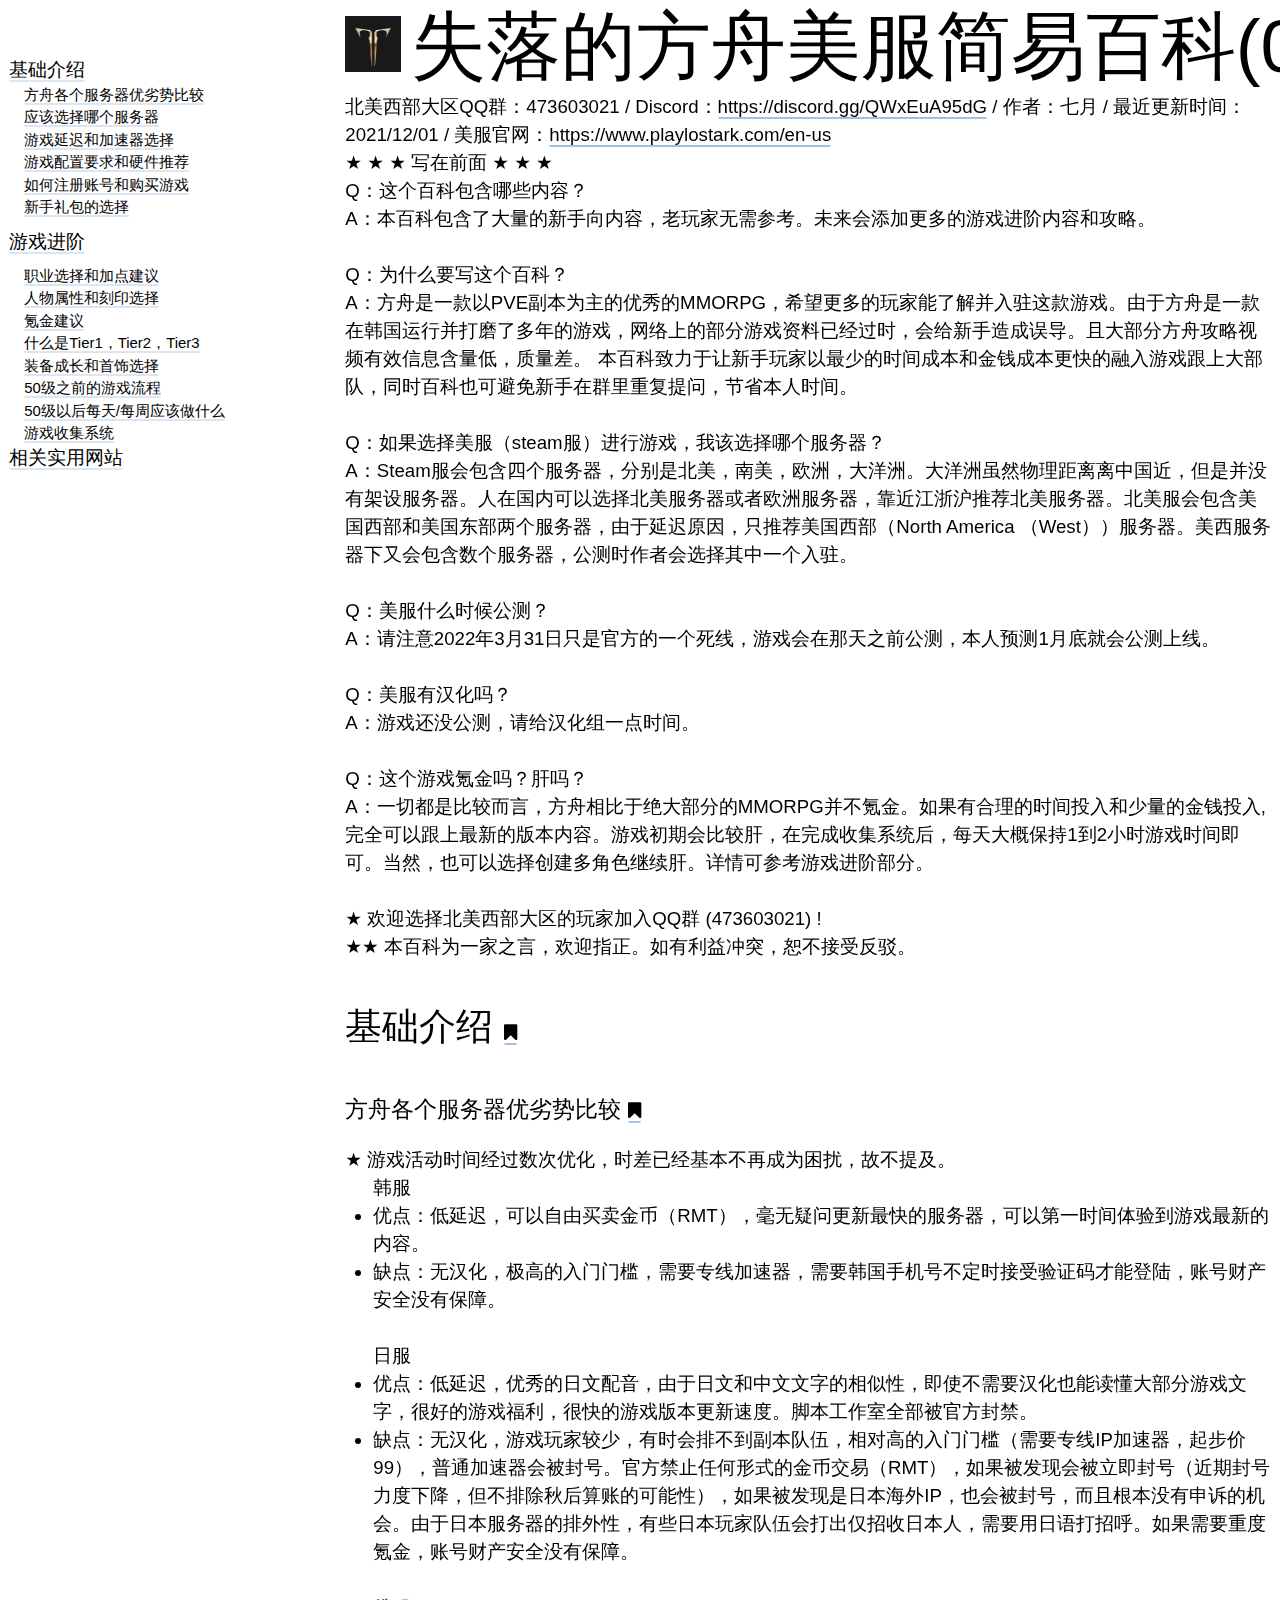
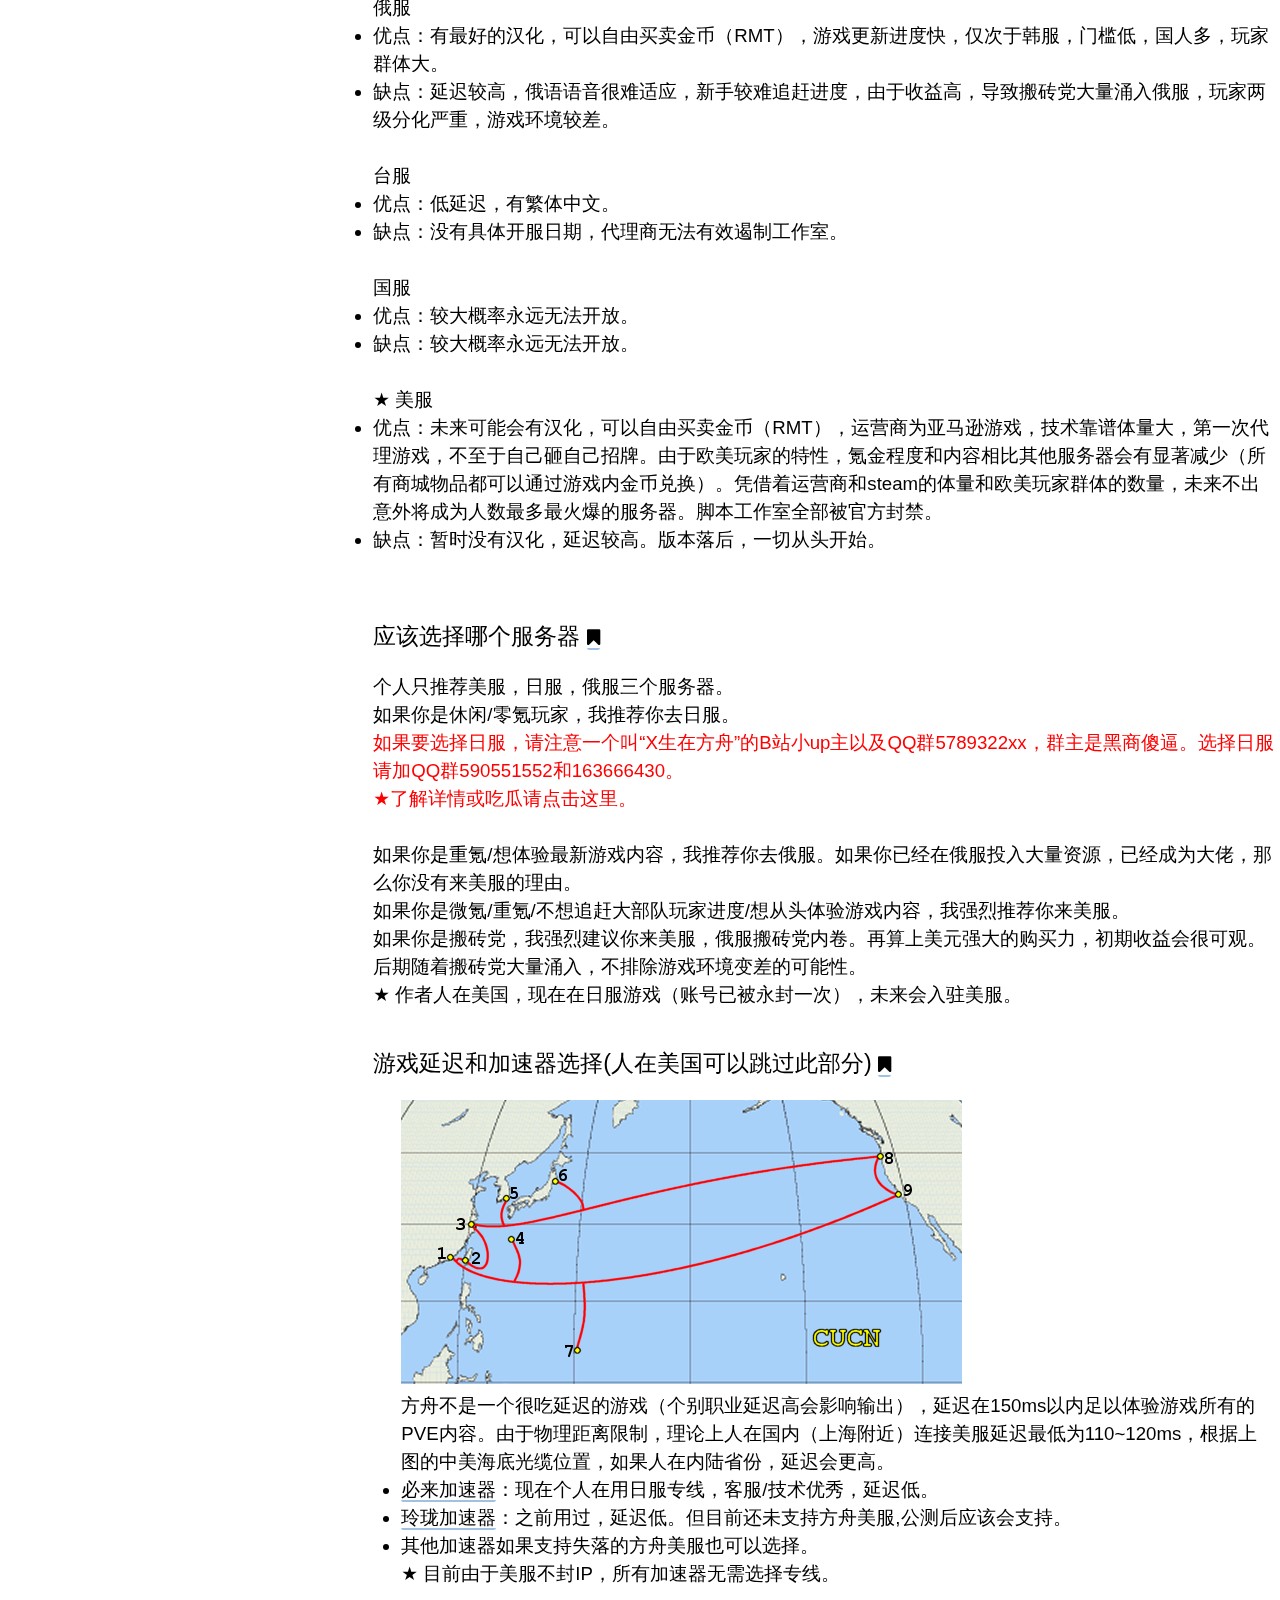
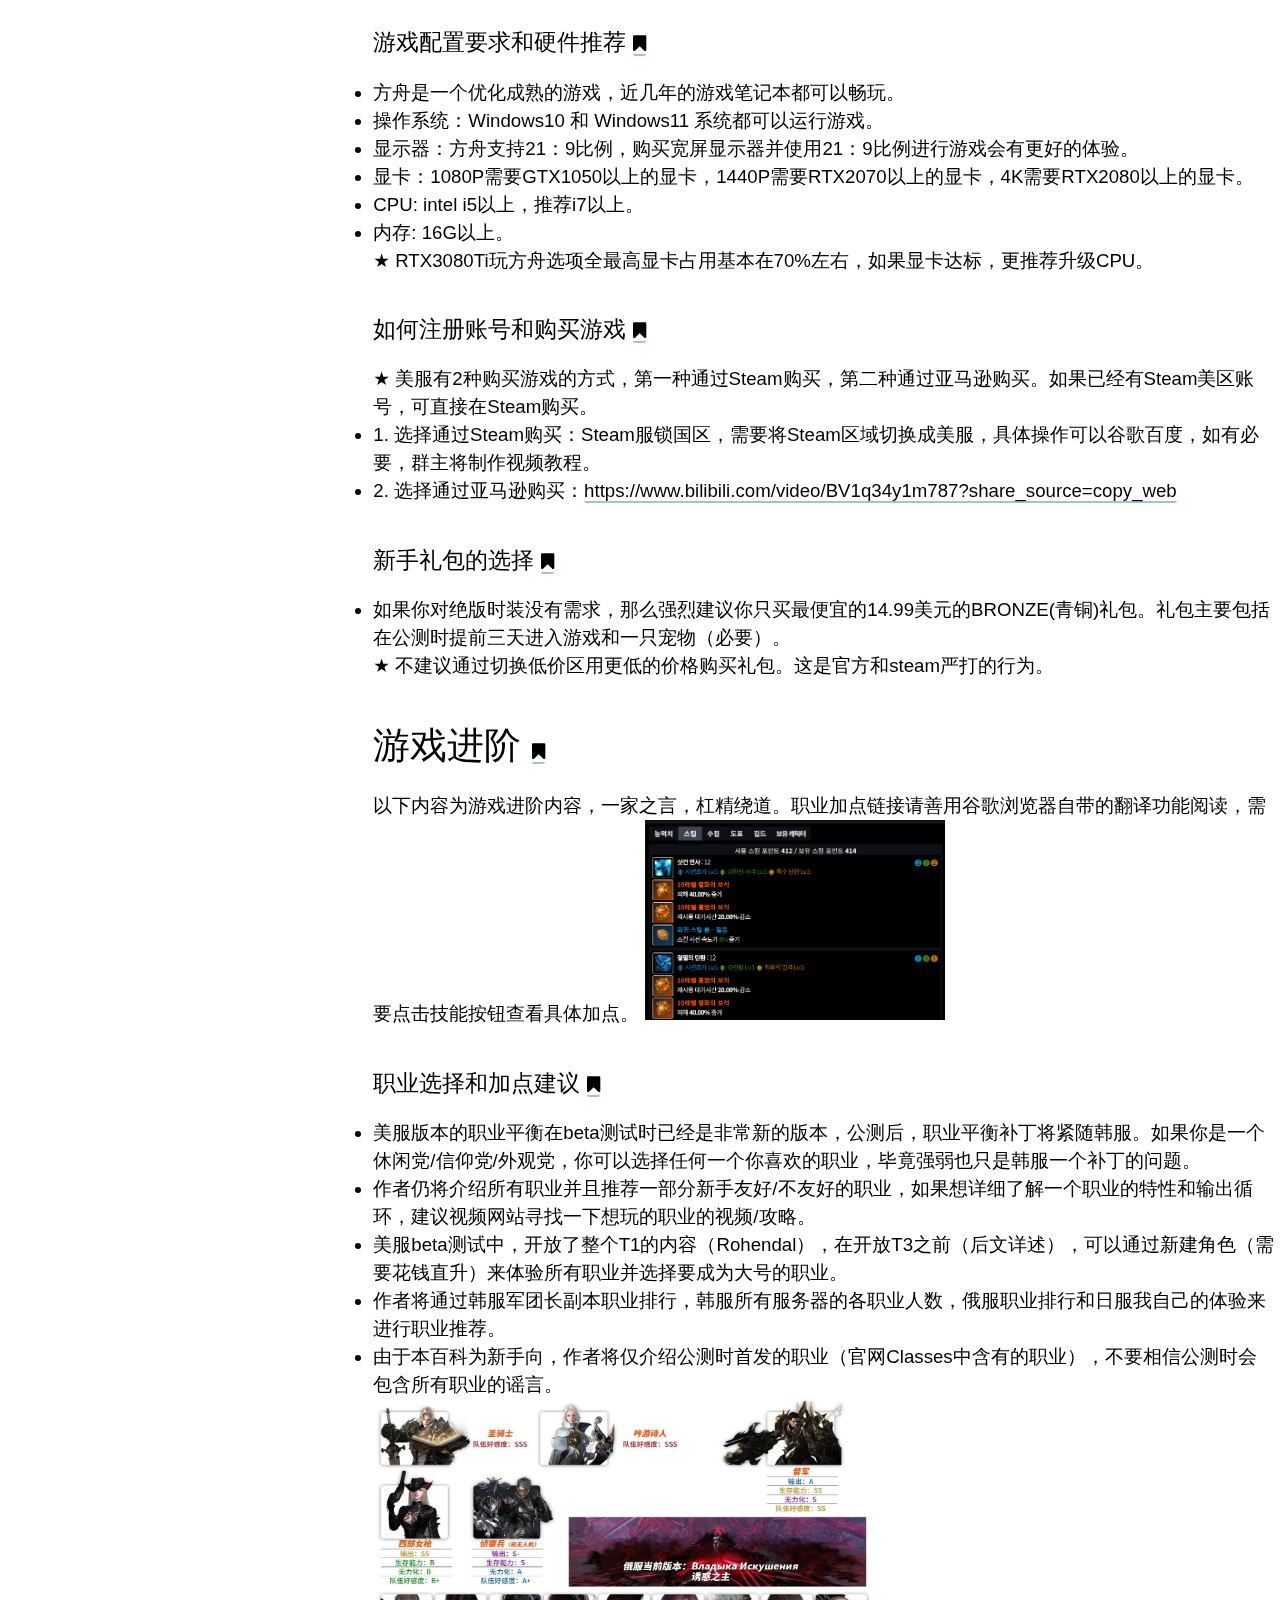
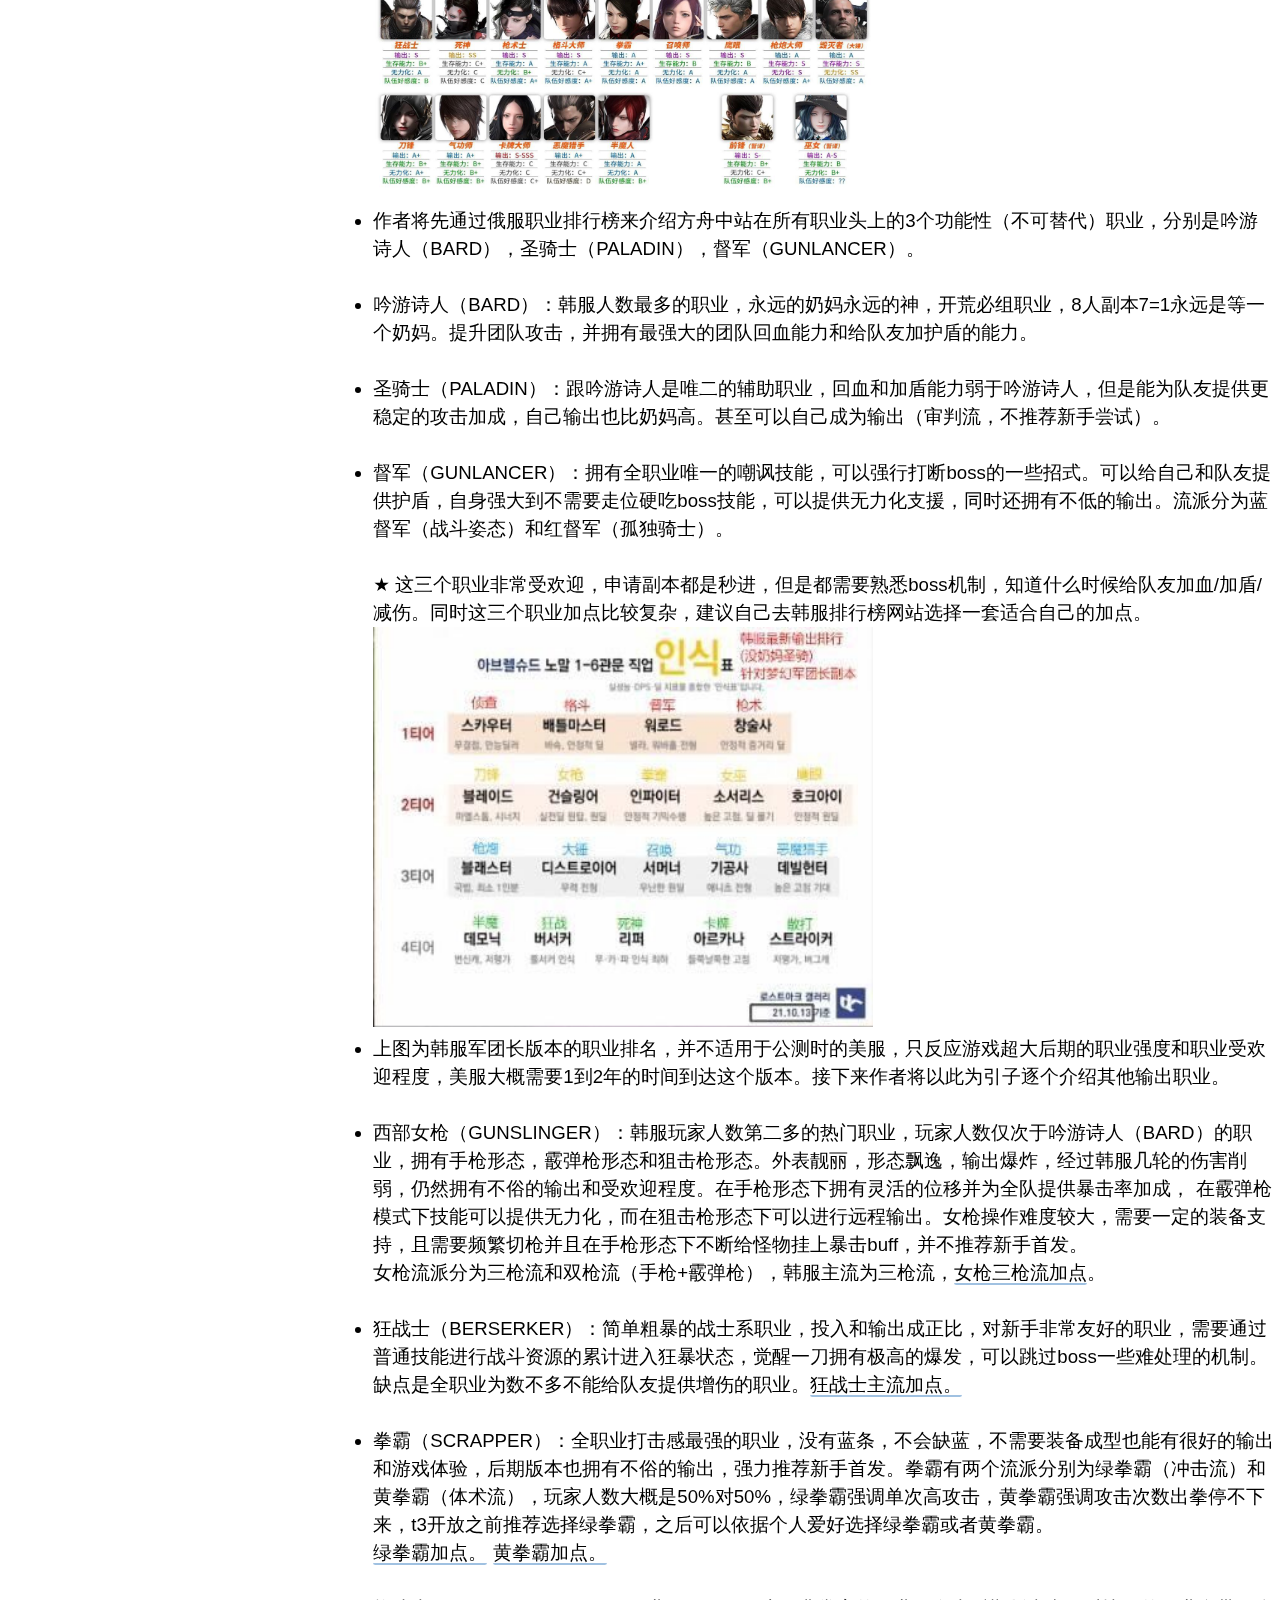
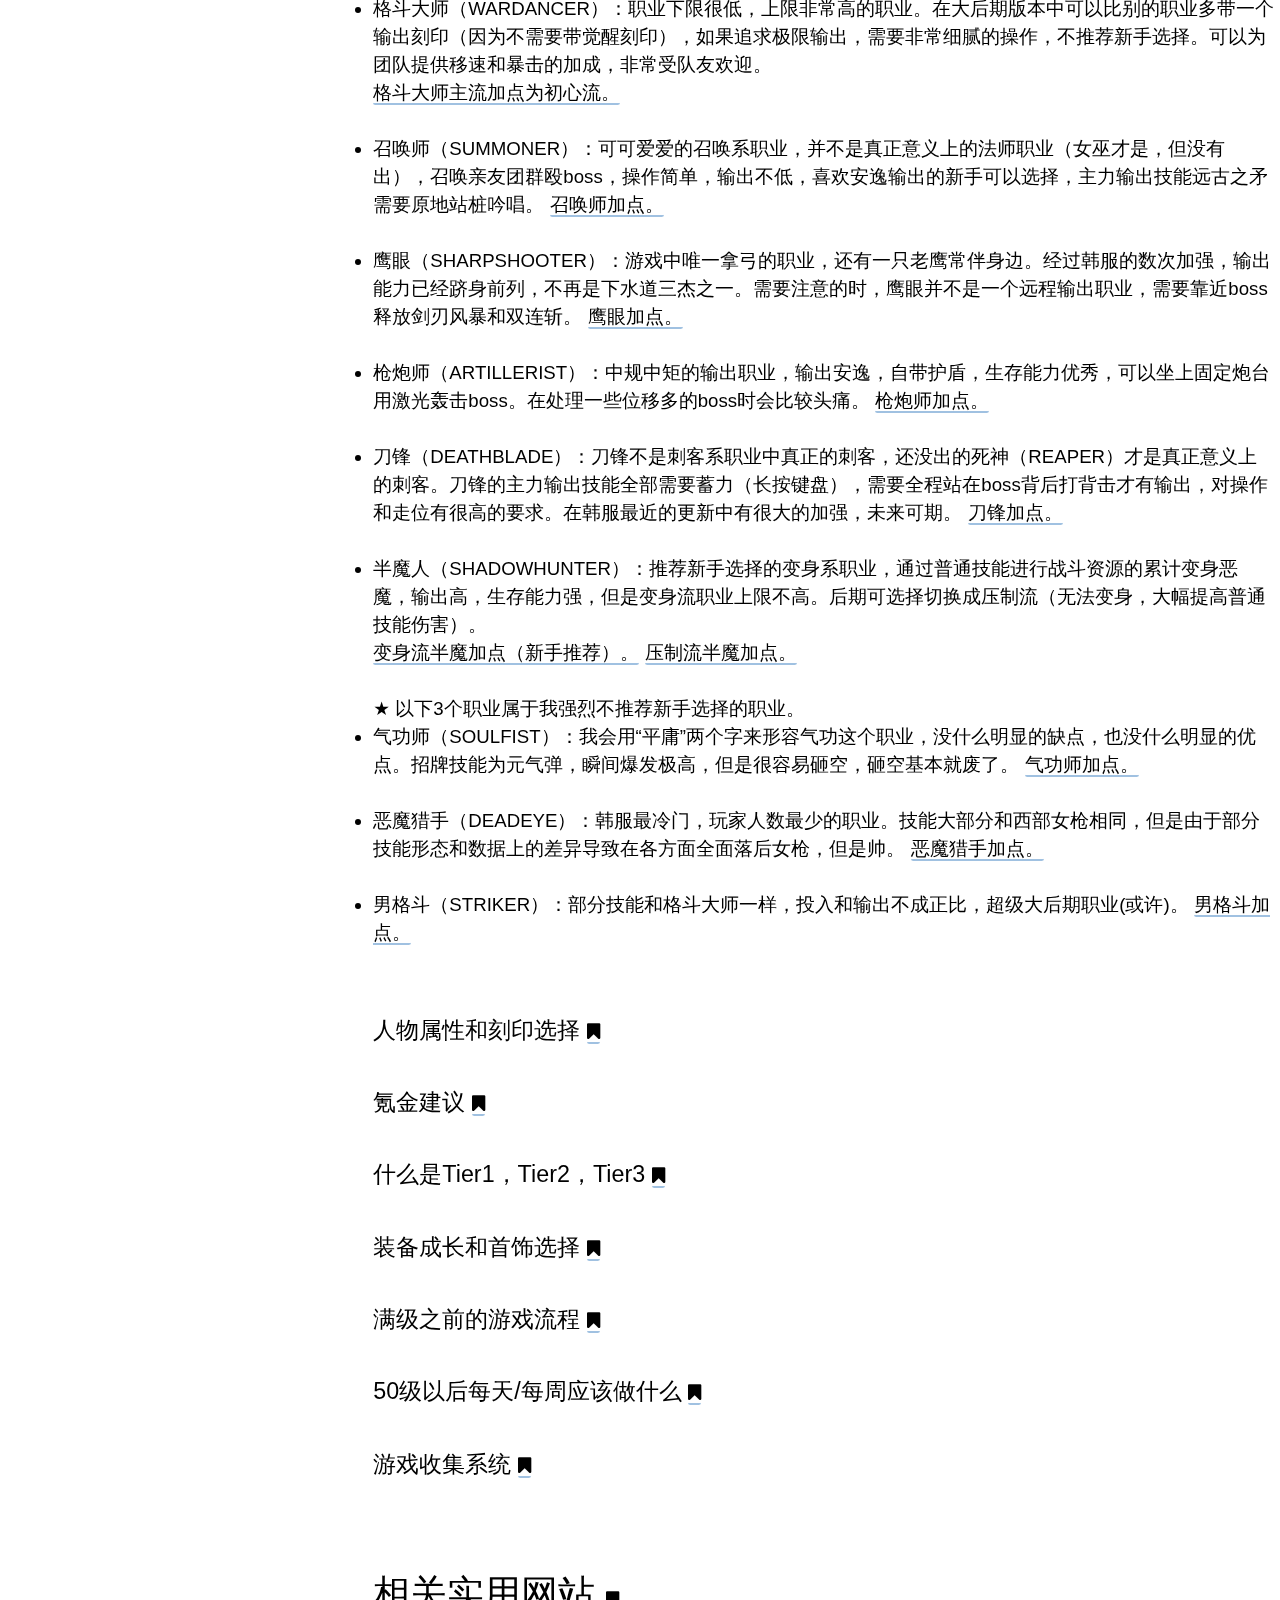
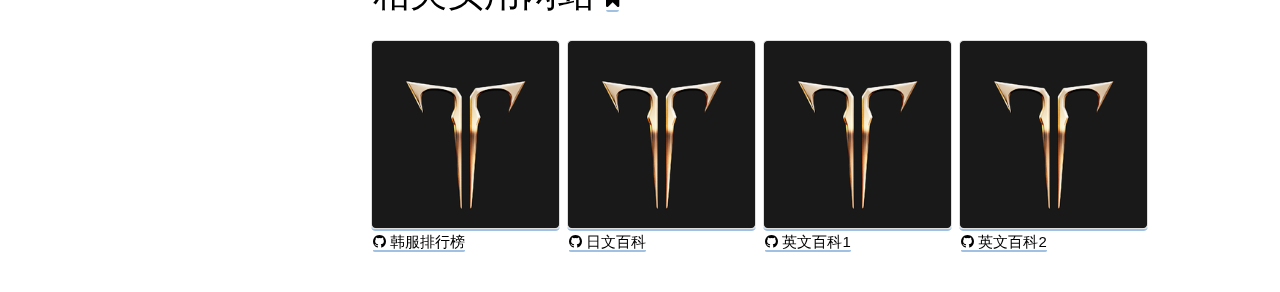
==== docs/index.html @ de7cddb9 "update" ====
<!DOCTYPE html>
<html>
	<head>
		<meta charset="UTF-8">
		<meta http-equiv="content-type" content="text/html;charset=UTF-8">
		<meta name="author" content="July">
		<meta name="robots" content="all" />
		<meta name="viewport" content="user-scalable=no, initial-scale=1, maximum-scale=1, minimal-ui">

		<link rel="shortcut icon" href="img/lost-ark-logo.png" />
		<link rel="shortcut icon" href="img/lost-ark-logo.png" type="image/png" />

		<title>失落的方舟美服简易百科</title>

		<link rel="stylesheet" href="css/reset.css">
		<link rel="stylesheet" href="css/font-awesome.css">
		<link rel="stylesheet" href="css/highlight/github.css">
		<link rel="stylesheet" href="css/style.css">

	</head>

	<body>

		<div id="content">

			<a id="open-navigation" class="activatable plain-link"><span class="fa fa-bars"></span></a>
			<div id="open-navigation-bg"></div>

			<h1 id="top" class="title"><span class="title-logo"></span>失落的方舟美服简易百科(0.0.3)</h1>

			<div class="subtitle">
				北美西部大区QQ群：473603021 / Discord：<a href="https://discord.gg/QWxEuA95dG">https://discord.gg/QWxEuA95dG</a> / 作者：七月 / 最近更新时间：2021/12/01 / 美服官网：<a href="https://www.playlostark.com/en-us">https://www.playlostark.com/en-us</a>
			</div>

			&#9733;	&#9733;	&#9733;	写在前面	&#9733;	&#9733;	&#9733;
			<li>Q：这个百科包含哪些内容？</li>
			<li>A：本百科包含了大量的新手向内容，老玩家无需参考。未来会添加更多的游戏进阶内容和攻略。</li>
			<br>
			<li>Q：为什么要写这个百科？</li>
			<li>A：方舟是一款以PVE副本为主的优秀的MMORPG，希望更多的玩家能了解并入驻这款游戏。由于方舟是一款在韩国运行并打磨了多年的游戏，网络上的部分游戏资料已经过时，会给新手造成误导。且大部分方舟攻略视频有效信息含量低，质量差。
			本百科致力于让新手玩家以最少的时间成本和金钱成本更快的融入游戏跟上大部队，同时百科也可避免新手在群里重复提问，节省本人时间。</li>
			<br>
			<li>Q：如果选择美服（steam服）进行游戏，我该选择哪个服务器？</li>
			<li>A：Steam服会包含四个服务器，分别是北美，南美，欧洲，大洋洲。大洋洲虽然物理距离离中国近，但是并没有架设服务器。人在国内可以选择北美服务器或者欧洲服务器，靠近江浙沪推荐北美服务器。北美服会包含美国西部和美国东部两个服务器，由于延迟原因，只推荐美国西部（North America （West））服务器。美西服务器下又会包含数个服务器，公测时作者会选择其中一个入驻。</li>
			<br>
			<li>Q：美服什么时候公测？</li>
			<li>A：请注意2022年3月31日只是官方的一个死线，游戏会在那天之前公测，本人预测1月底就会公测上线。</li>
			<br>
			<li>Q：美服有汉化吗？</li>
			<li>A：游戏还没公测，请给汉化组一点时间。</li>
			<br>
			<li>Q：这个游戏氪金吗？肝吗？</li>
			<li>A：一切都是比较而言，方舟相比于绝大部分的MMORPG并不氪金。如果有合理的时间投入和少量的金钱投入,完全可以跟上最新的版本内容。游戏初期会比较肝，在完成收集系统后，每天大概保持1到2小时游戏时间即可。当然，也可以选择创建多角色继续肝。详情可参考游戏进阶部分。</li><br>
			&#9733; 欢迎选择北美西部大区的玩家加入QQ群 (473603021) !<br>
			&#9733;&#9733; 本百科为一家之言，欢迎指正。如有利益冲突，恕不接受反驳。

				<h1 id="introduction">基础介绍 <a href="#introduction"><span class="fa fa-bookmark"></span></a></h1>

					<h2 id="introduction/factsheet">方舟各个服务器优劣势比较 <a href="#introduction/factsheet"><span class="fa fa-bookmark"></span></a></h2>
					&#9733; 游戏活动时间经过数次优化，时差已经基本不再成为困扰，故不提及。<br>
<ul>
		韩服
<li>优点：低延迟，可以自由买卖金币（RMT），毫无疑问更新最快的服务器，可以第一时间体验到游戏最新的内容。</li>
<li>缺点：无汉化，极高的入门门槛，需要专线加速器，需要韩国手机号不定时接受验证码才能登陆，账号财产安全没有保障。</li>
<br>
		日服
<li>优点：低延迟，优秀的日文配音，由于日文和中文文字的相似性，即使不需要汉化也能读懂大部分游戏文字，很好的游戏福利，很快的游戏版本更新速度。脚本工作室全部被官方封禁。</li>
<li>缺点：无汉化，游戏玩家较少，有时会排不到副本队伍，相对高的入门门槛（需要专线IP加速器，起步价99），普通加速器会被封号。官方禁止任何形式的金币交易（RMT），如果被发现会被立即封号（近期封号力度下降，但不排除秋后算账的可能性），如果被发现是日本海外IP，也会被封号，而且根本没有申诉的机会。由于日本服务器的排外性，有些日本玩家队伍会打出仅招收日本人，需要用日语打招呼。如果需要重度氪金，账号财产安全没有保障。</li>
<br>
    俄服
<li>优点：有最好的汉化，可以自由买卖金币（RMT），游戏更新进度快，仅次于韩服，门槛低，国人多，玩家群体大。</li>
<li>缺点：延迟较高，俄语语音很难适应，新手较难追赶进度，由于收益高，导致搬砖党大量涌入俄服，玩家两级分化严重，游戏环境较差。</li>
<br>
		台服
<li>优点：低延迟，有繁体中文。</li>
<li>缺点：没有具体开服日期，代理商无法有效遏制工作室。</li>
<br>
		国服
<li>优点：较大概率永远无法开放。</li>
<li>缺点：较大概率永远无法开放。</li>
<br>
			&#9733; 美服
<li>优点：未来可能会有汉化，可以自由买卖金币（RMT），运营商为亚马逊游戏，技术靠谱体量大，第一次代理游戏，不至于自己砸自己招牌。由于欧美玩家的特性，氪金程度和内容相比其他服务器会有显著减少（所有商城物品都可以通过游戏内金币兑换）。凭借着运营商和steam的体量和欧美玩家群体的数量，未来不出意外将成为人数最多最火爆的服务器。脚本工作室全部被官方封禁。</li>
<li>缺点：暂时没有汉化，延迟较高。版本落后，一切从头开始。</li>
<br>
<h2 id="introduction/server">应该选择哪个服务器 <a href="#introduction/server"><span class="fa fa-bookmark"></span></a></h2>
个人只推荐美服，日服，俄服三个服务器。
<br>
如果你是休闲/零氪玩家，我推荐你去日服。<p style="color:red">如果要选择日服，请注意一个叫“X生在方舟”的B站小up主以及QQ群5789322xx，群主是黑商傻逼。选择日服请加QQ群590551552和163666430。</p>
<p style="color:red">	&#9733;了解详情或吃瓜请点击这里。</p>
<br>
如果你是重氪/想体验最新游戏内容，我推荐你去俄服。如果你已经在俄服投入大量资源，已经成为大佬，那么你没有来美服的理由。
<br>
如果你是微氪/重氪/不想追赶大部队玩家进度/想从头体验游戏内容，我强烈推荐你来美服。
<br>
如果你是搬砖党，我强烈建议你来美服，俄服搬砖党内卷。再算上美元强大的购买力，初期收益会很可观。后期随着搬砖党大量涌入，不排除游戏环境变差的可能性。
<br>
&#9733; 作者人在美国，现在在日服游戏（账号已被永封一次），未来会入驻美服。
<h2 id="introduction/packages">游戏延迟和加速器选择(人在美国可以跳过此部分) <a href="#introduction/packages"><span class="fa fa-bookmark"></span></a></h2>
<ul>
	<img src="img/route.png" alt="route"><br>

	方舟不是一个很吃延迟的游戏（个别职业延迟高会影响输出），延迟在150ms以内足以体验游戏所有的PVE内容。由于物理距离限制，理论上人在国内（上海附近）连接美服延迟最低为110~120ms，根据上图的中美海底光缆位置，如果人在内陆省份，延迟会更高。
<li><a href="http://www.bilai.me/">必来加速器</a>：现在个人在用日服专线，客服/技术优秀，延迟低。</li>
<li><a href="https://www.lonlife.pro/">玲珑加速器</a>：之前用过，延迟低。但目前还未支持方舟美服,公测后应该会支持。</li>
<li>其他加速器如果支持失落的方舟美服也可以选择。</li>
	&#9733; 目前由于美服不封IP，所有加速器无需选择专线。

</ul>
<h2 id="introduction/releases">游戏配置要求和硬件推荐 <a href="#introduction/releases"><span class="fa fa-bookmark"></span></a></h2>
<li>方舟是一个优化成熟的游戏，近几年的游戏笔记本都可以畅玩。</li>
<li>操作系统：Windows10 和 Windows11 系统都可以运行游戏。 </li>
<li>显示器：方舟支持21：9比例，购买宽屏显示器并使用21：9比例进行游戏会有更好的体验。 </li>
<li>显卡：1080P需要GTX1050以上的显卡，1440P需要RTX2070以上的显卡，4K需要RTX2080以上的显卡。 </li>
<li>CPU: intel i5以上，推荐i7以上。 </li>
<li>内存: 16G以上。 </li>
&#9733; RTX3080Ti玩方舟选项全最高显卡占用基本在70%左右，如果显卡达标，更推荐升级CPU。



<h2 id="introduction/citation">如何注册账号和购买游戏 <a href="#introduction/citation"><span class="fa fa-bookmark"></span></a></h2>
&#9733; 美服有2种购买游戏的方式，第一种通过Steam购买，第二种通过亚马逊购买。如果已经有Steam美区账号，可直接在Steam购买。

<li>1. 选择通过Steam购买：Steam服锁国区，需要将Steam区域切换成美服，具体操作可以谷歌百度，如有必要，群主将制作视频教程。 </li>
<li>2. 选择通过亚马逊购买：<a href="https://www.bilibili.com/video/BV1q34y1m787?share_source=copy_web">https://www.bilibili.com/video/BV1q34y1m787?share_source=copy_web</a> </li>

<h2 id="introduction/funding">新手礼包的选择 <a href="#introduction/funding"><span class="fa fa-bookmark"></span></a></h2>
<li>如果你对绝版时装没有需求，那么强烈建议你只买最便宜的14.99美元的BRONZE(青铜)礼包。礼包主要包括在公测时提前三天进入游戏和一只宠物（必要）。 </li>
&#9733; 不建议通过切换低价区用更低的价格购买礼包。这是官方和steam严打的行为。



				<h1 id="step">游戏进阶 <a href="#step"><span class="fa fa-bookmark"></span></a></h1>
					以下内容为游戏进阶内容，一家之言，杠精绕道。职业加点链接请善用谷歌浏览器自带的翻译功能阅读，需要点击技能按钮查看具体加点。
					<img src="img/skill.png" alt="skill" style="width:300px;height:200px;"><br>
					<h2 id="introduction/job">职业选择和加点建议 <a href="#introduction/job"><span class="fa fa-bookmark"></span></a></h2>
					<li>美服版本的职业平衡在beta测试时已经是非常新的版本，公测后，职业平衡补丁将紧随韩服。如果你是一个休闲党/信仰党/外观党，你可以选择任何一个你喜欢的职业，毕竟强弱也只是韩服一个补丁的问题。 </li>
					<li>作者仍将介绍所有职业并且推荐一部分新手友好/不友好的职业，如果想详细了解一个职业的特性和输出循环，建议视频网站寻找一下想玩的职业的视频/攻略。</li>
					<li>美服beta测试中，开放了整个T1的内容（Rohendal），在开放T3之前（后文详述），可以通过新建角色（需要花钱直升）来体验所有职业并选择要成为大号的职业。</li>
					<li>作者将通过韩服军团长副本职业排行，韩服所有服务器的各职业人数，俄服职业排行和日服我自己的体验来进行职业推荐。</li>
					<li>由于本百科为新手向，作者将仅介绍公测时首发的职业（官网Classes中含有的职业），不要相信公测时会包含所有职业的谣言。</li>
					<img src="img/ru.png" alt="ru" style="width:500px;height:400px;"><br>
					<li>作者将先通过俄服职业排行榜来介绍方舟中站在所有职业头上的3个功能性（不可替代）职业，分别是吟游诗人（BARD），圣骑士（PALADIN），督军（GUNLANCER）。</li><br>
					<li> 吟游诗人（BARD）：韩服人数最多的职业，永远的奶妈永远的神，开荒必组职业，8人副本7=1永远是等一个奶妈。提升团队攻击，并拥有最强大的团队回血能力和给队友加护盾的能力。</li>
					<br>
					<li> 圣骑士（PALADIN）：跟吟游诗人是唯二的辅助职业，回血和加盾能力弱于吟游诗人，但是能为队友提供更稳定的攻击加成，自己输出也比奶妈高。甚至可以自己成为输出（审判流，不推荐新手尝试）。</li>
					<br>
					<li> 督军（GUNLANCER）：拥有全职业唯一的嘲讽技能，可以强行打断boss的一些招式。可以给自己和队友提供护盾，自身强大到不需要走位硬吃boss技能，可以提供无力化支援，同时还拥有不低的输出。流派分为蓝督军（战斗姿态）和红督军（孤独骑士）。</li><br>
					&#9733; 这三个职业非常受欢迎，申请副本都是秒进，但是都需要熟悉boss机制，知道什么时候给队友加血/加盾/减伤。同时这三个职业加点比较复杂，建议自己去韩服排行榜网站选择一套适合自己的加点。<br>

					<img src="img/kr.jpg" alt="ru" style="width:500px;height:400px;"><br>
					<li> 上图为韩服军团长版本的职业排名，并不适用于公测时的美服，只反应游戏超大后期的职业强度和职业受欢迎程度，美服大概需要1到2年的时间到达这个版本。接下来作者将以此为引子逐个介绍其他输出职业。</li>
					<br>
					<li>西部女枪（GUNSLINGER）：韩服玩家人数第二多的热门职业，玩家人数仅次于吟游诗人（BARD）的职业，拥有手枪形态，霰弹枪形态和狙击枪形态。外表靓丽，形态飘逸，输出爆炸，经过韩服几轮的伤害削弱，仍然拥有不俗的输出和受欢迎程度。在手枪形态下拥有灵活的位移并为全队提供暴击率加成，
					在霰弹枪模式下技能可以提供无力化，而在狙击枪形态下可以进行远程输出。女枪操作难度较大，需要一定的装备支持，且需要频繁切枪并且在手枪形态下不断给怪物挂上暴击buff，并不推荐新手首发。<br> 女枪流派分为三枪流和双枪流（手枪+霰弹枪），韩服主流为三枪流，<a href="https://loawa.com/char/%EC%9A%B0%EB%A0%88">女枪三枪流加点</a>。</li>
					<br>
					<li> 狂战士（BERSERKER）：简单粗暴的战士系职业，投入和输出成正比，对新手非常友好的职业，需要通过普通技能进行战斗资源的累计进入狂暴状态，觉醒一刀拥有极高的爆发，可以跳过boss一些难处理的机制。缺点是全职业为数不多不能给队友提供增伤的职业。<a href="https://loawa.com/char/%ED%96%90%EC%96%8F%ED%8A%B8">狂战士主流加点。</a></li>
					<br>
					<li> 拳霸（SCRAPPER）：全职业打击感最强的职业，没有蓝条，不会缺蓝，不需要装备成型也能有很好的输出和游戏体验，后期版本也拥有不俗的输出，强力推荐新手首发。拳霸有两个流派分别为绿拳霸（冲击流）和黄拳霸（体术流），玩家人数大概是50%对50%，绿拳霸强调单次高攻击，黄拳霸强调攻击次数出拳停不下来，t3开放之前推荐选择绿拳霸，之后可以依据个人爱好选择绿拳霸或者黄拳霸。<br>
						<a href="https://loawa.com/char/%EB%9D%BC%EB%9D%BC%EB%A7%9B%EB%85%B9%EC%B0%A8">绿拳霸加点。</a> <a href="https://loawa.com/char/%EC%8F%AD%EB%AF%B8">黄拳霸加点。</a></li>
					<br>
					<li> 格斗大师（WARDANCER）：职业下限很低，上限非常高的职业。在大后期版本中可以比别的职业多带一个输出刻印（因为不需要带觉醒刻印），如果追求极限输出，需要非常细腻的操作，不推荐新手选择。可以为团队提供移速和暴击的加成，非常受队友欢迎。<br>
						<a href="https://loawa.com/char/%EC%97%85%ED%98%80">格斗大师主流加点为初心流。</a></li>
					<br>
					<li> 召唤师（SUMMONER）：可可爱爱的召唤系职业，并不是真正意义上的法师职业（女巫才是，但没有出），召唤亲友团群殴boss，操作简单，输出不低，喜欢安逸输出的新手可以选择，主力输出技能远古之矛需要原地站桩吟唱。
						<a href="https://loawa.com/char/%ED%95%91%ED%81%AC%ED%85%8C%EB%A6%AC%EC%96%B4%EB%8C%80%EC%9E%A5">召唤师加点。</a></li>
						<br>
						<li> 鹰眼（SHARPSHOOTER）：游戏中唯一拿弓的职业，还有一只老鹰常伴身边。经过韩服的数次加强，输出能力已经跻身前列，不再是下水道三杰之一。需要注意的时，鹰眼并不是一个远程输出职业，需要靠近boss释放剑刃风暴和双连斩。
							<a href="https://loawa.com/char/%EC%98%81%ED%98%BC">鹰眼加点。</a></li>
						<br>
						<li> 枪炮师（ARTILLERIST）：中规中矩的输出职业，输出安逸，自带护盾，生存能力优秀，可以坐上固定炮台用激光轰击boss。在处理一些位移多的boss时会比较头痛。
							<a href="https://loawa.com/char/%EC%A7%91%EC%A4%91%ED%99%94%EA%B8%B0">枪炮师加点。</a></li>
							<br>
							<li> 刀锋（DEATHBLADE）：刀锋不是刺客系职业中真正的刺客，还没出的死神（REAPER）才是真正意义上的刺客。刀锋的主力输出技能全部需要蓄力（长按键盘），需要全程站在boss背后打背击才有输出，对操作和走位有很高的要求。在韩服最近的更新中有很大的加强，未来可期。
								<a href="https://loawa.com/char/%EA%B7%B8%EB%A6%B0%EB%8C%80%ED%91%9C">刀锋加点。</a></li>
								<br>
								<li> 半魔人（SHADOWHUNTER）：推荐新手选择的变身系职业，通过普通技能进行战斗资源的累计变身恶魔，输出高，生存能力强，但是变身流职业上限不高。后期可选择切换成压制流（无法变身，大幅提高普通技能伤害）。<br>
									<a href="https://loawa.com/char/%ED%84%94%EA%B2%BD">变身流半魔加点（新手推荐）。</a>  <a href="https://loawa.com/char/osteriaTMU">压制流半魔加点。</a></li><br>
									&#9733; 以下3个职业属于我强烈不推荐新手选择的职业。
									<li> 气功师（SOULFIST）：我会用“平庸”两个字来形容气功这个职业，没什么明显的缺点，也没什么明显的优点。招牌技能为元气弹，瞬间爆发极高，但是很容易砸空，砸空基本就废了。
										<a href="https://loawa.com/char/%EC%B2%B4%EB%82%98">气功师加点。</a></li><br>
										<li> 恶魔猎手（DEADEYE）：韩服最冷门，玩家人数最少的职业。技能大部分和西部女枪相同，但是由于部分技能形态和数据上的差异导致在各方面全面落后女枪，但是帅。
											<a href="https://loawa.com/char/%EC%82%AC%EC%86%8C">恶魔猎手加点。</a></li><br>
											<li> 男格斗（STRIKER）：部分技能和格斗大师一样，投入和输出不成正比，超级大后期职业(或许)。
												<a href="https://loawa.com/char/%EC%B8%84%EB%A7%8C">男格斗加点。</a></li><br>
					<h2 id="introduction/char"> 人物属性和刻印选择 <a href="#introduction/char"><span class="fa fa-bookmark"></span></a></h2>
					<h2 id="introduction/money"> 氪金建议 <a href="#introduction/money"><span class="fa fa-bookmark"></span></a></h2>
					<h2 id="introduction/tier"> 什么是Tier1，Tier2，Tier3 <a href="#introduction/tier"><span class="fa fa-bookmark"></span></a></h2>
					<h2 id="introduction/gear"> 装备成长和首饰选择 <a href="#introduction/gear"><span class="fa fa-bookmark"></span></a></h2>
					<h2 id="introduction/level"> 满级之前的游戏流程 <a href="#introduction/level"><span class="fa fa-bookmark"></span></a></h2>
					<h2 id="introduction/end"> 50级以后每天/每周应该做什么 <a href="#introduction/end"><span class="fa fa-bookmark"></span></a></h2>
					<h2 id="introduction/collection"> 游戏收集系统 <a href="#introduction/collection"><span class="fa fa-bookmark"></span></a></h2>


			<p><span class="fa fa-sign-blank"></span></p>

			<div id="documentation">
				<h1 id="demos">相关实用网站 <a href="#demos"><span class="fa fa-bookmark"></span></a></h1>
					<div class="gallery-demos">
						<div class="gallery-demo">

							<a class="gallery-link" href="https://loawa.com/main">
								<span class="gallery-preview" style="background-image: url('img/lost-ark-logo.png');"></span>
							</a>

							<div class="gallery-title">
								<a href="https://loawa.com/main">
									<span class="gallery-name"><span class="fa fa-github"></span> 韩服排行榜</span>
								</a>
							</div>
						</div>
						<div class="gallery-demo">

							<a class="gallery-link" href="https://wikiwiki.jp/lostark/">
								<span class="gallery-preview" style="background-image: url('img/lost-ark-logo.png');"></span>
							</a>

							<div class="gallery-title">
								<a href="https://wikiwiki.jp/lostark/">
									<span class="gallery-name"><span class="fa fa-github"></span> 日文百科 </span>
								</a>
							</div>
						</div>
						<div class="gallery-demo">

							<a class="gallery-link" href="https://infolao.tistory.com/">
								<span class="gallery-preview" style="background-image: url('img/lost-ark-logo.png');"></span>
							</a>

							<div class="gallery-title">
								<a href="https://infolao.tistory.com/">
									<span class="gallery-name"><span class="fa fa-github"></span> 英文百科1</span>
								</a>
							</div>
						</div>
						<div class="gallery-demo">

							<a class="gallery-link" href="https://papunika.com/">
								<span class="gallery-preview" style="background-image: url('img/lost-ark-logo.png');"></span>
							</a>

							<div class="gallery-title">
								<a href="https://papunika.com/">
									<span class="gallery-name"><span class="fa fa-github"></span> 英文百科2</span>
								</a>
							</div>
						</div>
					</div>



		<div id="navigation">
			<div id="toc-sections" class="toc-sections">

					<div class="section lvl1">

						<a class="toclink" href="#"></a>
					</div>



					<div class="section lvl1">
						<span class="expander">
							<span class="fa fa-caret-down expanded-icon"></span>
							<span class="fa fa-caret-right collapsed-icon"></span>
						</span>
						<a class="toclink" href="#introduction">基础介绍</a>
					</div>

						<div class="section lvl2">

							<a class="toclink" href="#introduction/factsheet">方舟各个服务器优劣势比较</a>
						</div>

						<div class="section lvl2">

							<a class="toclink" href="#introduction/server">应该选择哪个服务器</a>
						</div>


						<div class="section lvl2">
							<a class="toclink" href="#introduction/packages">游戏延迟和加速器选择</a>
						</div>

						<div class="section lvl2">

							<a class="toclink" href="#introduction/releases">游戏配置要求和硬件推荐</a>
						</div>

						<div class="section lvl2">

							<a class="toclink" href="#introduction/citation">如何注册账号和购买游戏</a>
						</div>

						<div class="section lvl2">

							<a class="toclink" href="#introduction/funding">新手礼包的选择</a>

						</div>

							<div class="section lvl1">
								<span class="expander">
									<span class="fa fa-caret-down expanded-icon"></span>
									<span class="fa fa-caret-right collapsed-icon"></span>
								</span>
								<a class="toclink" href="#step">游戏进阶</a>
							</div>
							<div class="section lvl1">
								<div class="section lvl2">
									<a class="toclink" href="#introduction/job">职业选择和加点建议</a>
								</div>
								<div class="section lvl2">
									<a class="toclink" href="#introduction/char">人物属性和刻印选择</a>
								</div>
								<div class="section lvl2">
									<a class="toclink" href="#introduction/money">氪金建议</a>
								</div>
								<div class="section lvl2">
									<a class="toclink" href="#introduction/tier">什么是Tier1，Tier2，Tier3</a>
								</div>
								<div class="section lvl2">
									<a class="toclink" href="#introduction/gear">装备成长和首饰选择</a>
								</div>
								<div class="section lvl2">
									<a class="toclink" href="#introduction/level">50级之前的游戏流程</a>
								</div>
								<div class="section lvl2">
									<a class="toclink" href="#introduction/end">50级以后每天/每周应该做什么</a>
								</div>
								<div class="section lvl2">
									<a class="toclink" href="#introduction/collection">游戏收集系统</a>
								</div>
								<a class="toclink" href="#demos">相关实用网站</a>
							</div>



		<!-- polyfills so the docs work on old browsers, like IE -->

		<!-- the docs js -->
		<script src="js/script.js"></script>

		<script type="text/javascript">

		var _gaq = _gaq || [];
		_gaq.push(['_setAccount', 'UA-155159-11']);
		_gaq.push(['_trackPageview']);

		(function() {
		var ga = document.createElement('script'); ga.type = 'text/javascript'; ga.async = true;
		ga.src = ('https:' == document.location.protocol ? 'https://ssl' : 'http://www') + '.google-analytics.com/ga.js';
		var s = document.getElementsByTagName('script')[0]; s.parentNode.insertBefore(ga, s);
		})();

		</script>

	</body>
</html>
---- docs/css/highlight/github.css ----
/*

github.com style (c) Vasily Polovnyov <vast@whiteants.net>

*/

.hljs {
  display: block; padding: 0.5em;
  color: #333;
  background: #f8f8f8
}

.hljs-comment,
.hljs-template_comment,
.diff .hljs-header,
.hljs-javadoc {
  color: #998;
  font-style: italic
}

.hljs-keyword,
.css .rule .hljs-keyword,
.hljs-winutils,
.javascript .hljs-title,
.nginx .hljs-title,
.hljs-subst,
.hljs-request,
.hljs-status {
  color: #333;
  font-weight: bold
}

.hljs-number,
.hljs-hexcolor,
.ruby .hljs-constant {
  color: #099;
}

.hljs-string,
.hljs-tag .hljs-value,
.hljs-phpdoc,
.tex .hljs-formula {
  color: #d14
}

.hljs-title,
.hljs-id,
.coffeescript .hljs-params,
.scss .hljs-preprocessor {
  color: #900;
  font-weight: bold
}

.javascript .hljs-title,
.lisp .hljs-title,
.clojure .hljs-title,
.hljs-subst {
  font-weight: normal
}

.hljs-class .hljs-title,
.haskell .hljs-type,
.vhdl .hljs-literal,
.tex .hljs-command {
  color: #458;
  font-weight: bold
}

.hljs-tag,
.hljs-tag .hljs-title,
.hljs-rules .hljs-property,
.django .hljs-tag .hljs-keyword {
  color: #000080;
  font-weight: normal
}

.hljs-attribute,
.hljs-variable,
.lisp .hljs-body {
  color: #008080
}

.hljs-regexp {
  color: #009926
}

.hljs-symbol,
.ruby .hljs-symbol .hljs-string,
.lisp .hljs-keyword,
.tex .hljs-special,
.hljs-prompt {
  color: #990073
}

.hljs-built_in,
.lisp .hljs-title,
.clojure .hljs-built_in {
  color: #0086b3
}

.hljs-preprocessor,
.hljs-pragma,
.hljs-pi,
.hljs-doctype,
.hljs-shebang,
.hljs-cdata {
  color: #999;
  font-weight: bold
}

.hljs-deletion {
  background: #fdd
}

.hljs-addition {
  background: #dfd
}

.diff .hljs-change {
  background: #0086b3
}

.hljs-chunk {
  color: #aaa
}
---- docs/css/style.css ----
* {
	outline: 0;
}

body {
	font: 14pt Helvetica Neue, Adobe Helvetica, Helvetica, DejaVu Sans, Arial, sans-serif;
	line-height: 1.5;
	-webkit-text-size-adjust: 100%;
	background: #fff;
	font-weight: 400;
}

body, html {
	width: 100%;
}

body {
	-webkit-tap-highlight-color: transparent !important;
	outline: 0;
}

img {
	max-width: 80%;
}

form {
	display: inline-block;
}

.footnote {
	font-size: 0.65em;
	margin: 0.77em 0;
}

.links a {
	border: 0;
}

#orphaned-cy-container {
	position: absolute;
	left: -99999px;
	top: -99999px;
}

#cy-etc {
	position: relative;
	margin: 1em;
	z-index: 999;
	height: 15em;
	width: 15em;
	margin-top: 2.5em;
	border: 1px solid rgba(127, 127, 127, 0.5);
	background: rgba(255, 255, 255, 0.66);
}

#png-eg,
#jpg-eg {
	width: 15em;
	height: 15em;
	border: 1px solid #ddd;
}

#cy {
	position: absolute;
	z-index: 999;
	left: 0;
	top: 0;
	height: 100%;
	width: 100%;
}

#cy-title {
	position: absolute;
	left: 0;
	bottom: 100%;
	width: 15em;
	text-align: left;
	background: rgba(255, 255, 255, 0.5);
	overflow: hidden;
	color: rgba(0, 0, 0, 0.5);
	text-align: left;
	font-family: Andale Mono, monospace;
	display: none;
}

#cy-title pre {
	font-size: 0.8em;
}

#cy-arrow {
	position: absolute;
	left: 0;
	width: 100%;
	text-align: center;
	top: -1.33em;
	font-size: 3em;
	z-index: 9999;
	opacity: 0.333;
	color: #888;
	pointer-events: none;
}

#cy-label {
	position: absolute;
	top: 0;
	left: 0;
	margin-top: -1em;
	width: 15em;
	text-align: center;
	z-index: 1000;
}

#cy-label code {
	font-size: 0.8em;
	background: #fff;
	border-color: #ccc;
}

#cy-title .content {
	width: 9999px;
}

#cy-title pre {
	border: 0;
	background: transparent;
}

.hidden {
	visibility: hidden;
	pointer-events: none;
}

#cy-refresh,
#cy-show,
#cy-hide {
	position: absolute;
	bottom: 13.75em;
	right: 13.75em;
	line-height: 1;
	padding: 4px 6px;
	color: #333;
	cursor: pointer;
	z-index: 1001;
}

#cy-hide {
	right: 0;
	display: none !important;
}

#cy-show {
	right: 0.75em;
	bottom: 0.75em;
	background: rgba(255, 255, 255, 0.66);
	border-radius: 0;
	border: 1px solid #ccc;
	display: none;
}

button {
	font: inherit;
	border: 0;
	background: #4183C4;
	border-radius: 0.25em;
	color: #fff;
	cursor: pointer;
}

button.outline {
	border: 1px solid #4183C4;
	color: #4183C4;
	background: transparent;
}

.run {
	margin: 0 2em;
	margin-top: -2.25em;
	position: absolute;
	right: 0;
	opacity: 0.666;
	font-size: 0.8em;

	border: 1px solid #4183C4;
	color: #4183C4;
	background: transparent;
}

/*.run + * {
	margin-top: 0.25em;
}*/

.important-indicator {
	font-family: FontAwesome;
	font-weight: normal;
	font-style: normal;
	text-decoration: inherit;
	-webkit-font-smoothing: antialiased;
	*margin-right: .3em;
}

.important-indicator:before {
	text-decoration: inherit;
	display: inline-block;
	speak: none;
	content: "\f069";
	color: #BD1A1D;
}

.important {
	color: #BD1A1D;
}

*::-webkit-input-placeholder {
  color: #888;
	opacity: 1;
}
*:-moz-placeholder {
    /* FF 4-18 */
  color: #888;
	opacity: 1;
}
*::-moz-placeholder {
    /* FF 19+ */
  color: #888;
	opacity: 1;
}
*:-ms-input-placeholder {
    /* IE 10+ */
  color: #888;
	opacity: 1;
}

#navigation {
	position: fixed;
	left: 0;
	top: 2.5em;
	bottom: 0;
	width: 17em;
	/*border-right: 1px solid #eee;*/
	z-index: 1;
	padding: 0 0.5em;
	overflow-y: auto;
	/*overflow-x: hidden;*/
	-webkit-overflow-scrolling: touch;
	white-space: nowrap;
	background: #fff;
	z-index: 999999;
	opacity: 1;
}

.toc-search {
	font-weight: 400;
	margin: 0;
	position: fixed;
	top: 0;
	left: 0;
	width: 18em;
	z-index: 9999;
	padding-top: 0.5em;
	background: #fff;
	height: 2em;
}

#toc-top {
	position: absolute;
	right: 0.333em;
	color: #888;
}

#toc-clear {
	position: absolute;
	right: 2.25em;
	color: #888;
}

#toc-input {
	display: inline-block;
	width: 14em;
	position: absolute;
	left: 0.25em;
	right: 0;
	font: inherit;
	margin: 0;
	padding: 0 0.5em;
	height: 1.5em;
	padding-right: 1.4em;
	border-radius: 1em;
	background: #f5f5f5;
	border: 1px solid #e0e0e0;
}

.toc-sections {
	transition-property: opacity;
	transition-duration: 125ms;
	transition-timing-function: cubic-bezier(0.77, 0, 0.175, 1);
	opacity: 1;
}

.toc-sections-searching {
	opacity: 0.5;
}

#navigation .lvl1 {
	margin-top: 0.5em;
}

#navigation .lvl2 {
	margin-left: 1em;
	font-size: 0.8em;
}

#navigation .lvl3 {
	margin-left: 2em;
	font-size: 0.7em;
	font-family: Consolas, "Liberation Mono", Courier, monospace;
	word-break: break-all;
	white-space: normal;
}

#navigation .expander {
	cursor: pointer;
	display: none;
	width: 1em;
	text-align: center;
}

#navigation .bookmark-icon {
	opacity: 0.333;
}

#navigation .expander .collapsed-icon {
	display: none;
}

#navigation .expander.collapsed .collapsed-icon {
	display: inline;
}

#navigation .expander .expanded-icon {
	display: inline;
}

#navigation .expander.collapsed .expanded-icon {
	display: none;
}

#navigation .section.collapsed {
	display: none;
}

.gallery-demos:after {
	display: block;
	content: ' ';
	height: 0;
	clear: both;
}

.gallery-demo {
	position: relative;
	float: left;
	margin: 0 0.5em 0.5em 0;
	width: 10em;
	height: 13em;
	line-height: 1.15;
}

.gallery-full-demo{
	display: inline-block;
	position: relative;
	width: 100%;
	max-width: 600px;
	border: 1px solid #ddd;
	border-radius: 0.25em;
}

.gallery-full-title {
	font-size: 0.8em;
}

.gallery-full-padder {
	margin-top: 100%;
}

.gallery-title {
	font-size: 0.8em;
}

.gallery-download,
.gallery-github {
	margin: 0 0.125em;
}

.gallery-name {
	line-height: 1.5;
}

.gallery-link {
	border-radius: 0.25em;
}

.gallery-embed,
.gallery-link-overlay,
.gallery-preview {
	display: block;
	width: 10em;
	height: 10em;
	border: 1px solid #ddd;
	border-radius: 0.25em;
	background-size: contain;
	background-repeat: no-repeat;
}

.gallery-full-embed,
.gallery-full-link-overlay,
.gallery-full-preview {
	display: block;
	position: absolute;
	left: 0;
	top: 0;
	right: 0;
	bottom: 0;
	border: 1px solid #ddd;
	border-radius: 0.25em;
	background-size: contain;
	background-repeat: no-repeat;
	background-position: 50% 0;
	border-color: transparent;
}

.gallery-link-overlay,
.gallery-full-link-overlay {
	position: absolute;
	z-index: 1;
}

.gallery-embed {
	pointer-events: none;
	background: #fafafa;
}

.gallery-embed + .gallery-loader {
	display: block;
	position: absolute;
	left: 0;
	width: 100%;
	text-align: center;
	top: 50%;
	font-size: 3em;
	margin-top: -0.5em;
	color: #888;
}

.gallery-footer {
	font-size: 0.8em;
	display: none;
}

.gallery-embed.loaded + .gallery-loader {
	display: none;
}

.gallery-link {
	float: right;
}

.gallery-footer {
	margin-top: -0.5em;
}

#content {
	margin: 0 0.25em;
	margin-left: 18.5em;
}

.title-logo {
	display: inline-block;
	width: 0.75em;
	height: 0.75em;
	background-image: url('../img/lost-ark-logo.png');
	background-size: 100% 100%;
	background-position: top left;
	background-repeat: no-repeat;
	margin-right: 0.125em;
}

#demo, #demo-source {
	border: 1px solid #ddd;
	margin: 1em 0;
	border-radius: 0.25em;
	overflow: hidden !important;
}

#demo-source {
	height: auto;
	width: 100%;
	position: relative;
	display: block;
}

#demo-source pre {
	margin: 0;
	border: 0;
	line-height: 1;
}

#demo-source .expander,
#demo-source .collapser {
	width: 100%;
	height: 100%;
	position: absolute;
	top: 0;
	left: 0;
	cursor: pointer;
}

#demo-source .expander .text,
#demo-source .collapser .text {
	position: absolute;
	bottom: 0;
	left: 0;
	padding: 0.25em;
	background: #fff;
	width: 100%;
}

#demo-source.collapsed {
	height: 16em;
}

#demo-source .collapser {
	display: none;
}

#demo-source.collapsed .collapser {
	display: none;
}

#demo-source .expander {
	display: none;
}

#demo-source.collapsed .expander {
	display: block;
}

#demo-source + * {
	clear: both;
	padding-top: 1em;
}

#demo-code {
	width: 100%;
	height: 100%;
	background: #f5f5f5;
}


#demo-code-area.hidden #hide-demo {
	display: none;
}

#show-demo {
	display: none;
}

#demo-code-area.hidden #show-demo {
	display: block;
}

#demo-code-area.hidden #demo-code {
	display: none;
}

.title {
	font-size: 4em;
	line-height: 1.25;
	white-space: nowrap;
	margin: 0;
	font-weight: 200 !important;
}

.title .description {
	display: none;
}

.title .version {
	font-size: 0.5em;
	color: #888;
}

.subtitle {
	font-weight: 400;
}

h1 {
	font-size: 2em;
	margin: 1em 0 0.5em 0;
	font-weight: 400;
}

h1 a {
	font-size: 0.5em;
}

h2 {
	font-size: 1.25em;
	margin: 1.6em 0 0.8em 0;
	font-weight: 400;
}

h2 a,
.function > .name > a {
	font-size: 0.8em;
}

h3 {
	font-weight: 500;
	margin: 1em 0;
}

p {
	margin: 1em 0;
}

hr {
	height: 1px;
	background: #ddd;
	border: 0;
}

th {
	font-weight: bold;
	text-align: left;
}

th, td {
	padding: 0.25em 0.5em;
	border: 1px solid #ddd;
}

a,
.link {
	background: transparent;
	padding: 0;
	margin: 0;
	color: inherit;
	border-bottom: 2px solid rgba(65, 131, 196, 0.5);
	text-decoration: none;
	border-radius: 0.125em;
	cursor: pointer;
}

a.light,
a.toclink {
	border-bottom: 2px solid rgba(65, 131, 196, 0.2);
}

.button {
	font: inherit;
	border: 0;
	background: #4183C4;
	border-radius: 0.25em;
	color: #fff;
	cursor: pointer;
	padding: 0.25em 0.5em;
	margin: 0.125em 0;
	white-space: nowrap;
	display: inline-block;
}

.button.small {
	padding: 0.0625em 0.125em;
}

.button.outline {
	border: 1px solid #4183C4;
	background: transparent;
	color: #4183C4;
}

.button.green {
	background: #41C483;
}

.button.green-outline {
	border: 1px solid #41C483;
	color: #41C483;
	background-color: transparent;
}

.plain-link {
	color: #000;
	border-bottom: 0;
}

em {
	font-style: oblique;
}

strong {
	font-weight: 500;
}

ul,
ol {
	margin-left: 1.5em;
}

ul {
	list-style-type: disc;
}

ol {
	list-style-type: decimal;
}

ul p,
ol p {
	margin: 0;
}

code,
pre {
	font-family: Consolas, "Liberation Mono", Courier, monospace;
	border: 1px solid rgba(221, 221, 221, 0.666);
	border-radius: 0.25em;
	font-size: 1em;
	background: rgba(250, 250, 250, 0.2);
}

pre {
	margin: 0.25em 0;
	overflow-x: auto;
	/* -webkit-overflow-scrolling: touch; */
}

pre code {
	background: transparent;
	border: 0;
	font-size: 0.8em;
	overflow: auto;
}

.function pre {

}

.function {
	margin: 1em 0;
	padding: 0.25em 0.5em;
	border: 1px solid #e0e0e0;
	border-radius: 0.25em;
}

.function + .function {

}

.function .name {
	font-family: Consolas, "Liberation Mono", Courier, monospace;
}

.function > .name {
	font-size: 1.25em;
	word-break: break-all;
	white-space: normal;
}

.function .ext-function-note {
	font-size: 0.8em;
}

.function .pure-aliases {
	font-size: 0.8em;
}

.function .pure-alias-name {
	font-family: Consolas, "Liberation Mono", Courier, monospace;
}

.function .pure-alias:last-child .pure-alias-comma {
	display: none;
}

.function > .formats,
.function > .details {
	margin: 0.25em 0;
}

.function .formats {
	margin-top: 1em;
	border: 1px solid #ddd;
	background: #fafafa;
	border-radius: 0.25em;
}

.function .formats p {
	display: inline;
}

.function .formats .args .name {
	font-weight: bold;
}

.function .comma:first-child {
	display: none;
}

.function ul.args {
	margin-left: 2em;
	font-size: 0.8em;
}

.function .format + .format {
	margin-top: 0.5em;
}

.function .format > .descr {
	font-size: 0.8em;
}

.args-summary {
	font-size: 0.8em;
}

.args .name {
	margin-right: 0.25em;
}

.args .fields {
	margin-left: 2em;
}

.args .optional {

}

.args .fields .name {

}

.build-list {
	margin: 0.25em;
}

#open-navigation {
	display: none;
	position: fixed;
	right: 0;
	top: 0;
	margin: 1em 0.75em;
	padding: 0 0.25em;
	cursor: pointer;
	background: rgba(255, 255, 255, 0.9);
	border-radius: 0.25em;
}


@media only screen
and (max-width : 800px) {

	body {
		width: 100%;
		font-size: 11pt;
	}

	.title {
		font-size: 2.5em;
	}

	.buttons-subtitle {
		font-size: 1.25em;
	}

	#navigation, .toc-search {
		opacity: 0;
		pointer-events: none;
	}

	#content {
		margin-left: 0.5em;
	}

	#open-navigation {
		display: block;
	}

}

@media only screen
and (max-width : 800px)
and (orientation:landscape) {

	#navigation, .toc-search {
		opacity: 1;
		pointer-events: auto;
	}

	#content {
		margin-left: 19em;
	}

	#open-navigation {
		display: none;
	}


}

#open-navigation-bg {
	position: fixed;
	left: 0;
	top: 0;
	right: 0;
	bottom: 0;
	background: rgba(0, 0, 0, 0.5);
	z-index: -1;
	opacity: 0;
	pointer-events: none;

	/* causes flicker on initial load on chrome */
	/*transition-property: opacity;
	transition-duration: 250ms;*/
}

.navigation-open #open-navigation-bg,
.navigation-open #navigation,
.navigation-open .toc-search {
	opacity: 1;
	pointer-events: auto;
	z-index: 9999;
}

@media only screen
and (min-width : 801px) {
	#open-navigation-bg {
		opacity: 0 !important;
	}
}
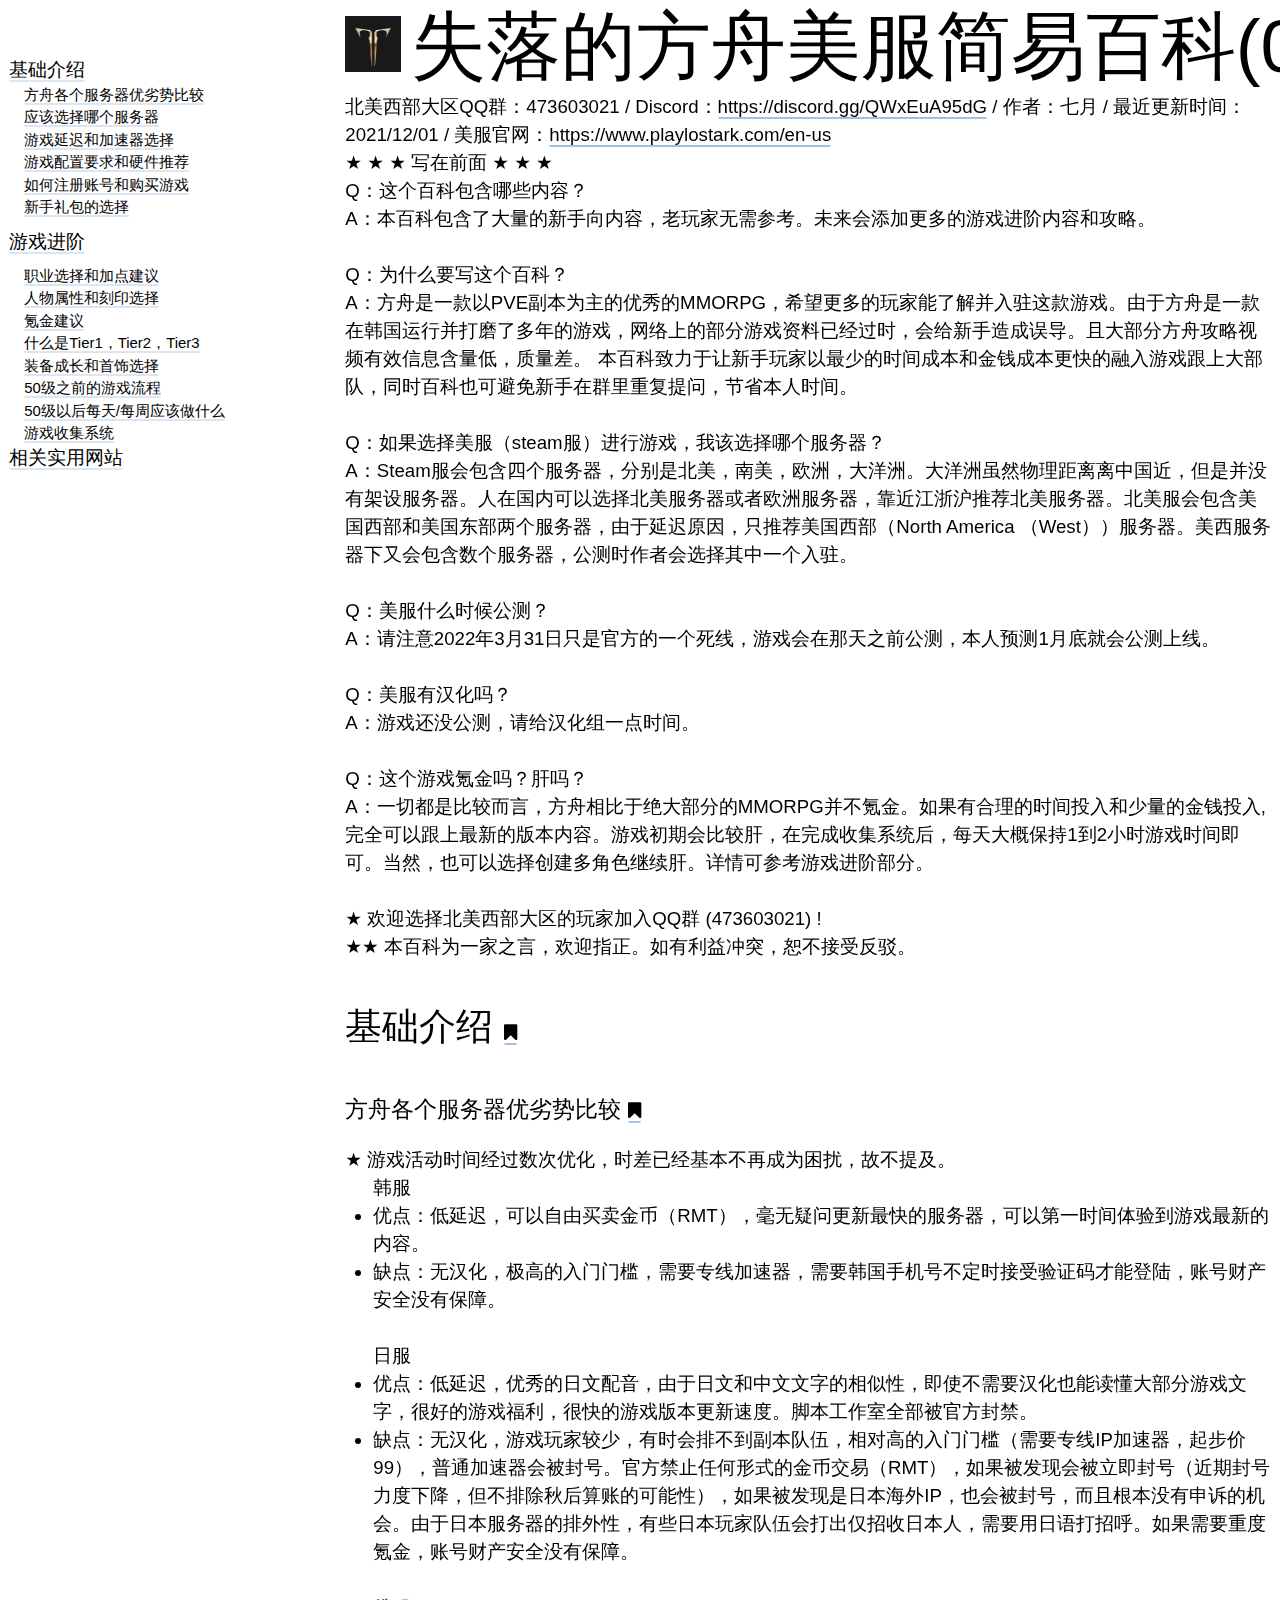
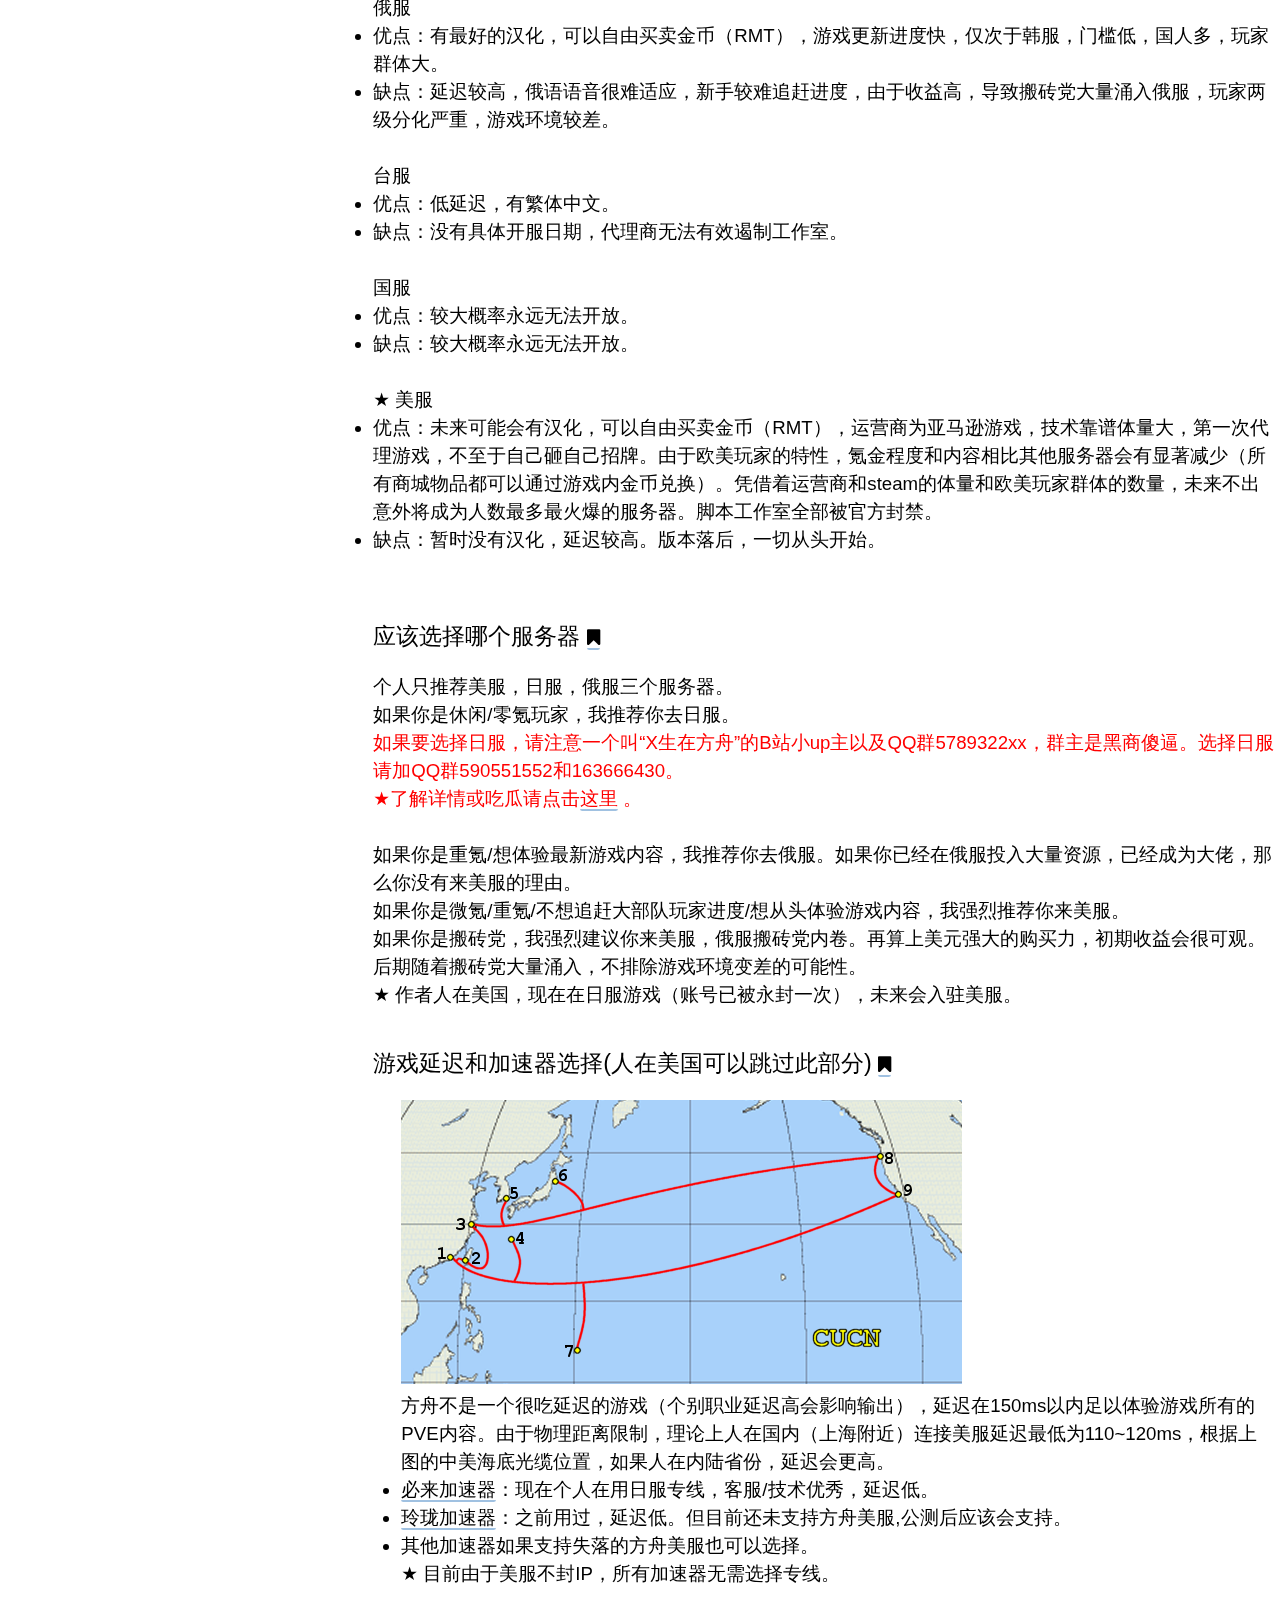
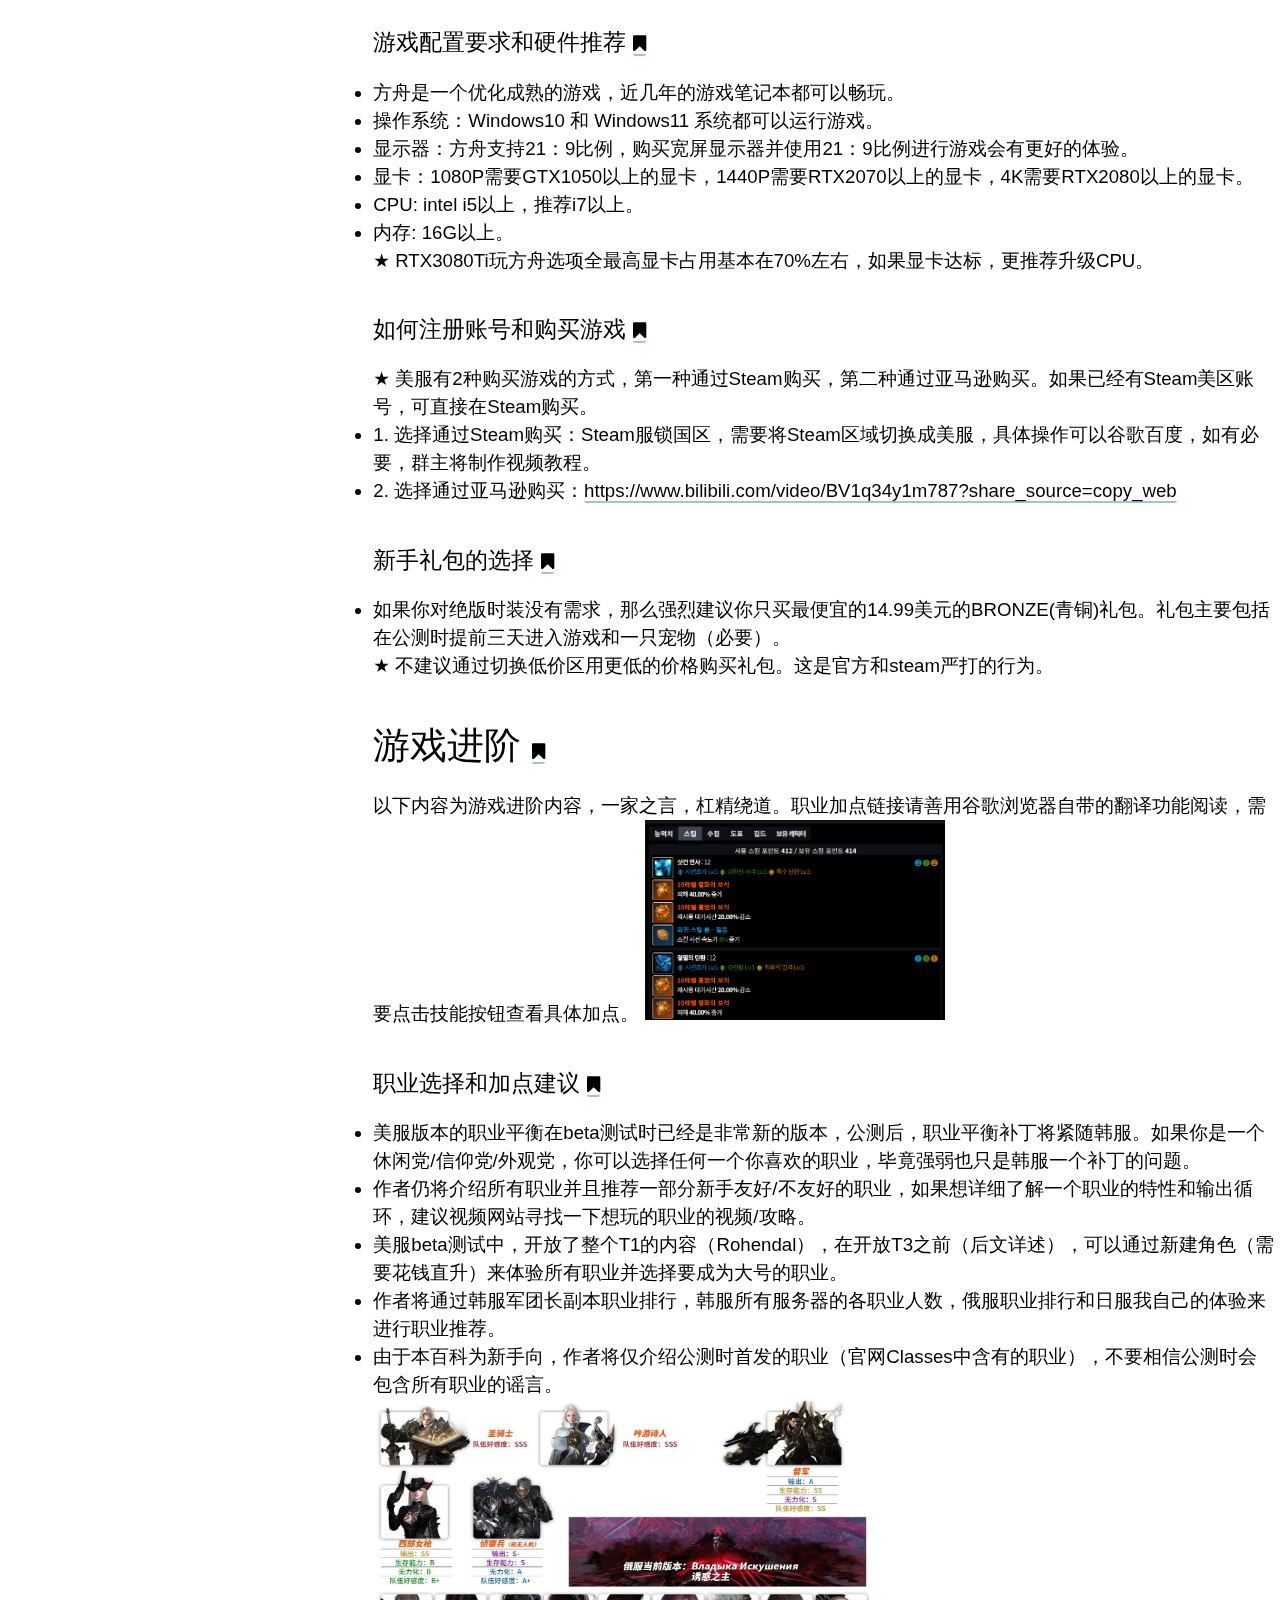
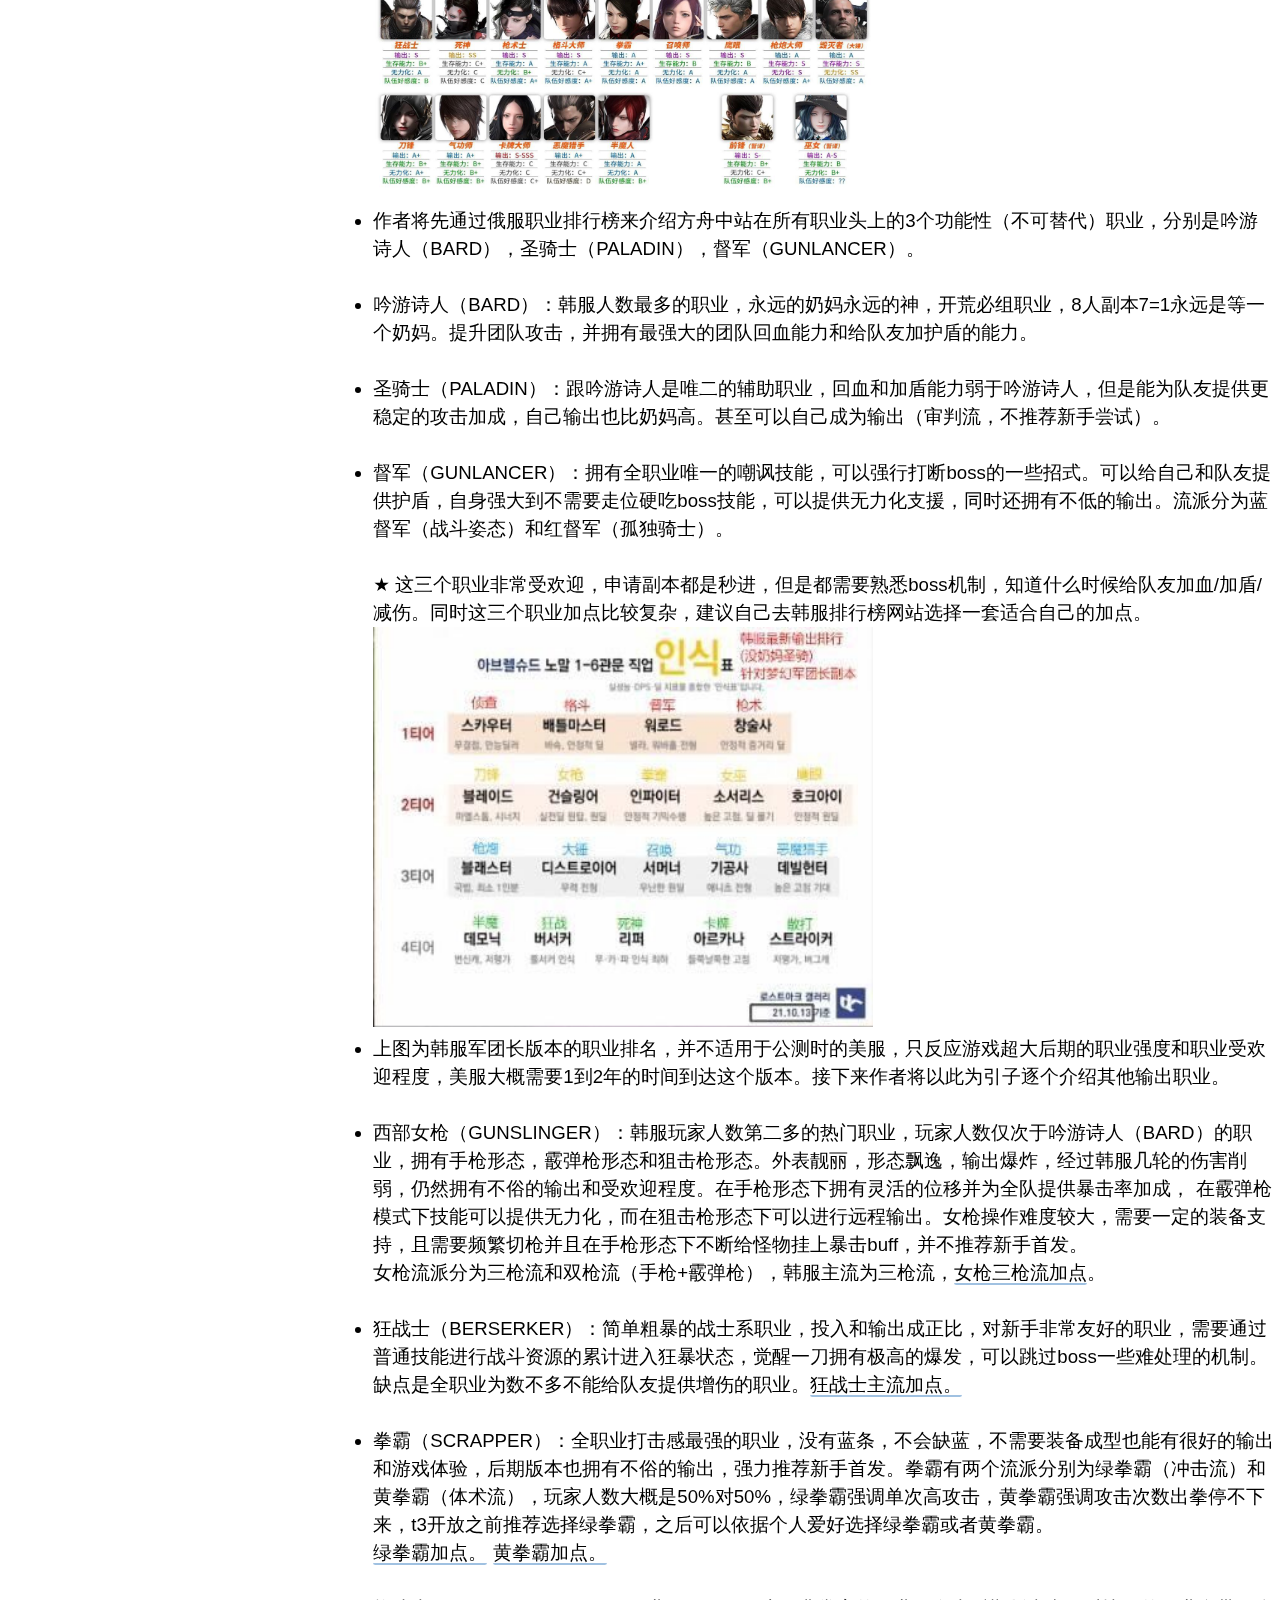
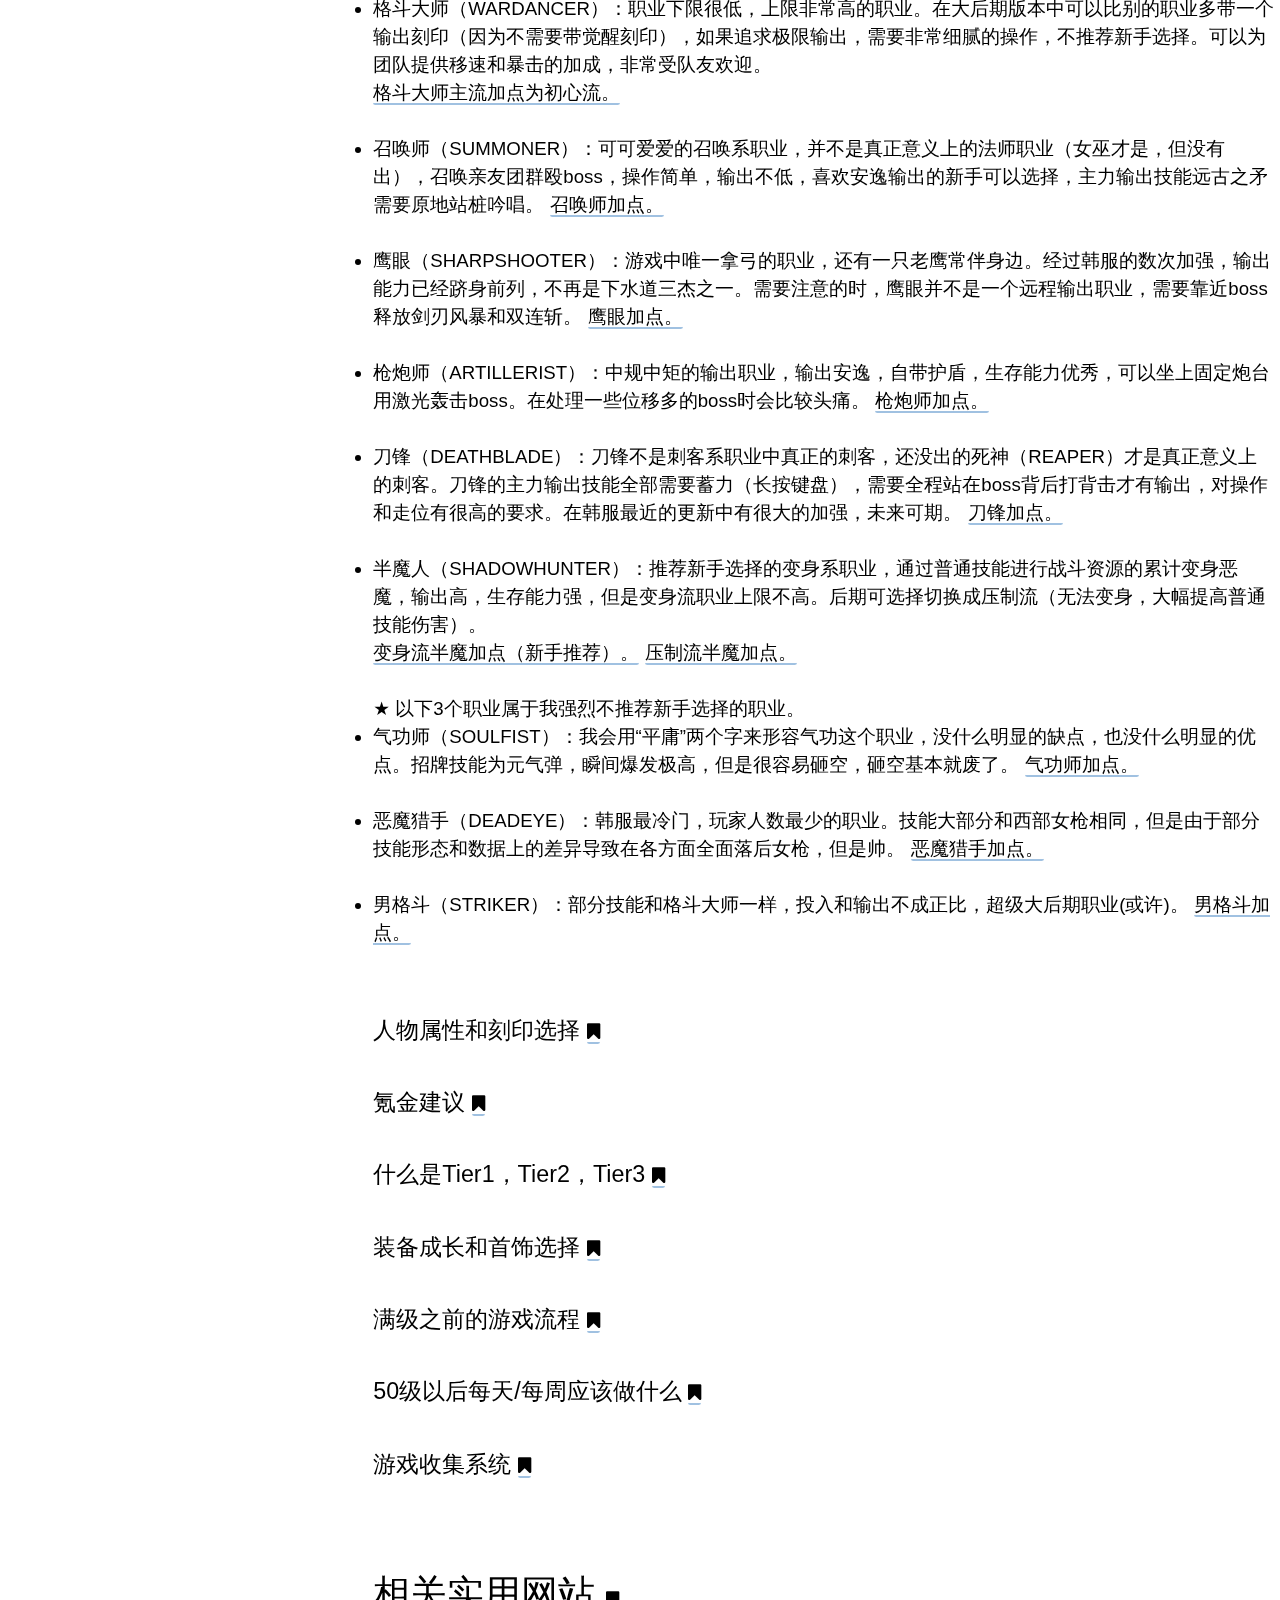
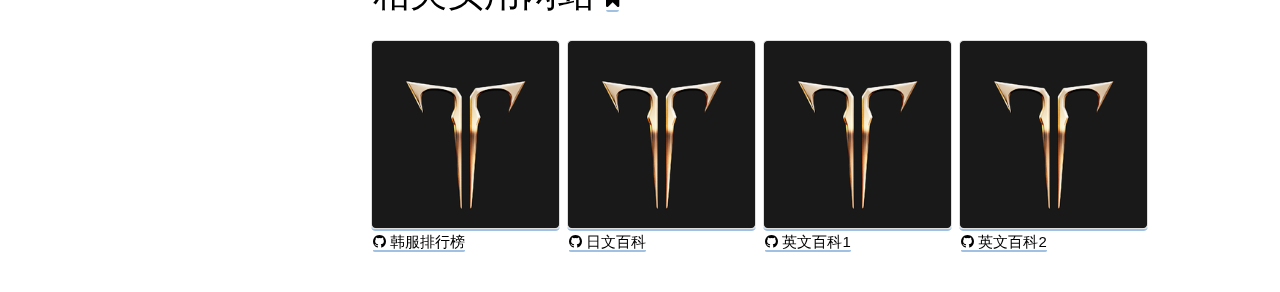
==== commit 6fa412a8: "update" ====
--- a/docs/index.html
+++ b/docs/index.html
@@ -87,7 +87,7 @@
 个人只推荐美服，日服，俄服三个服务器。
 <br>
 如果你是休闲/零氪玩家，我推荐你去日服。<p style="color:red">如果要选择日服，请注意一个叫“X生在方舟”的B站小up主以及QQ群5789322xx，群主是黑商傻逼。选择日服请加QQ群590551552和163666430。</p>
-<p style="color:red">	&#9733;了解详情或吃瓜请点击这里。</p>
+<p style="color:red">	&#9733;了解详情或吃瓜请点击<a href="https://htmlpreview.github.io/?https://github.com/lostarkcn/lostarkwiki/blob/main/docs/demos/gua/index.html">这里</a> </li>。</p>
 <br>
 如果你是重氪/想体验最新游戏内容，我推荐你去俄服。如果你已经在俄服投入大量资源，已经成为大佬，那么你没有来美服的理由。
 <br>
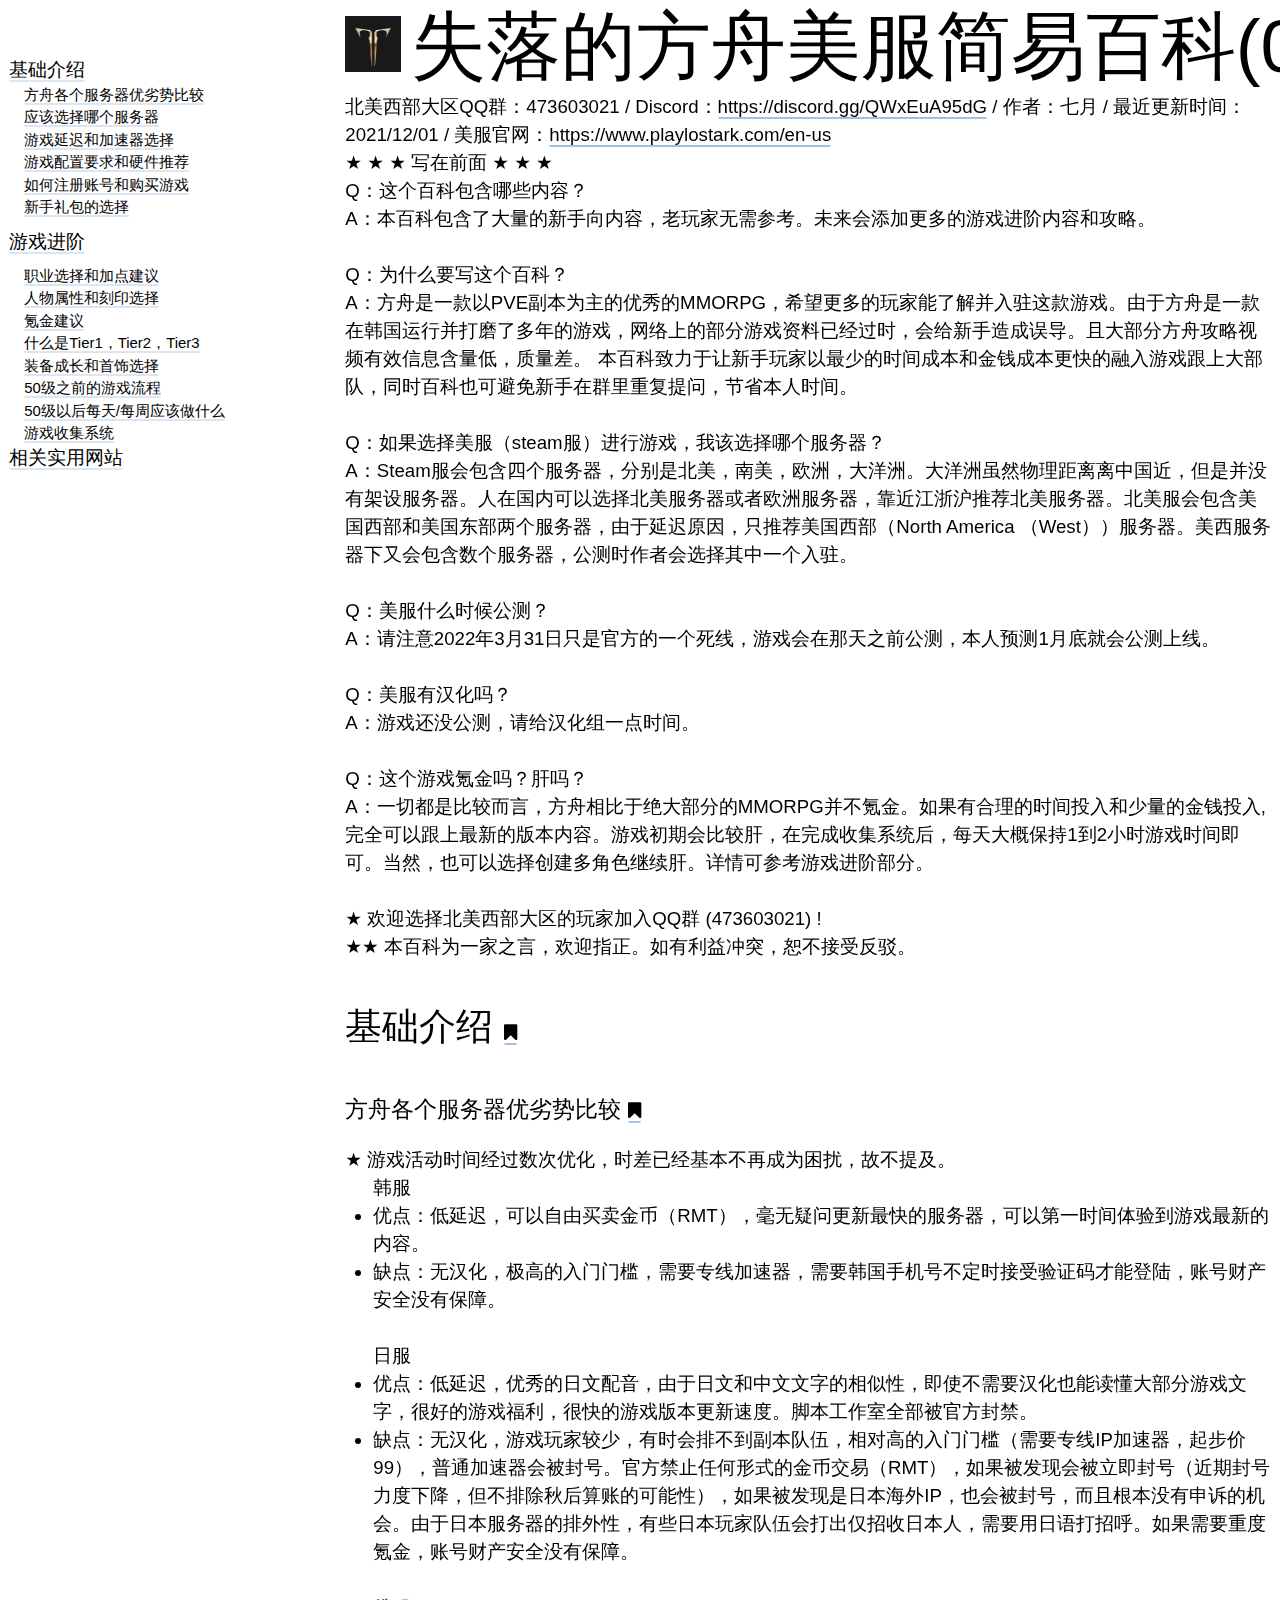
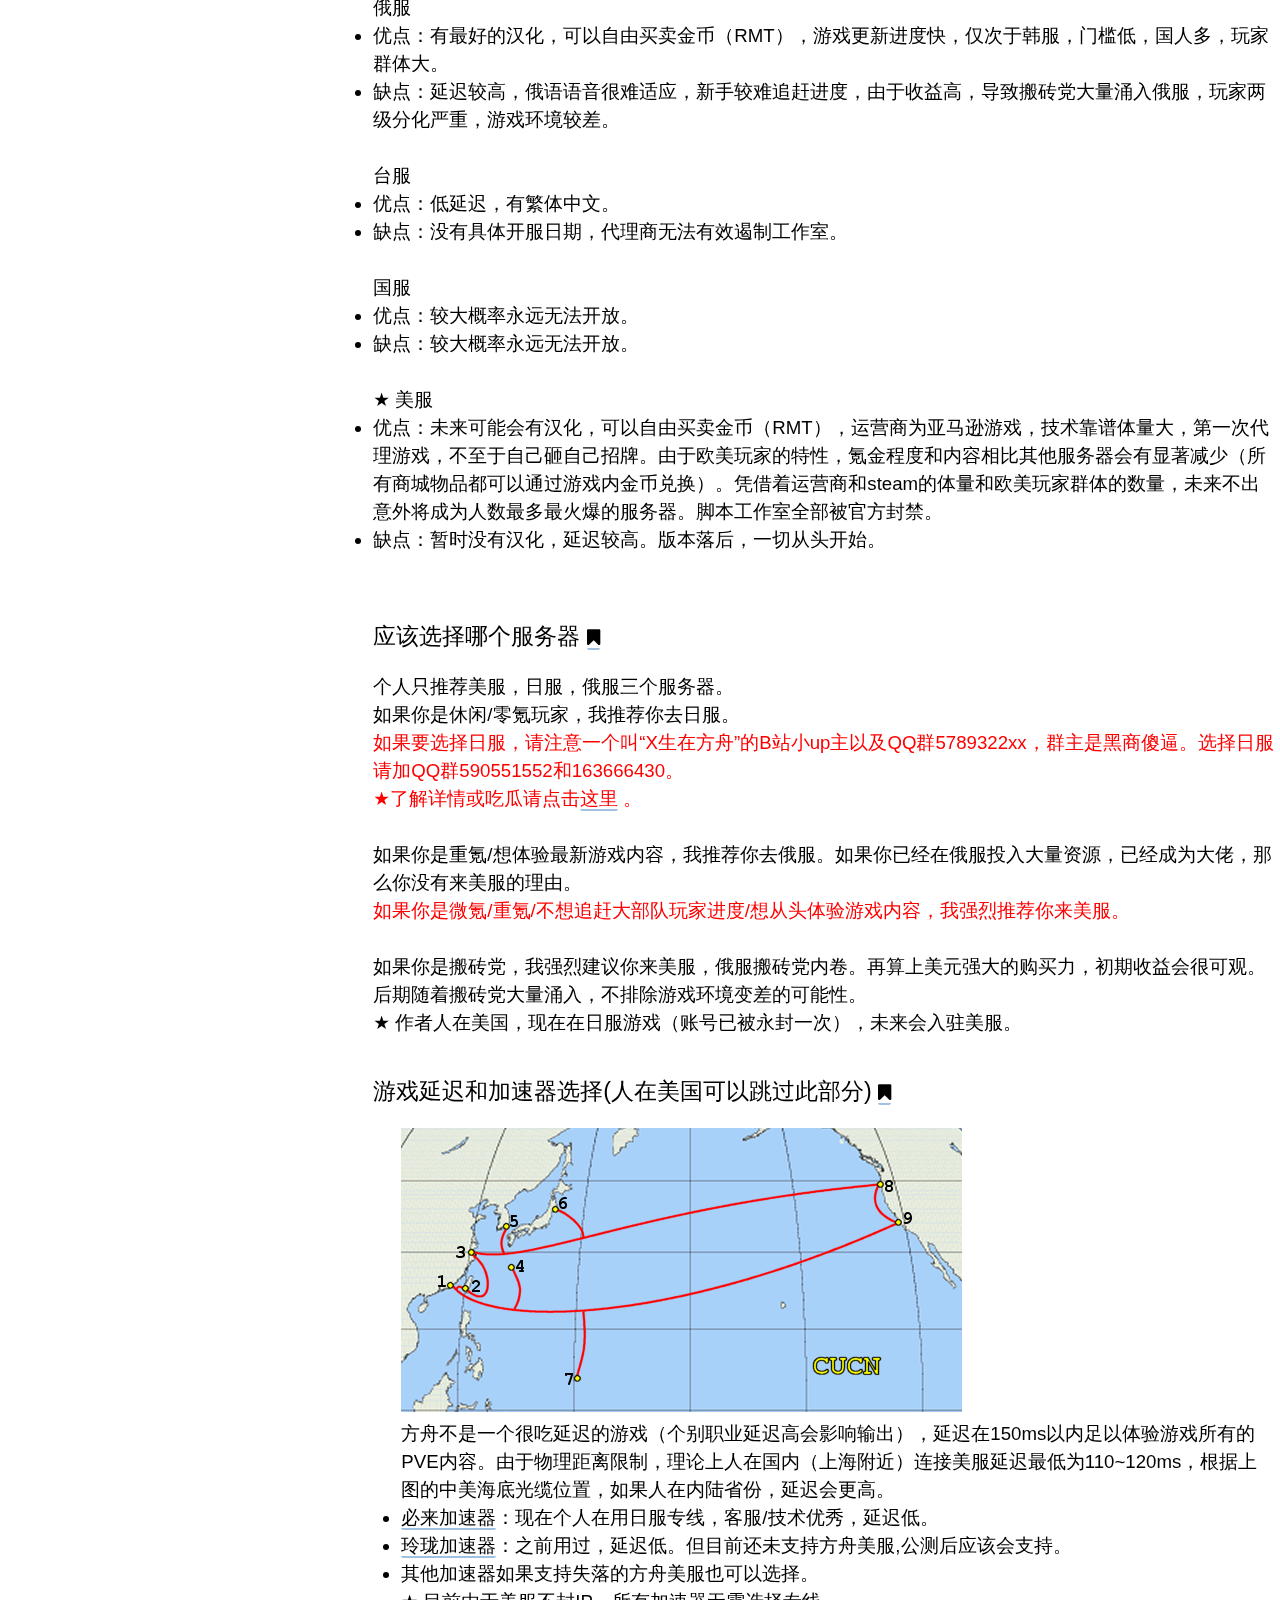
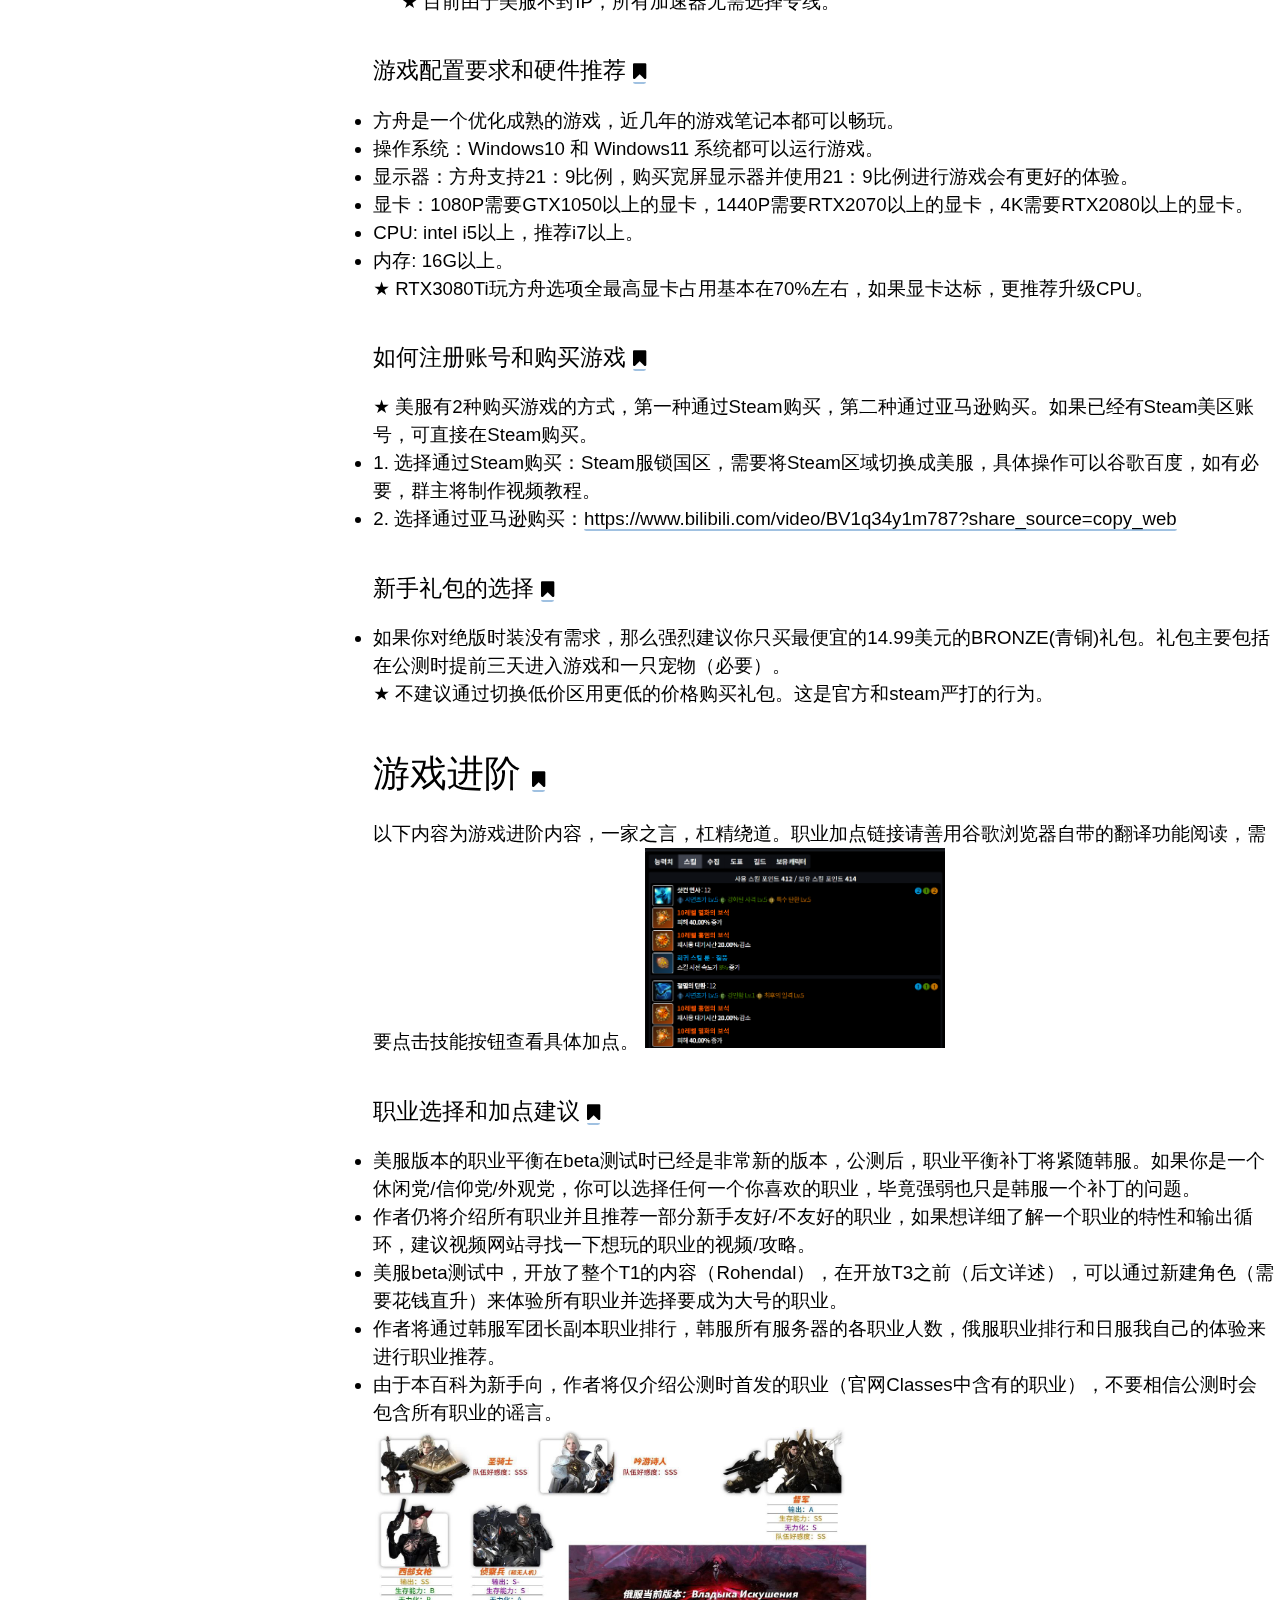
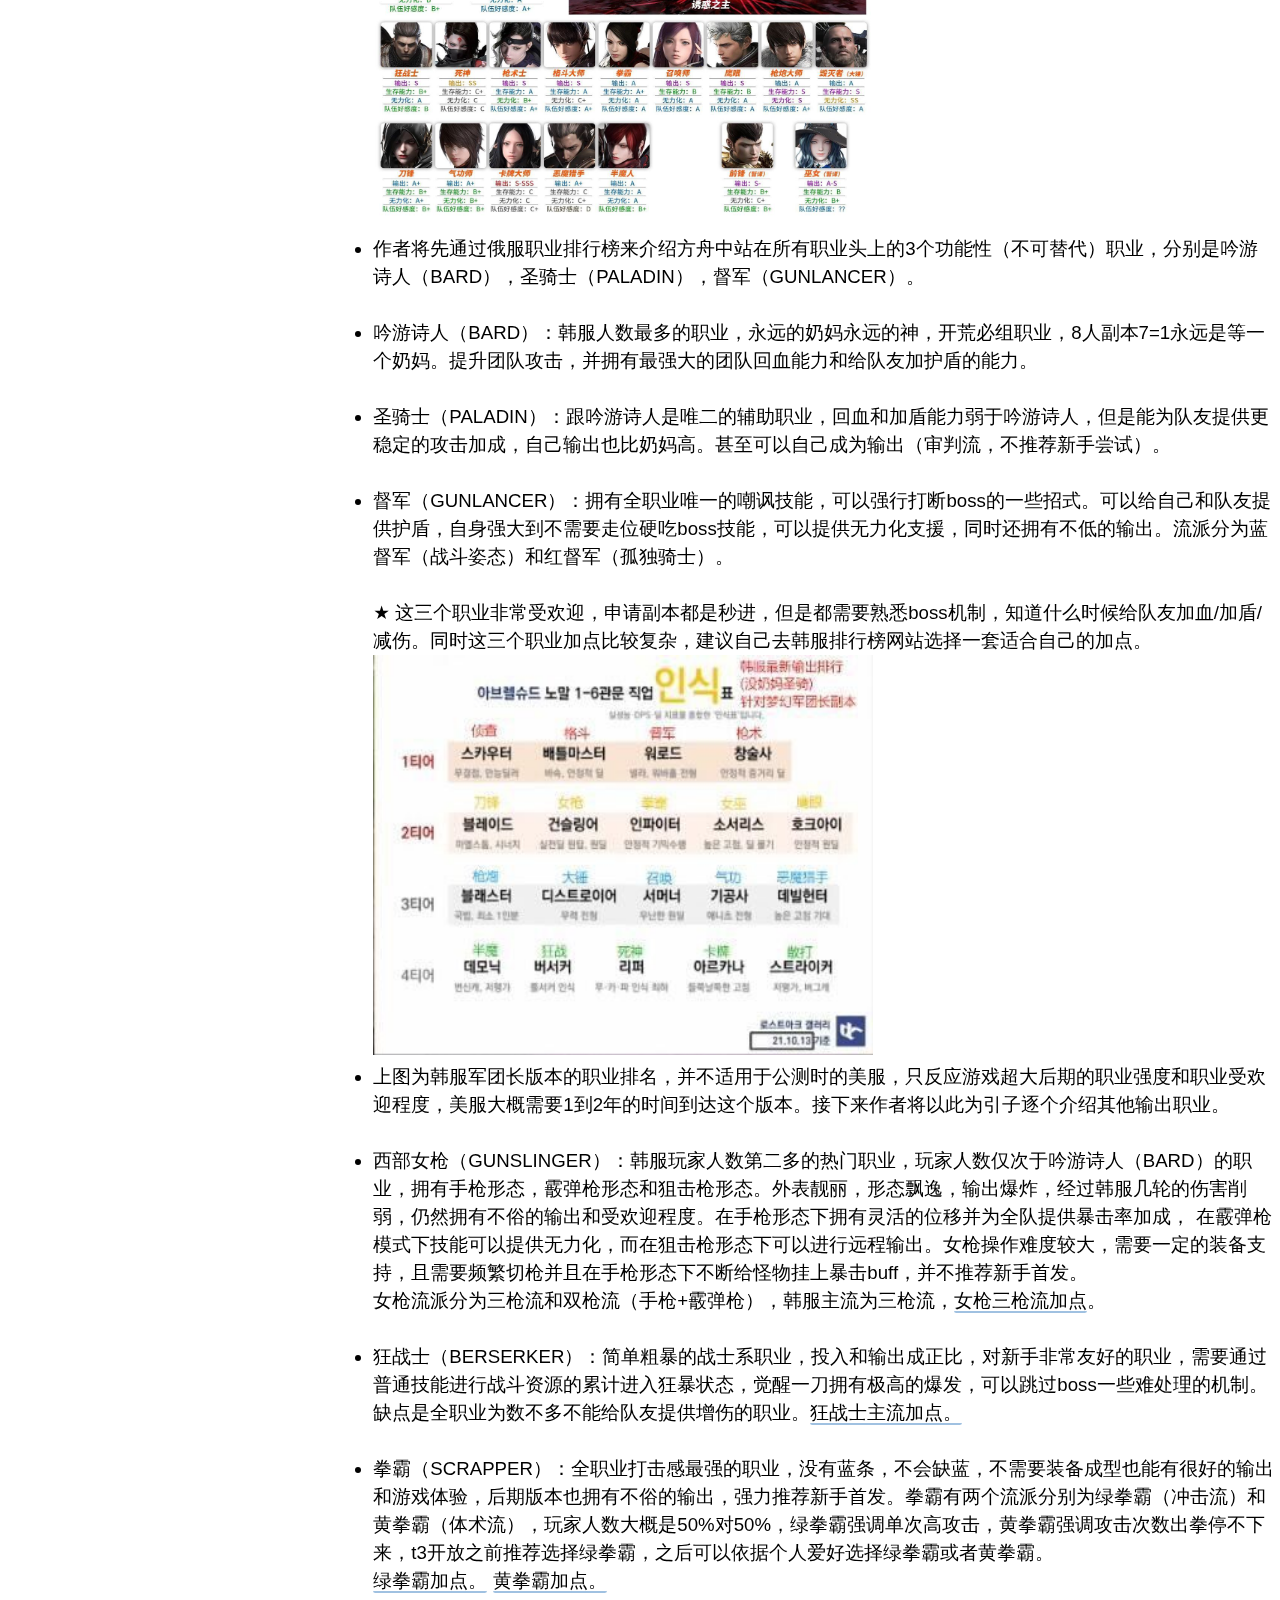
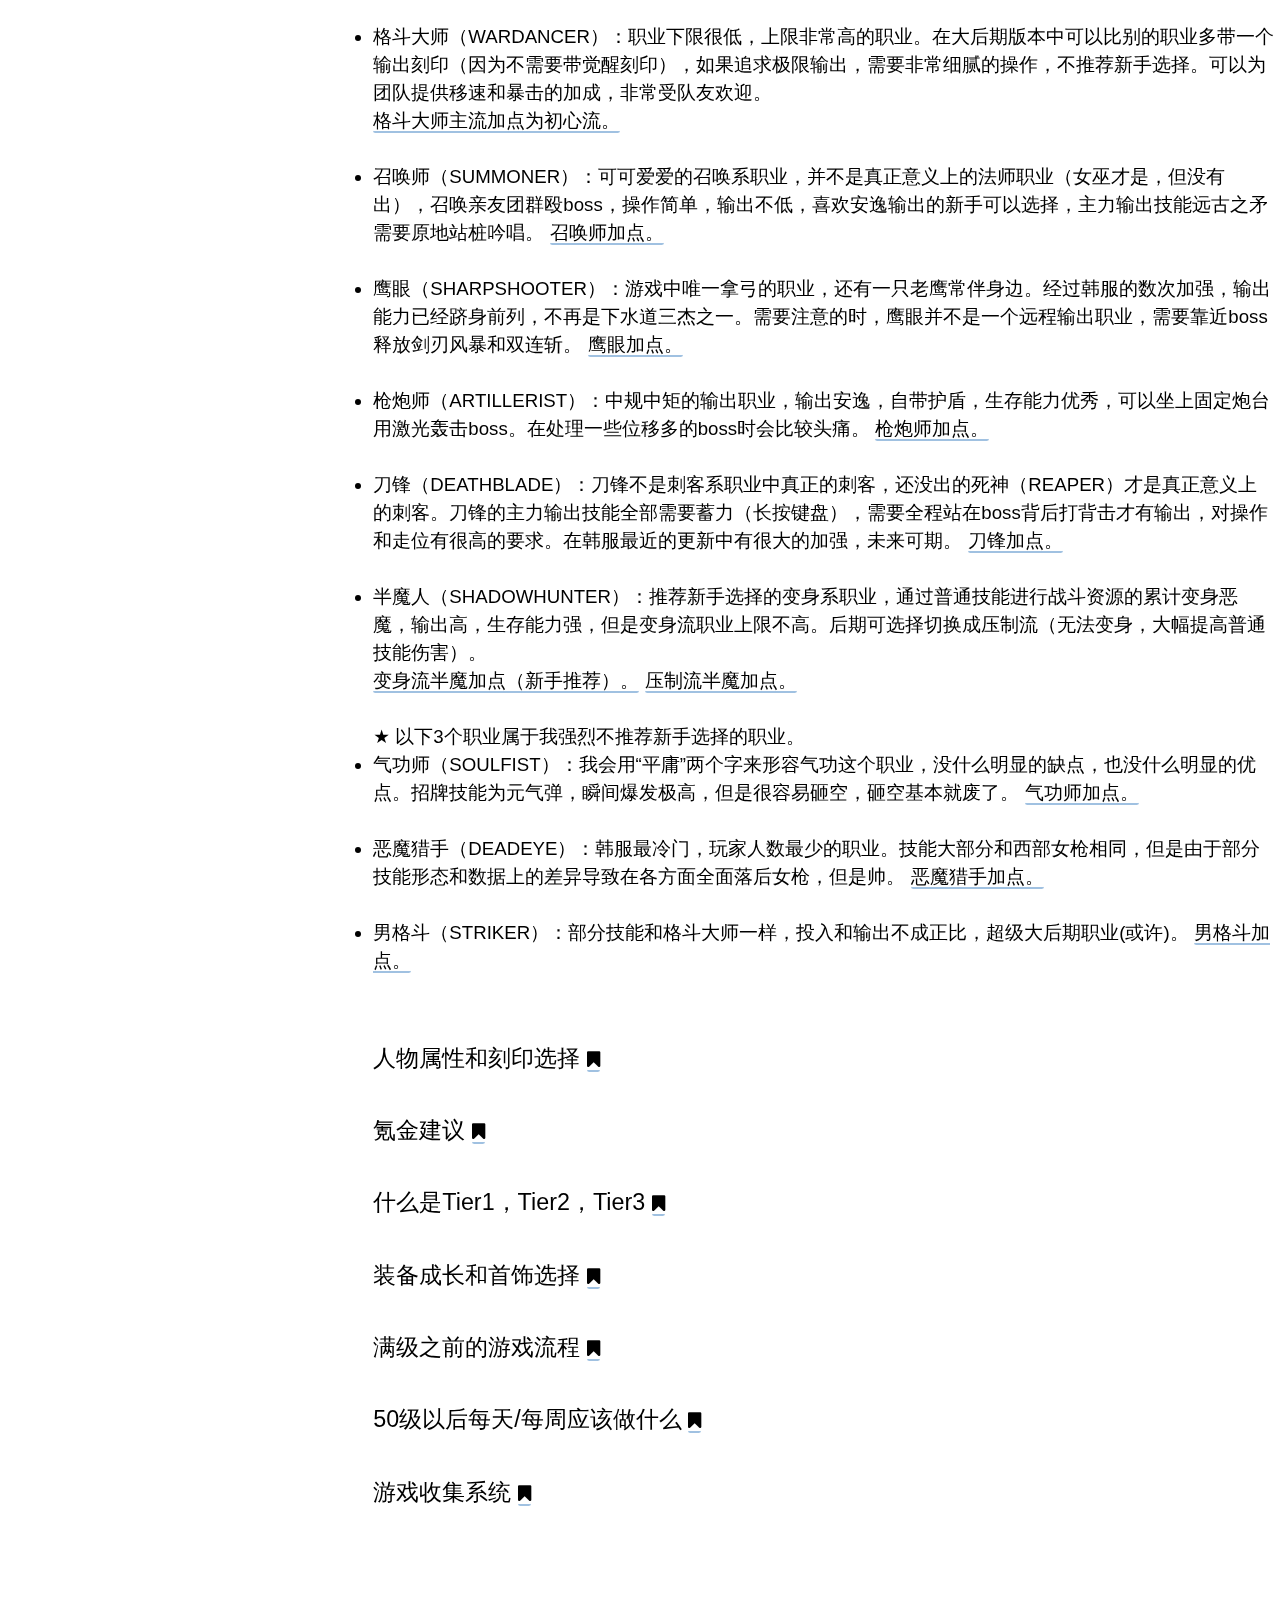
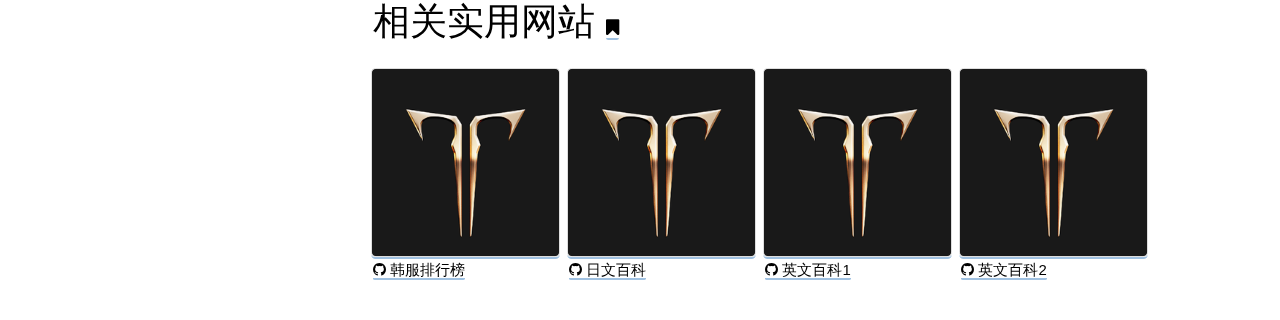
==== commit adc7bc7e: "update" ====
--- a/docs/index.html
+++ b/docs/index.html
@@ -87,11 +87,11 @@
 个人只推荐美服，日服，俄服三个服务器。
 <br>
 如果你是休闲/零氪玩家，我推荐你去日服。<p style="color:red">如果要选择日服，请注意一个叫“X生在方舟”的B站小up主以及QQ群5789322xx，群主是黑商傻逼。选择日服请加QQ群590551552和163666430。</p>
-<p style="color:red">	&#9733;了解详情或吃瓜请点击<a href="https://htmlpreview.github.io/?https://github.com/lostarkcn/lostarkwiki/blob/main/docs/demos/gua/index.html">这里</a> </li>。</p>
+<p style="color:red">	&#9733;了解详情或吃瓜请点击<a href="demos/gua/index.html">这里</a> </li>。</p>
 <br>
 如果你是重氪/想体验最新游戏内容，我推荐你去俄服。如果你已经在俄服投入大量资源，已经成为大佬，那么你没有来美服的理由。
 <br>
-如果你是微氪/重氪/不想追赶大部队玩家进度/想从头体验游戏内容，我强烈推荐你来美服。
+<b><p style="color:red">如果你是微氪/重氪/不想追赶大部队玩家进度/想从头体验游戏内容，我强烈推荐你来美服。</p></b>
 <br>
 如果你是搬砖党，我强烈建议你来美服，俄服搬砖党内卷。再算上美元强大的购买力，初期收益会很可观。后期随着搬砖党大量涌入，不排除游戏环境变差的可能性。
 <br>
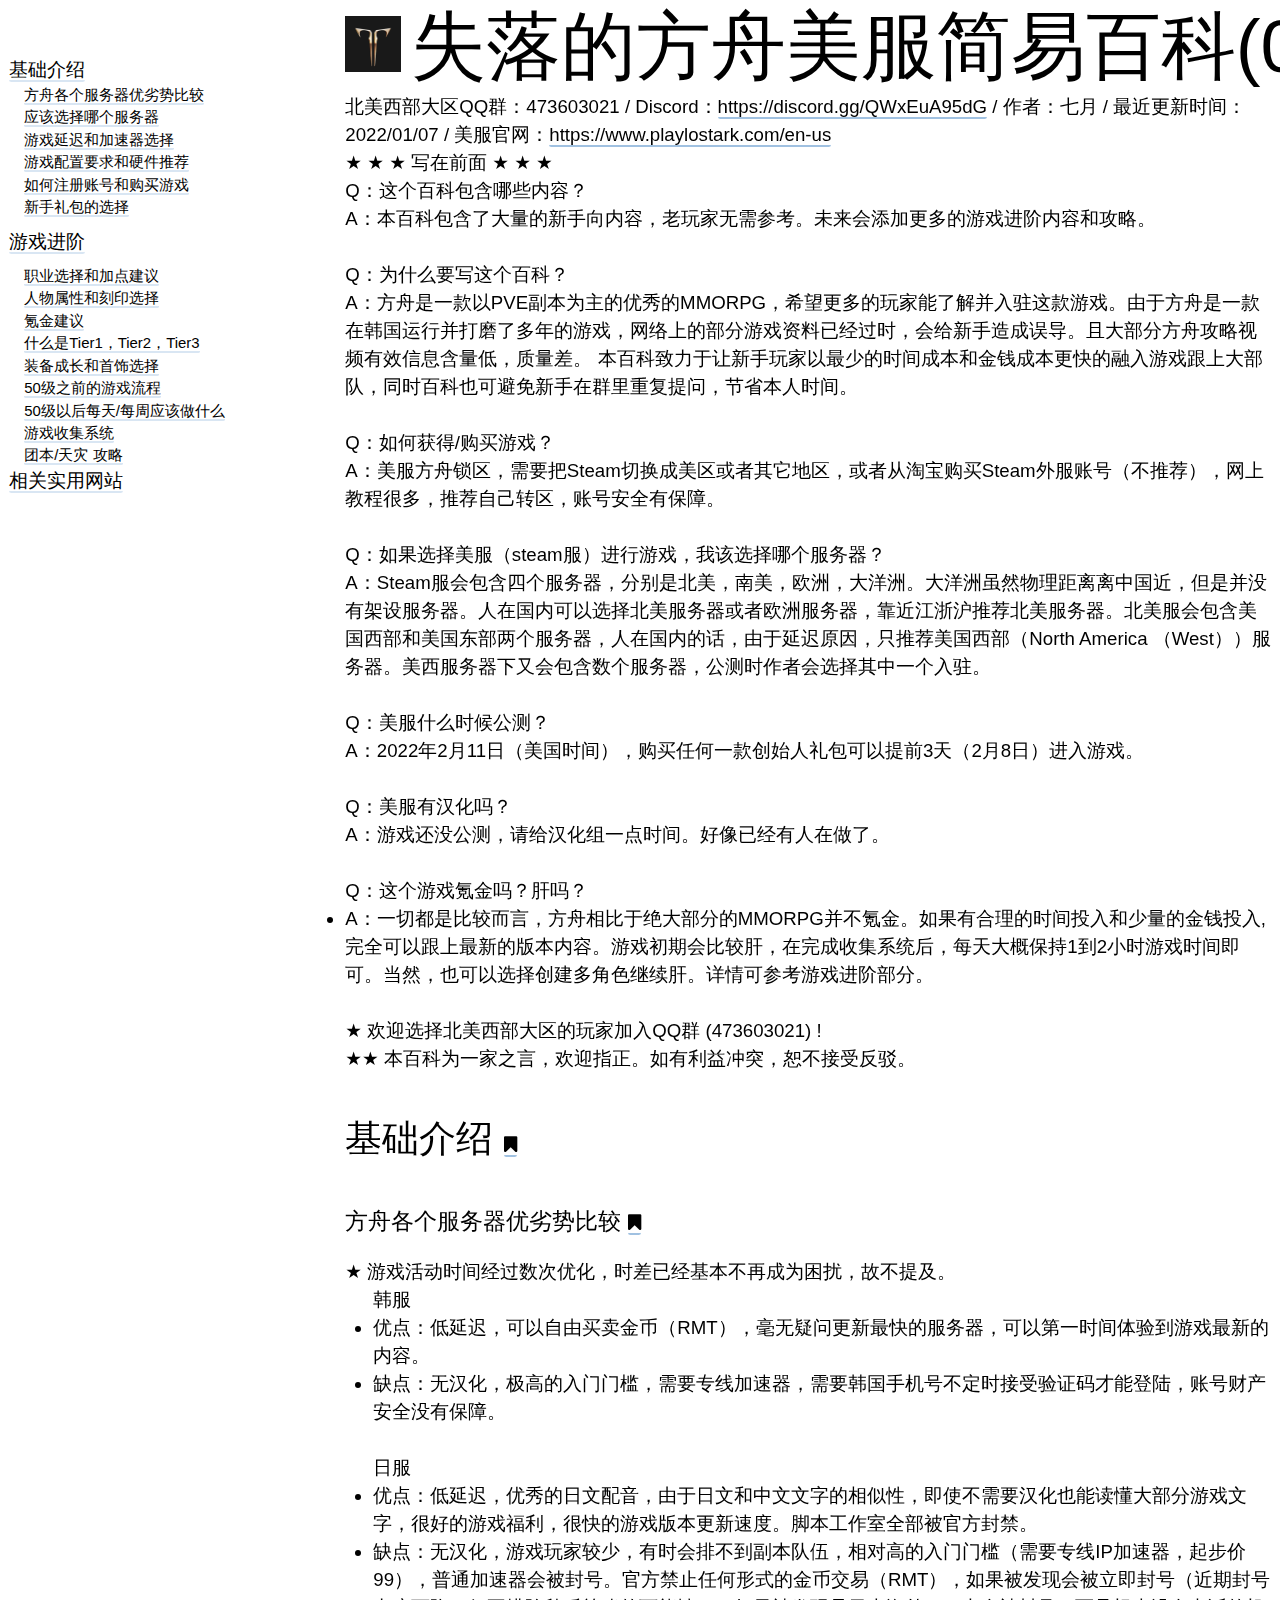
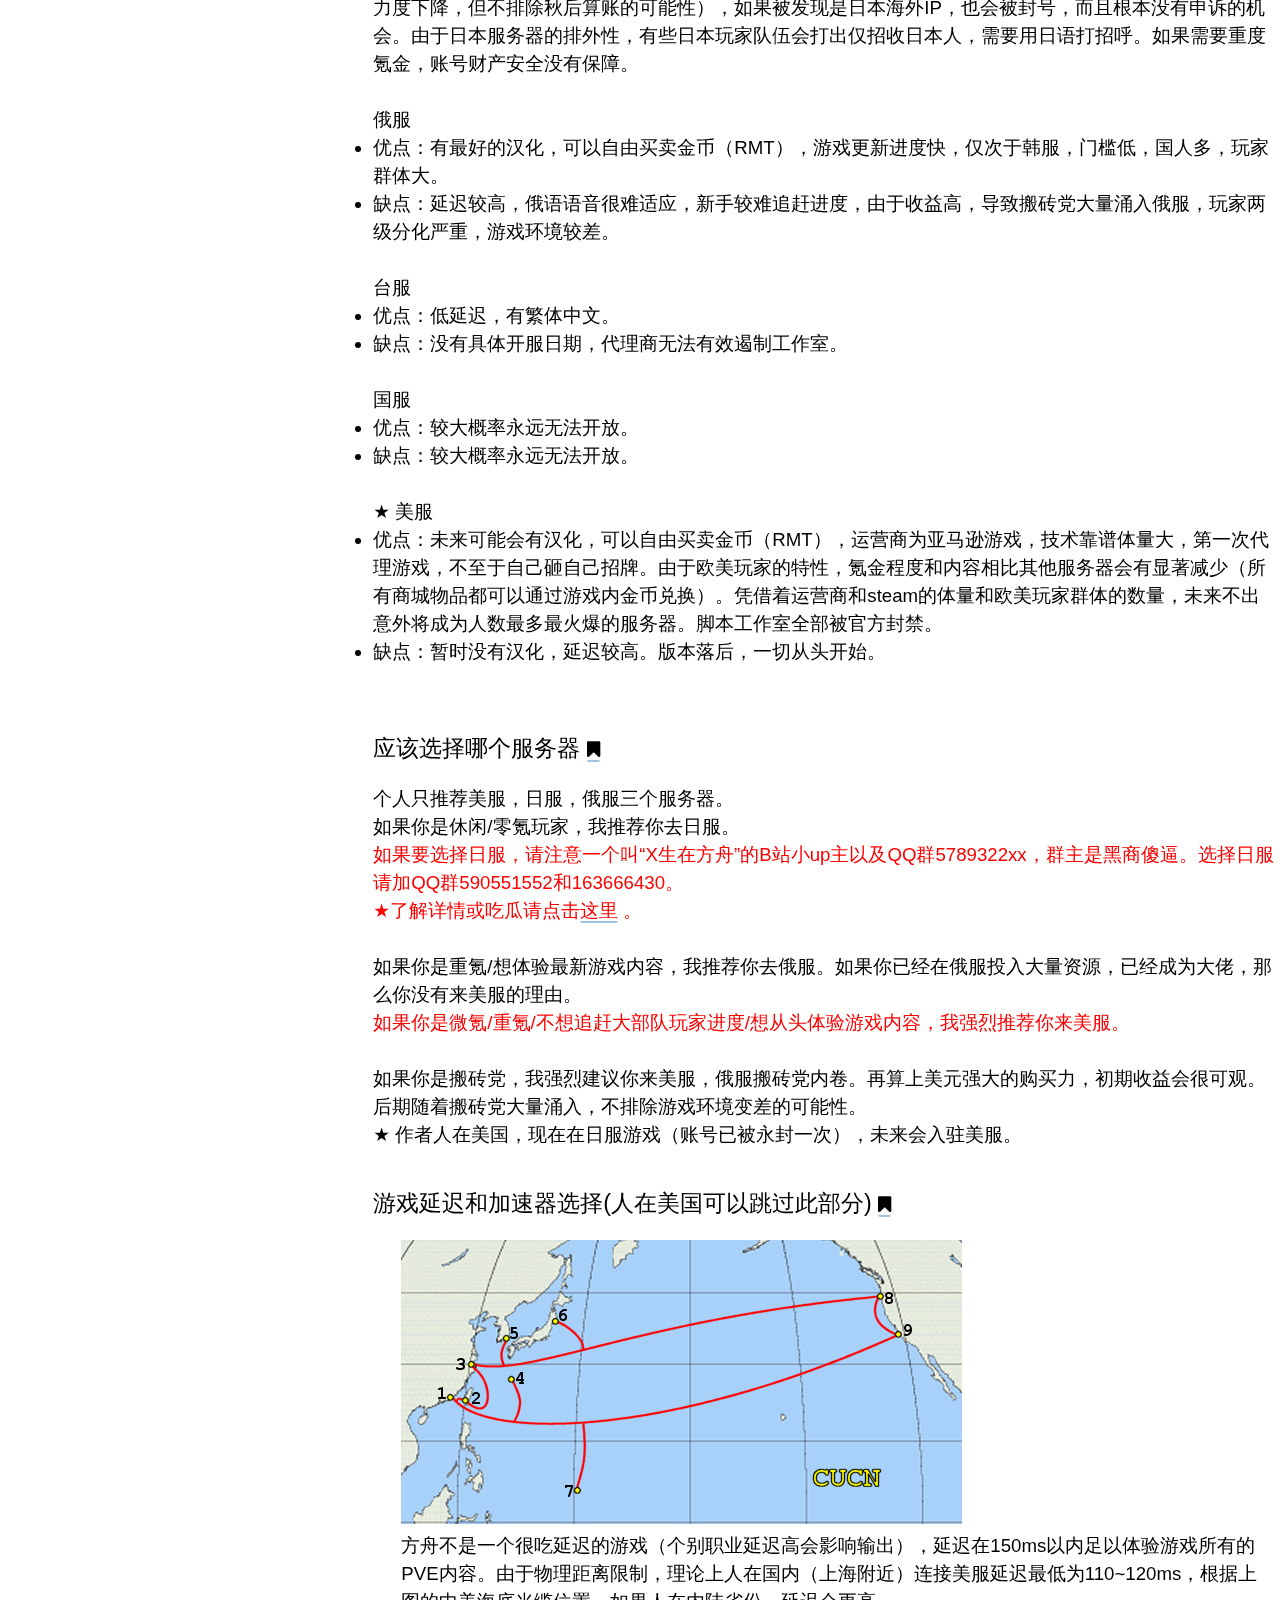
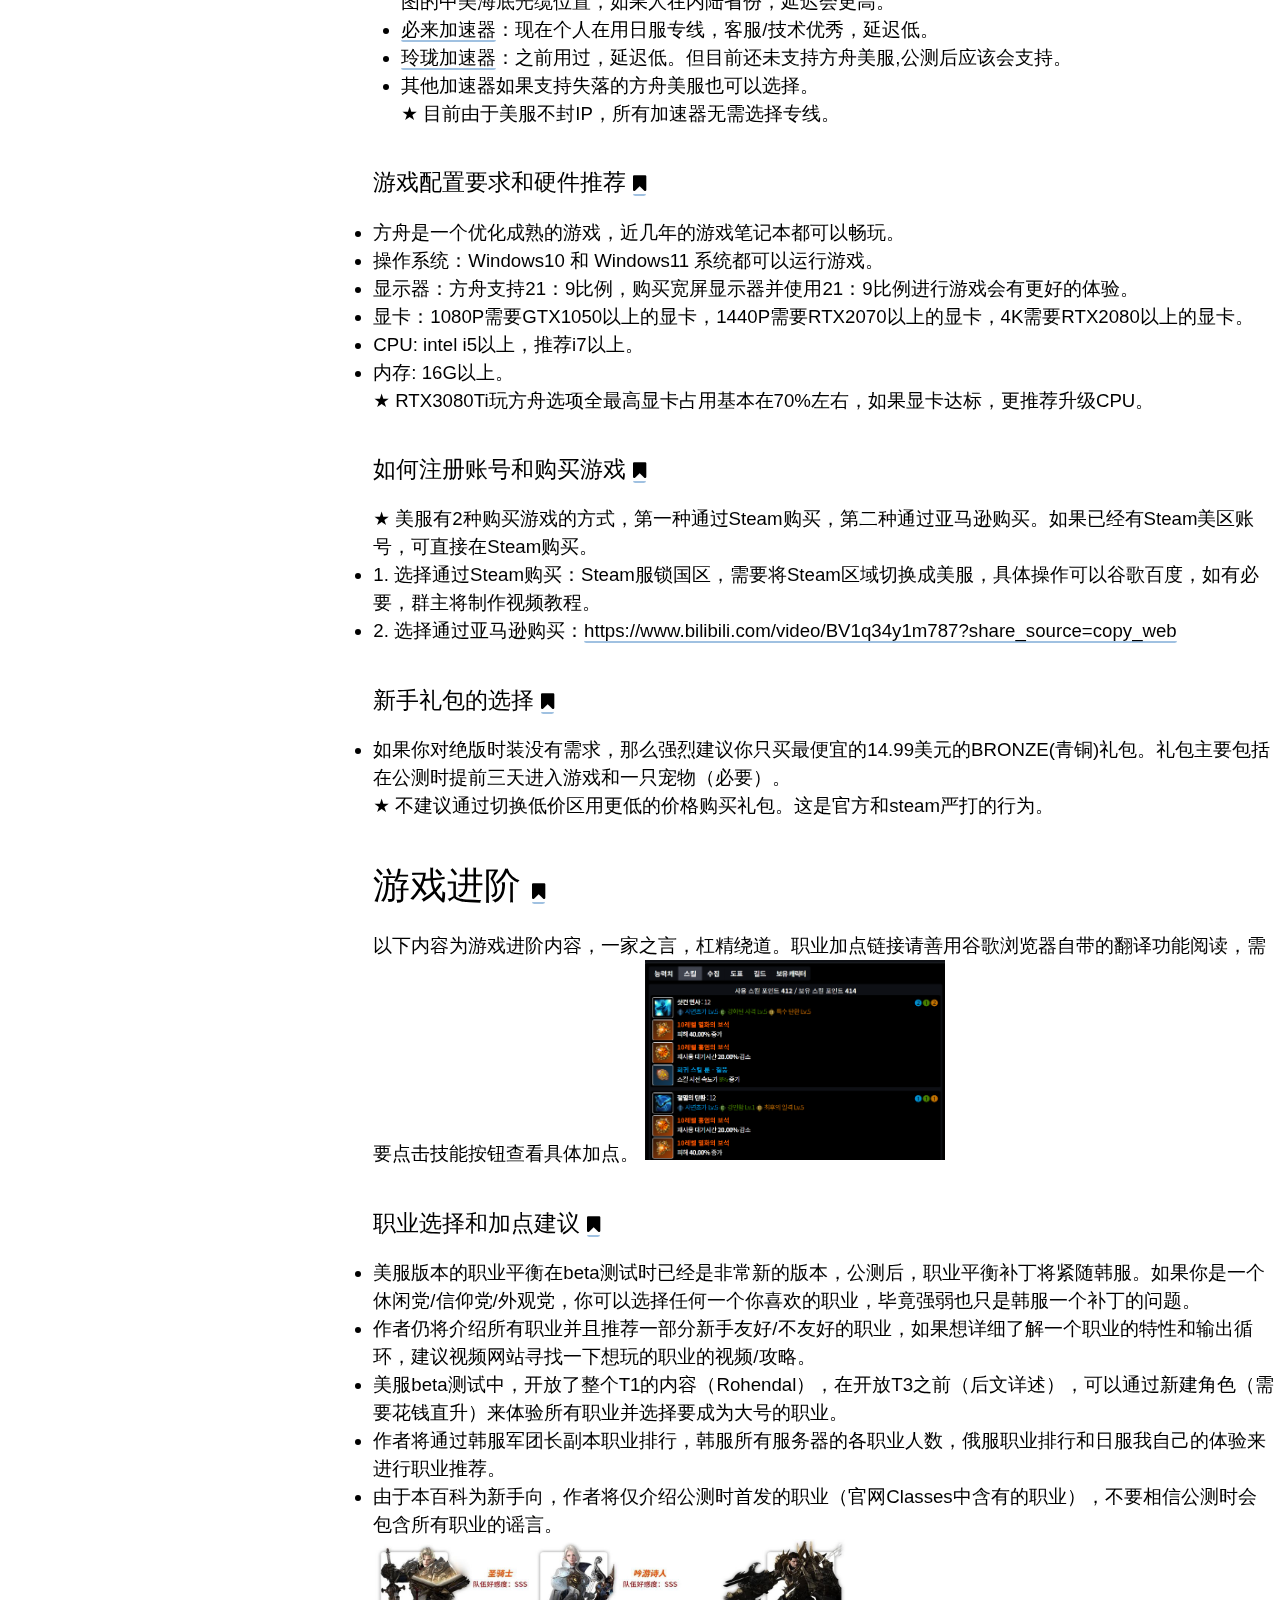
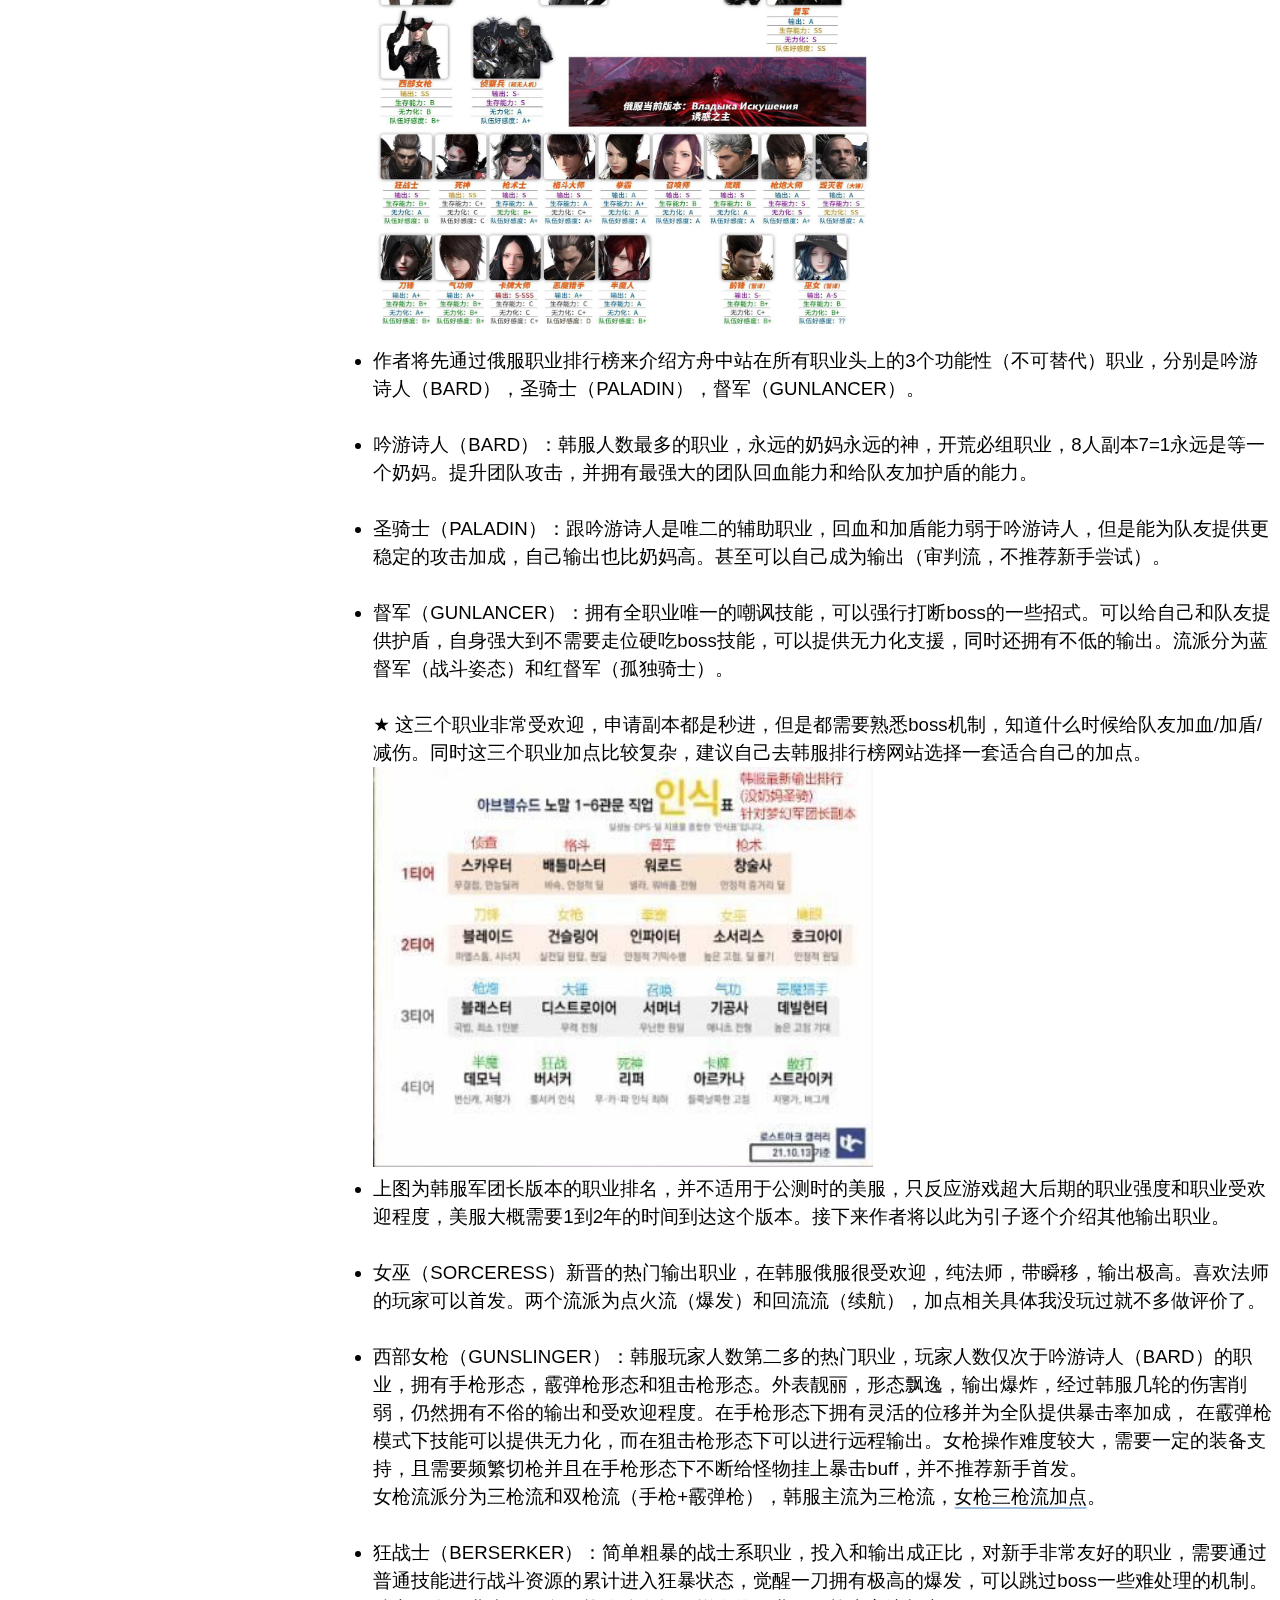
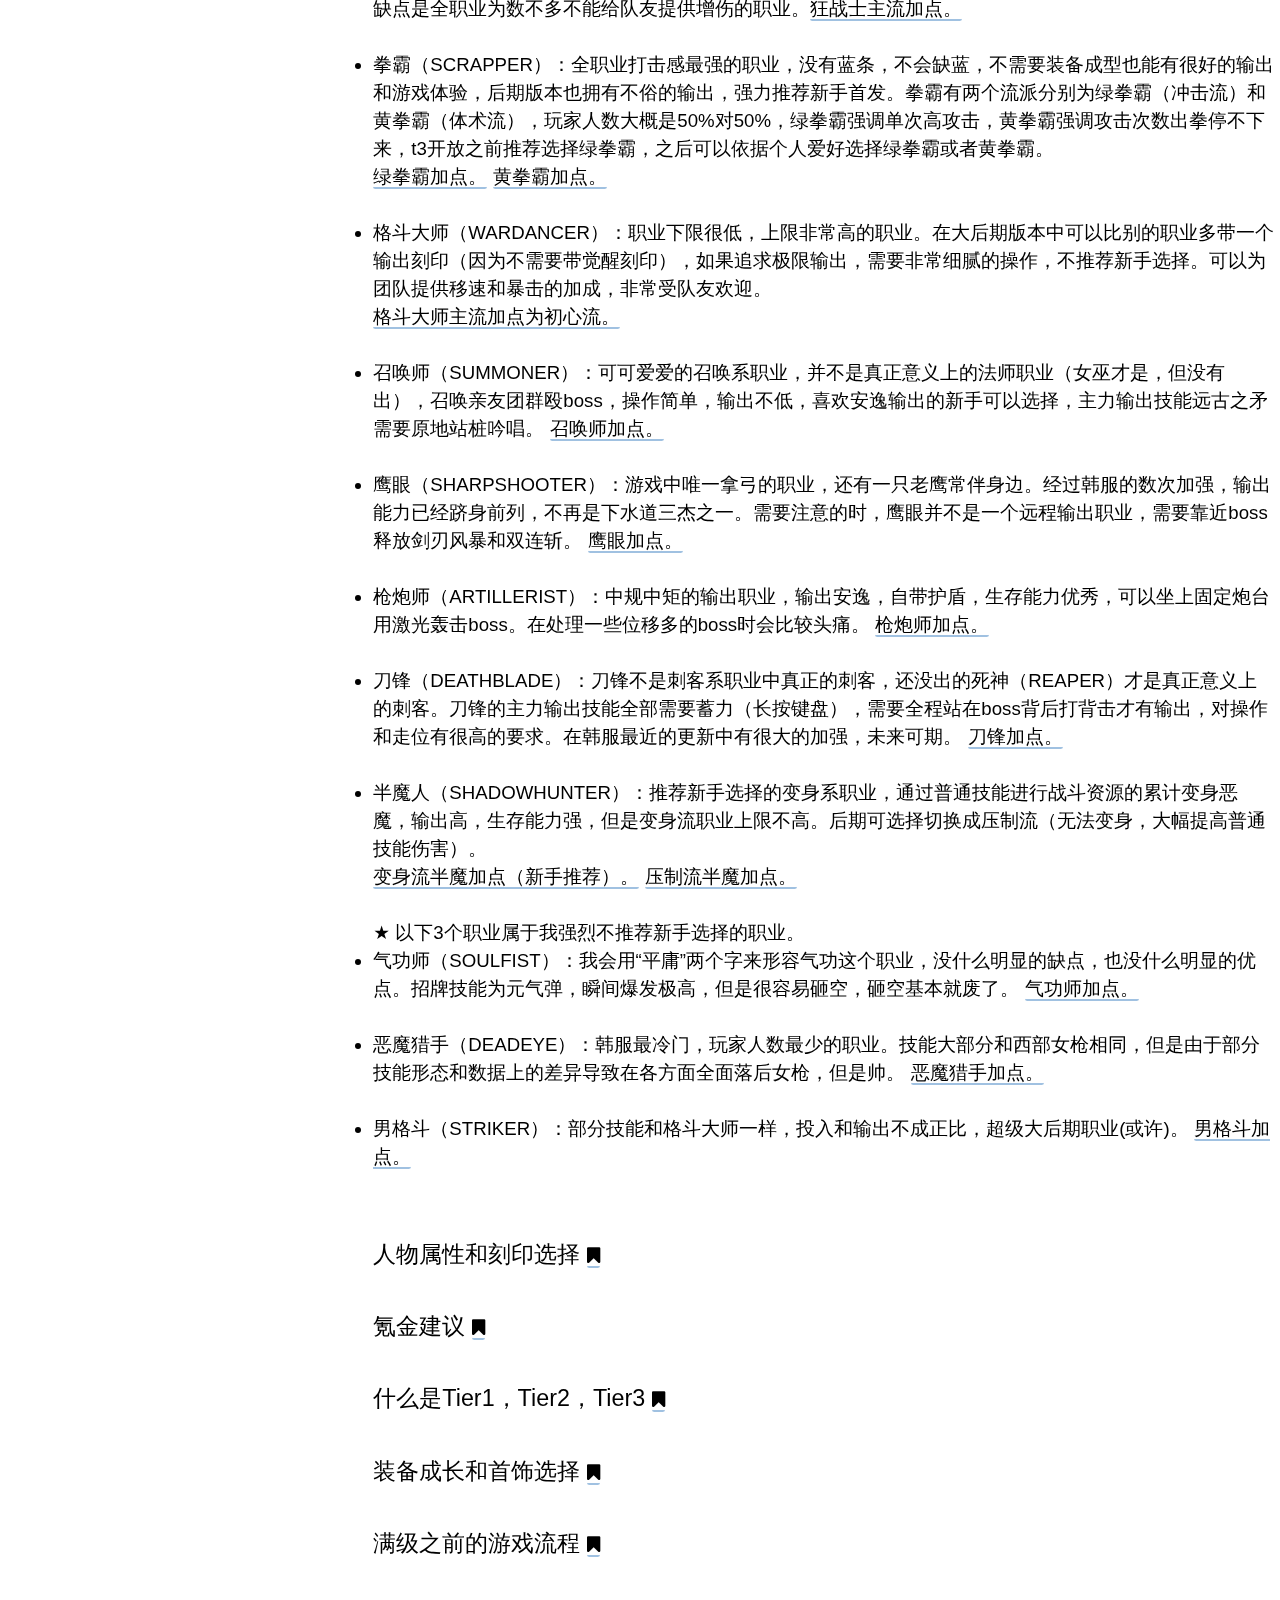
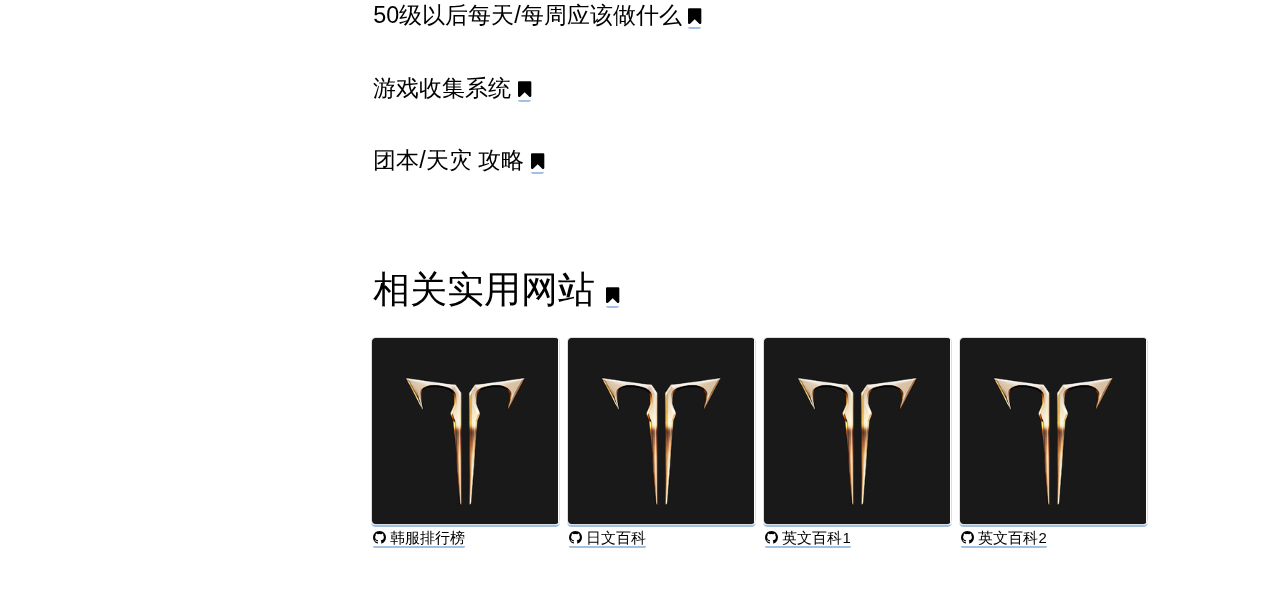
==== commit 2eb31572: "update" ====
--- a/docs/index.html
+++ b/docs/index.html
@@ -26,10 +26,10 @@
 			<a id="open-navigation" class="activatable plain-link"><span class="fa fa-bars"></span></a>
 			<div id="open-navigation-bg"></div>
 
-			<h1 id="top" class="title"><span class="title-logo"></span>失落的方舟美服简易百科(0.0.3)</h1>
+			<h1 id="top" class="title"><span class="title-logo"></span>失落的方舟美服简易百科(0.0.4)</h1>
 
 			<div class="subtitle">
-				北美西部大区QQ群：473603021 / Discord：<a href="https://discord.gg/QWxEuA95dG">https://discord.gg/QWxEuA95dG</a> / 作者：七月 / 最近更新时间：2021/12/01 / 美服官网：<a href="https://www.playlostark.com/en-us">https://www.playlostark.com/en-us</a>
+				北美西部大区QQ群：473603021 / Discord：<a href="https://discord.gg/QWxEuA95dG">https://discord.gg/QWxEuA95dG</a> / 作者：七月 / 最近更新时间：2022/01/07 / 美服官网：<a href="https://www.playlostark.com/en-us">https://www.playlostark.com/en-us</a>
 			</div>
 
 			&#9733;	&#9733;	&#9733;	写在前面	&#9733;	&#9733;	&#9733;
@@ -40,14 +40,17 @@
 			<li>A：方舟是一款以PVE副本为主的优秀的MMORPG，希望更多的玩家能了解并入驻这款游戏。由于方舟是一款在韩国运行并打磨了多年的游戏，网络上的部分游戏资料已经过时，会给新手造成误导。且大部分方舟攻略视频有效信息含量低，质量差。
 			本百科致力于让新手玩家以最少的时间成本和金钱成本更快的融入游戏跟上大部队，同时百科也可避免新手在群里重复提问，节省本人时间。</li>
 			<br>
+			<li>Q：如何获得/购买游戏？</li>
+			<li>A：美服方舟锁区，需要把Steam切换成美区或者其它地区，或者从淘宝购买Steam外服账号（不推荐），网上教程很多，推荐自己转区，账号安全有保障。</li>
+			<br>
 			<li>Q：如果选择美服（steam服）进行游戏，我该选择哪个服务器？</li>
-			<li>A：Steam服会包含四个服务器，分别是北美，南美，欧洲，大洋洲。大洋洲虽然物理距离离中国近，但是并没有架设服务器。人在国内可以选择北美服务器或者欧洲服务器，靠近江浙沪推荐北美服务器。北美服会包含美国西部和美国东部两个服务器，由于延迟原因，只推荐美国西部（North America （West））服务器。美西服务器下又会包含数个服务器，公测时作者会选择其中一个入驻。</li>
+			<li>A：Steam服会包含四个服务器，分别是北美，南美，欧洲，大洋洲。大洋洲虽然物理距离离中国近，但是并没有架设服务器。人在国内可以选择北美服务器或者欧洲服务器，靠近江浙沪推荐北美服务器。北美服会包含美国西部和美国东部两个服务器，人在国内的话，由于延迟原因，只推荐美国西部（North America （West））服务器。美西服务器下又会包含数个服务器，公测时作者会选择其中一个入驻。</li>
 			<br>
 			<li>Q：美服什么时候公测？</li>
-			<li>A：请注意2022年3月31日只是官方的一个死线，游戏会在那天之前公测，本人预测1月底就会公测上线。</li>
+			<li>A：2022年2月11日（美国时间），购买任何一款创始人礼包可以提前3天（2月8日）进入游戏。</li>
 			<br>
 			<li>Q：美服有汉化吗？</li>
-			<li>A：游戏还没公测，请给汉化组一点时间。</li>
+			<li>A：游戏还没公测，请给汉化组一点时间。好像已经有人在做了。</li>
 			<br>
 			<li>Q：这个游戏氪金吗？肝吗？</li>
 			<li>A：一切都是比较而言，方舟相比于绝大部分的MMORPG并不氪金。如果有合理的时间投入和少量的金钱投入,完全可以跟上最新的版本内容。游戏初期会比较肝，在完成收集系统后，每天大概保持1到2小时游戏时间即可。当然，也可以选择创建多角色继续肝。详情可参考游戏进阶部分。</li><br>
@@ -150,6 +153,8 @@
 
 					<img src="img/kr.jpg" alt="ru" style="width:500px;height:400px;"><br>
 					<li> 上图为韩服军团长版本的职业排名，并不适用于公测时的美服，只反应游戏超大后期的职业强度和职业受欢迎程度，美服大概需要1到2年的时间到达这个版本。接下来作者将以此为引子逐个介绍其他输出职业。</li>
+					<br>
+					<li>女巫（SORCERESS）新晋的热门输出职业，在韩服俄服很受欢迎，纯法师，带瞬移，输出极高。喜欢法师的玩家可以首发。两个流派为点火流（爆发）和回流流（续航），加点相关具体我没玩过就不多做评价了。</li>
 					<br>
 					<li>西部女枪（GUNSLINGER）：韩服玩家人数第二多的热门职业，玩家人数仅次于吟游诗人（BARD）的职业，拥有手枪形态，霰弹枪形态和狙击枪形态。外表靓丽，形态飘逸，输出爆炸，经过韩服几轮的伤害削弱，仍然拥有不俗的输出和受欢迎程度。在手枪形态下拥有灵活的位移并为全队提供暴击率加成，
 					在霰弹枪模式下技能可以提供无力化，而在狙击枪形态下可以进行远程输出。女枪操作难度较大，需要一定的装备支持，且需要频繁切枪并且在手枪形态下不断给怪物挂上暴击buff，并不推荐新手首发。<br> 女枪流派分为三枪流和双枪流（手枪+霰弹枪），韩服主流为三枪流，<a href="https://loawa.com/char/%EC%9A%B0%EB%A0%88">女枪三枪流加点</a>。</li>
@@ -190,6 +195,7 @@
 					<h2 id="introduction/level"> 满级之前的游戏流程 <a href="#introduction/level"><span class="fa fa-bookmark"></span></a></h2>
 					<h2 id="introduction/end"> 50级以后每天/每周应该做什么 <a href="#introduction/end"><span class="fa fa-bookmark"></span></a></h2>
 					<h2 id="introduction/collection"> 游戏收集系统 <a href="#introduction/collection"><span class="fa fa-bookmark"></span></a></h2>
+					<h2 id="introduction/collection"> 团本/天灾 攻略 <a href="#introduction/gonglue"><span class="fa fa-bookmark"></span></a></h2>
 
 
 			<p><span class="fa fa-sign-blank"></span></p>
@@ -330,6 +336,9 @@
 								<div class="section lvl2">
 									<a class="toclink" href="#introduction/collection">游戏收集系统</a>
 								</div>
+								<div class="section lvl2">
+									<a class="toclink" href="#introduction/gonglue">团本/天灾 攻略</a>
+								</div>
 								<a class="toclink" href="#demos">相关实用网站</a>
 							</div>
 
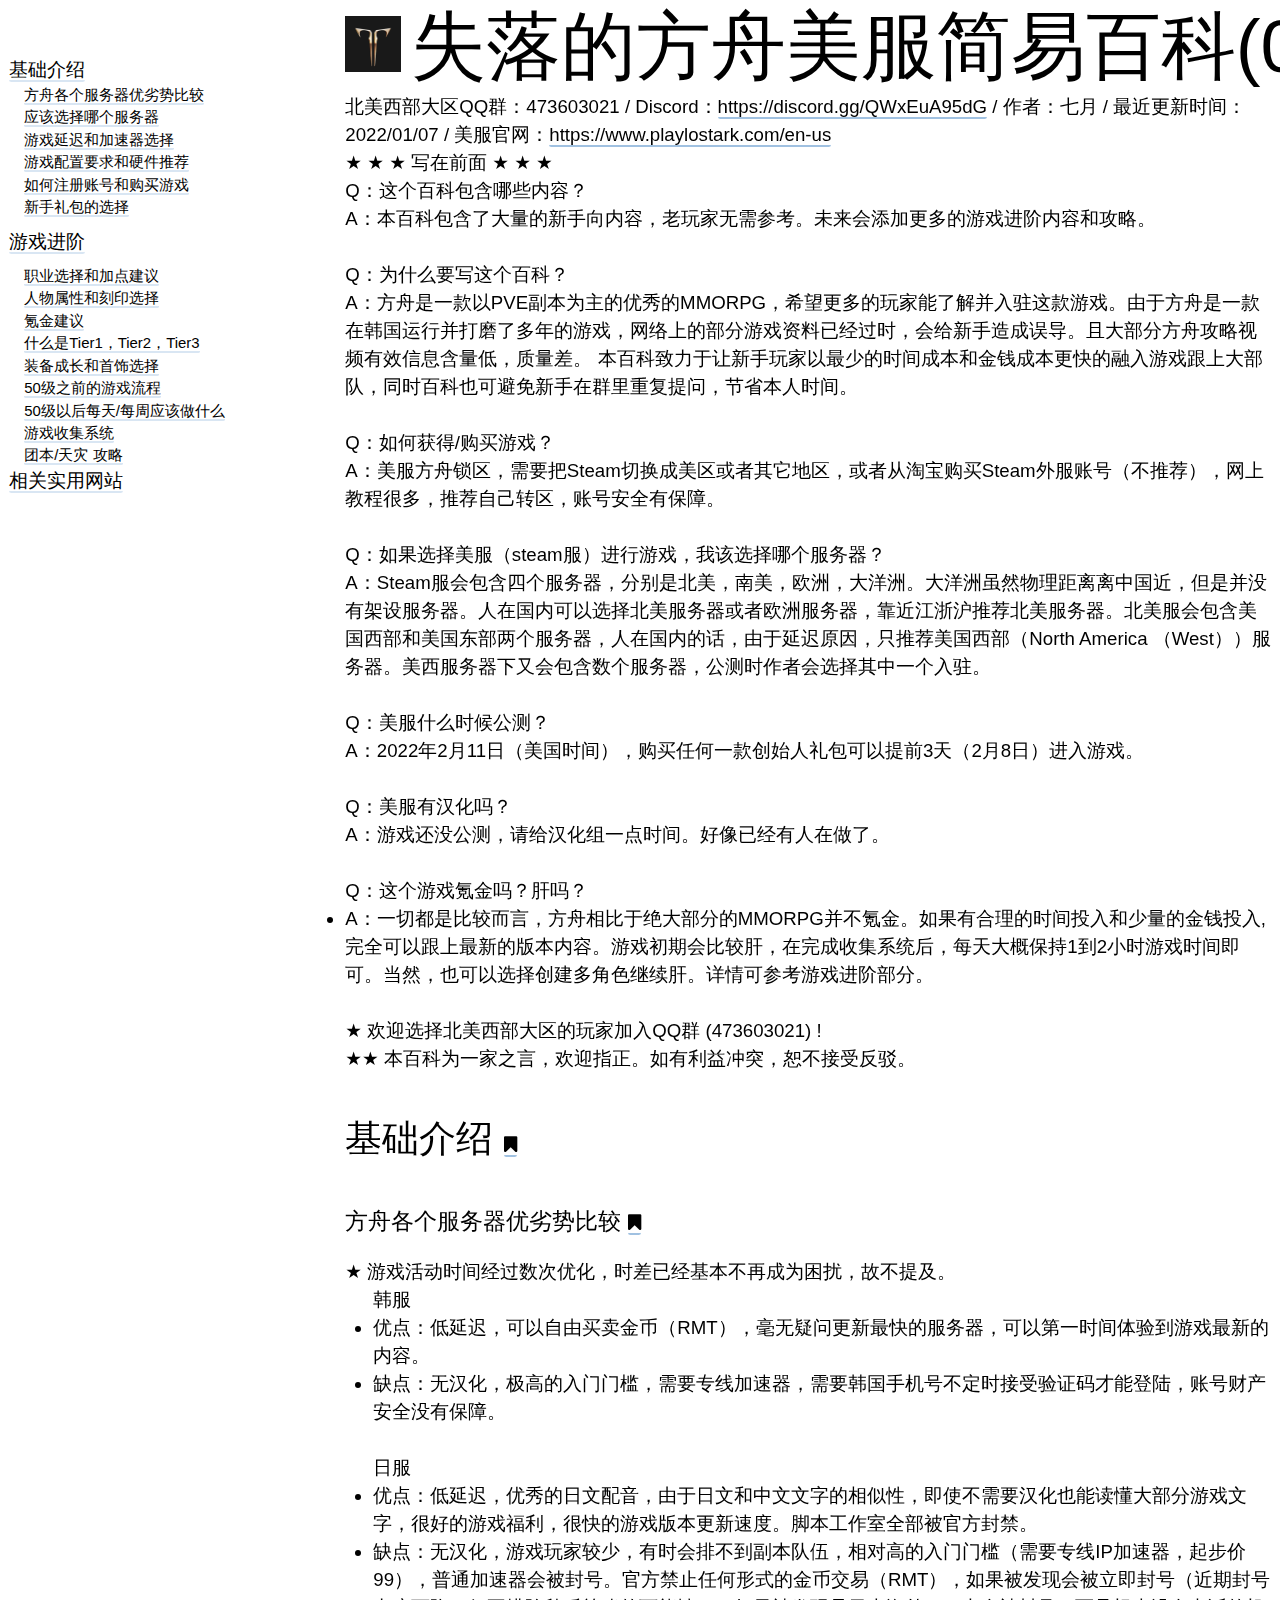
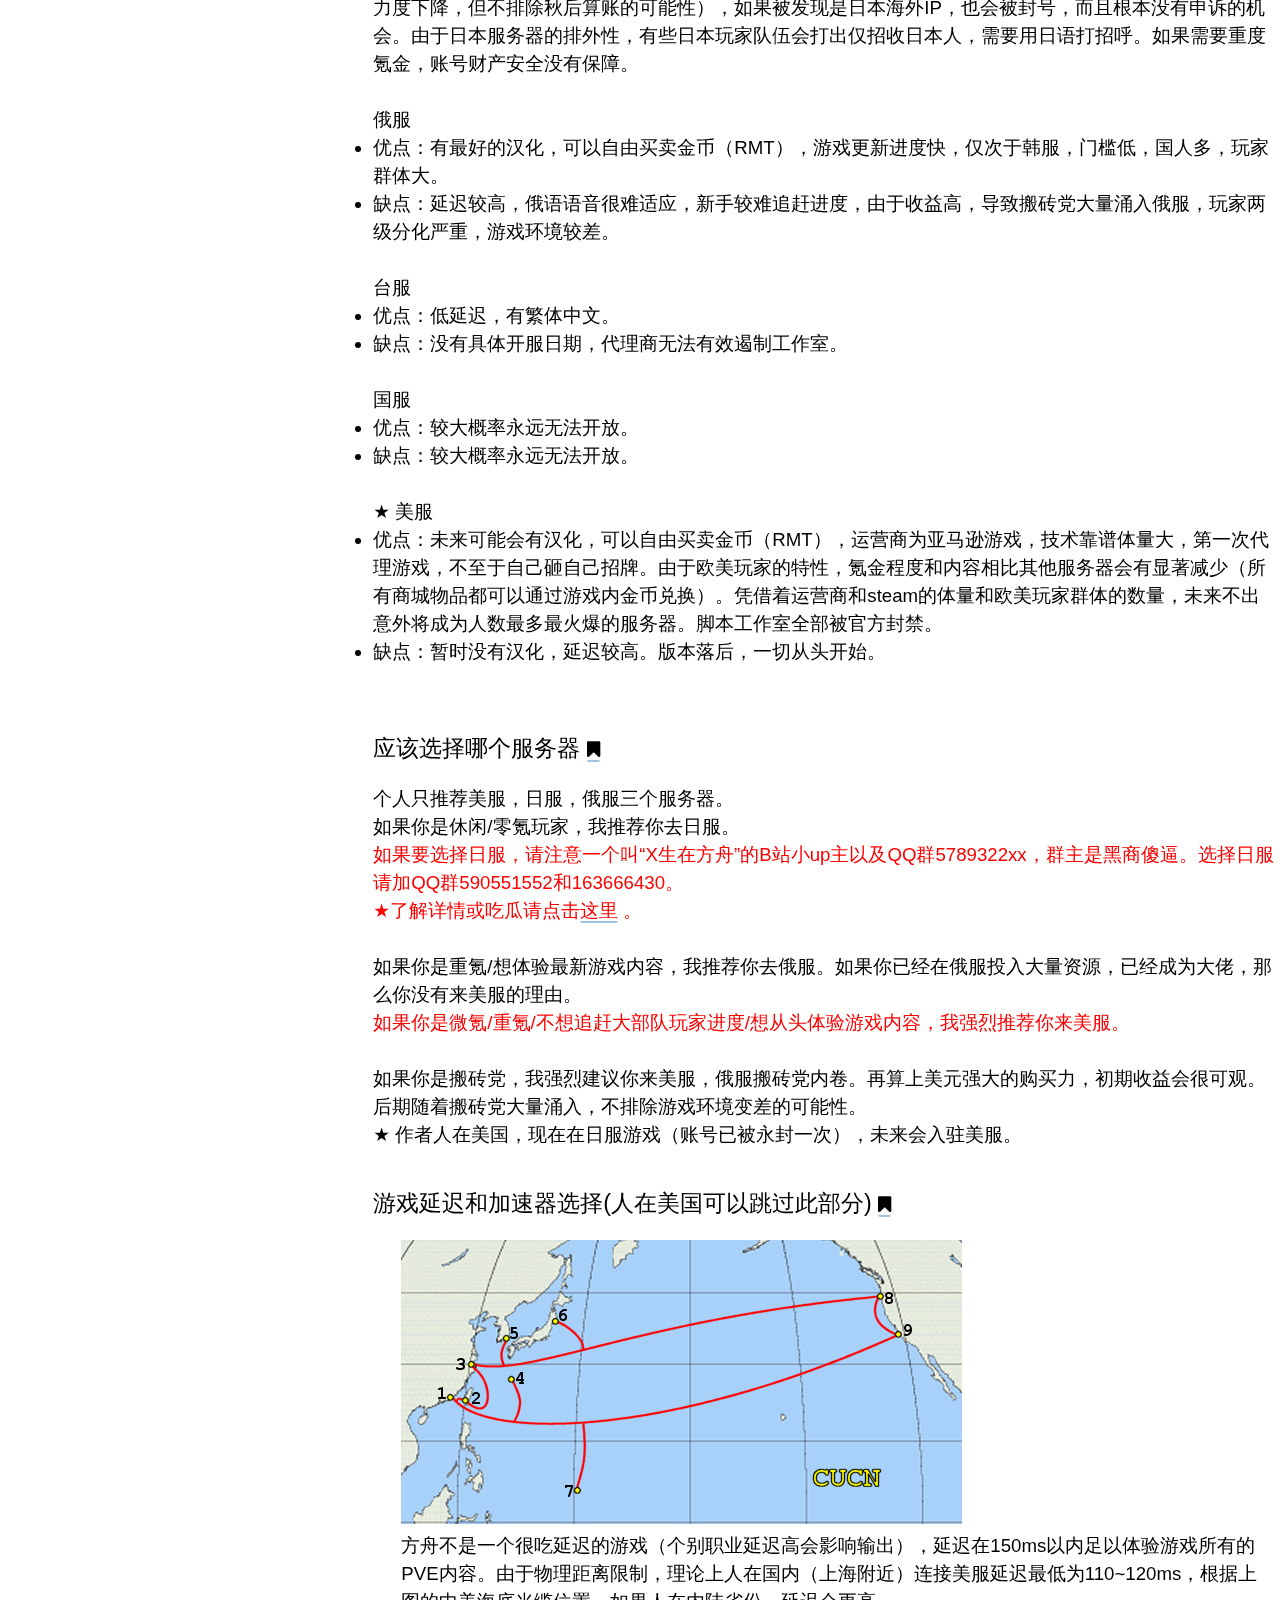
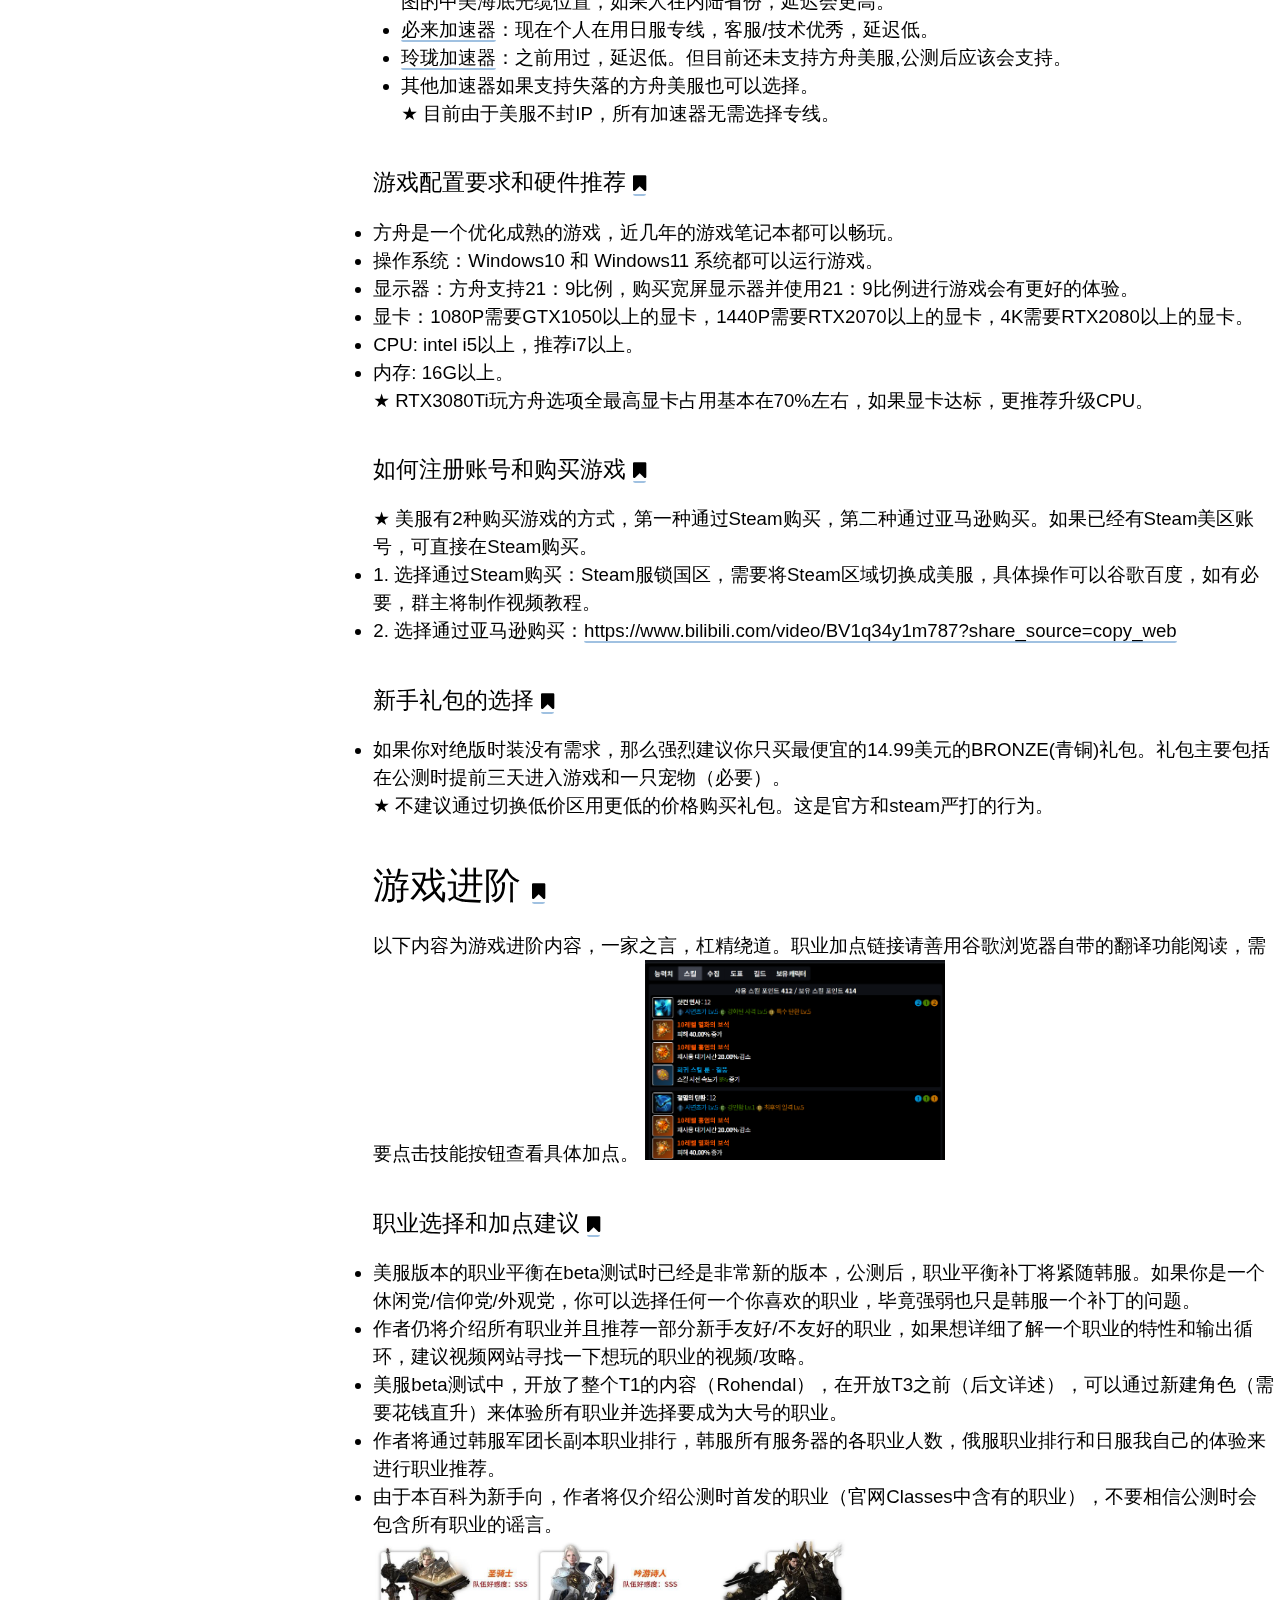
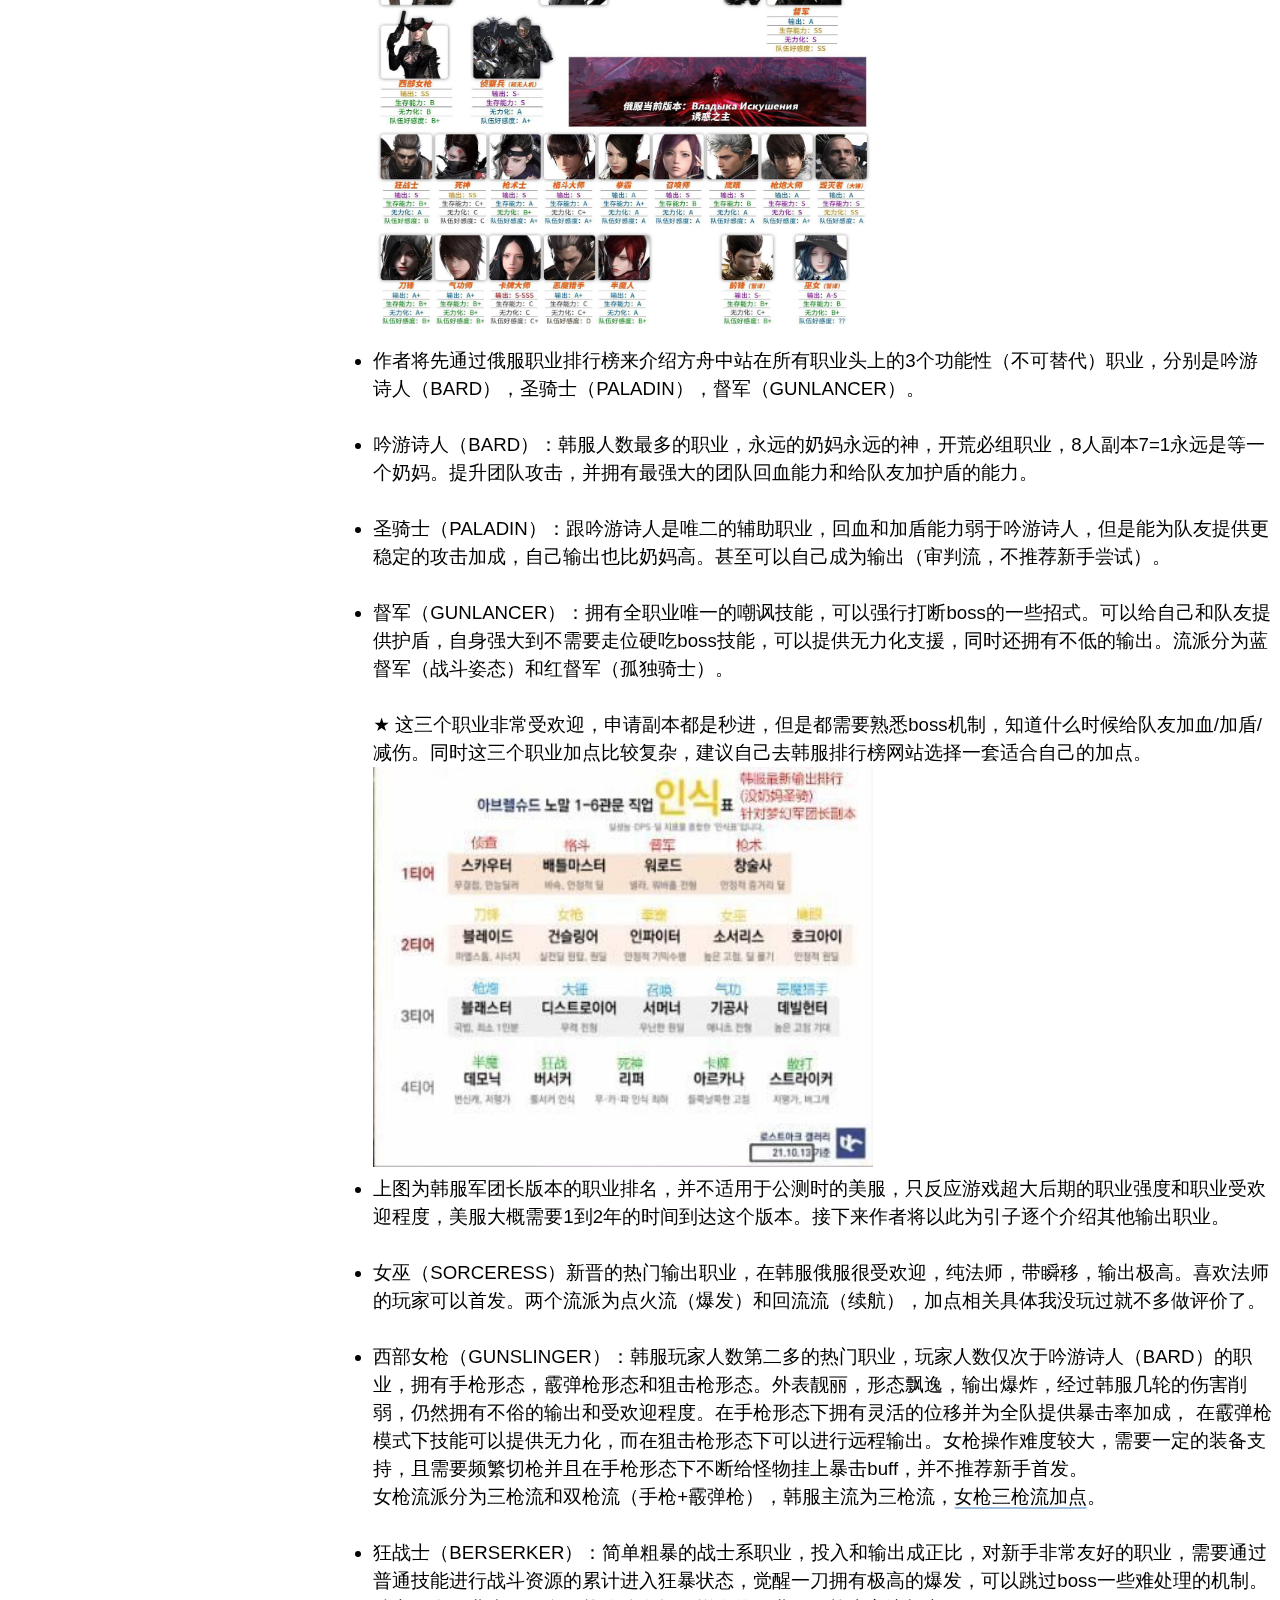
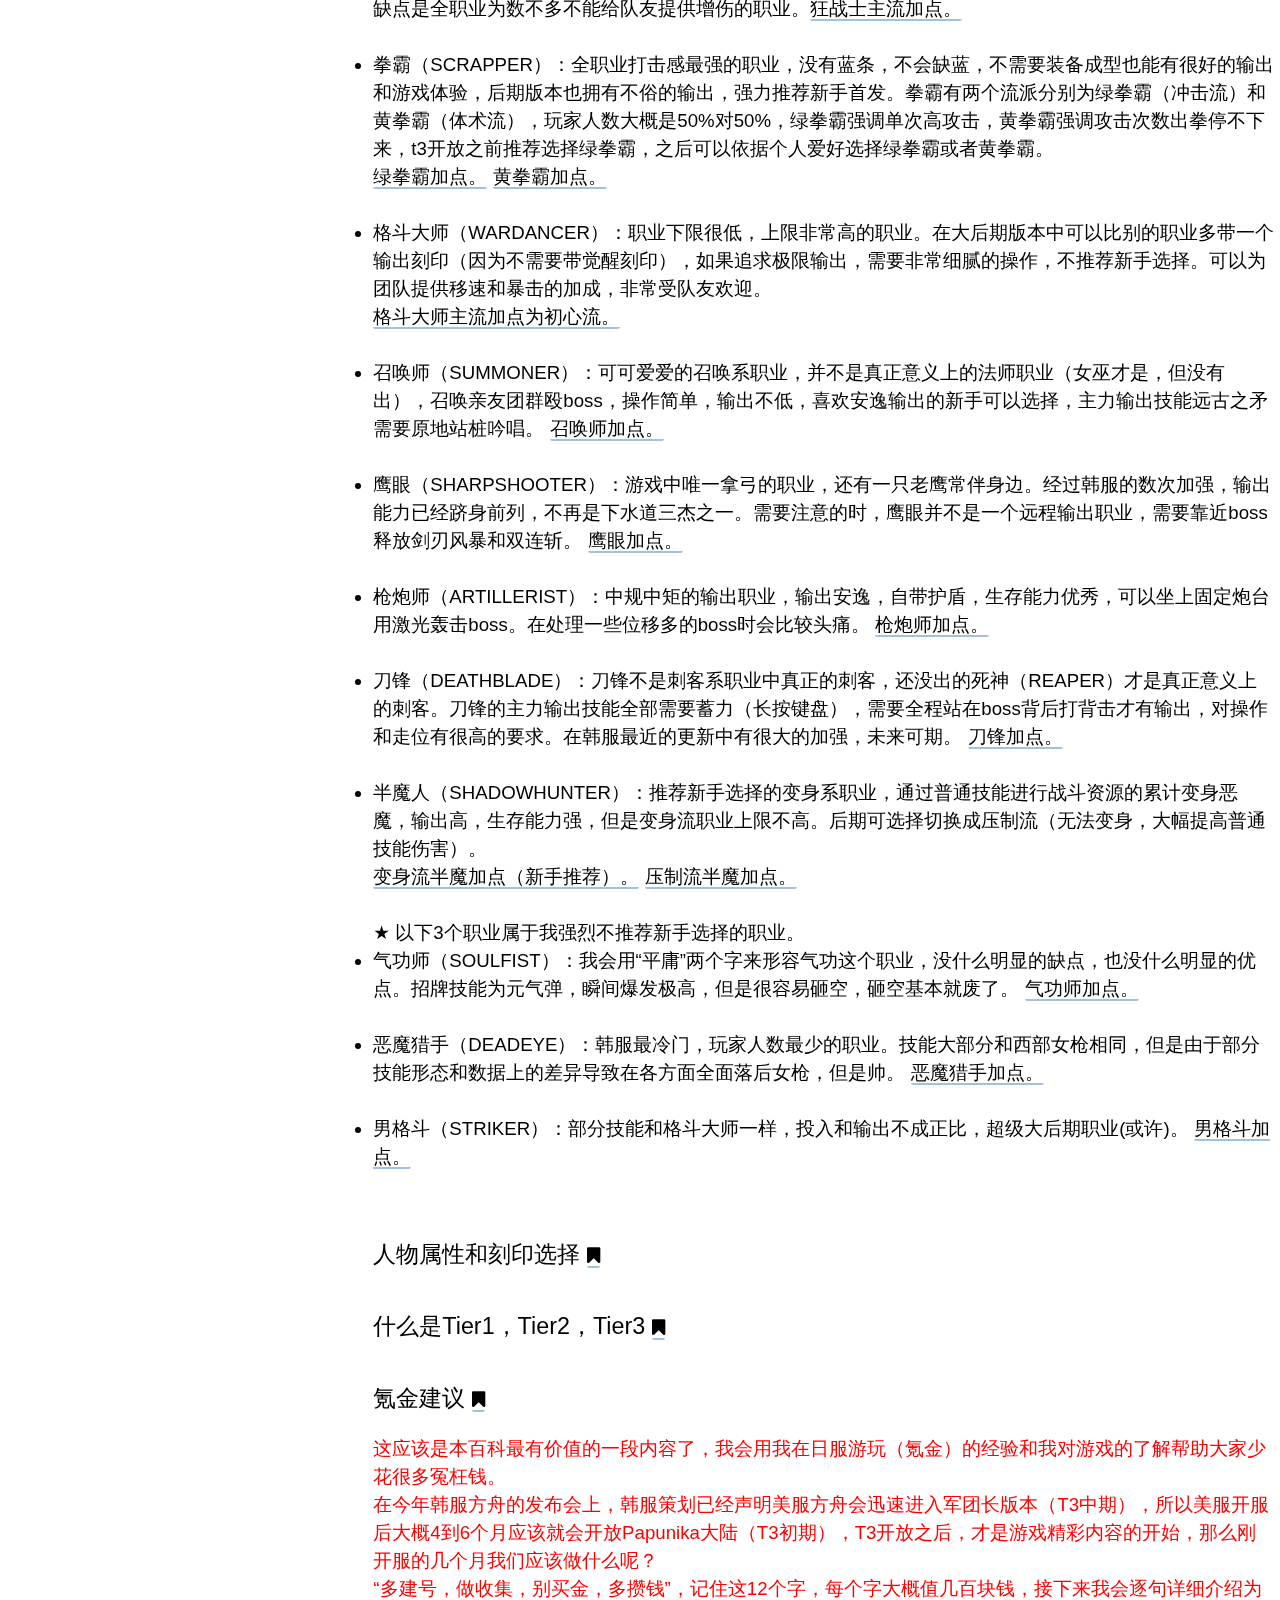
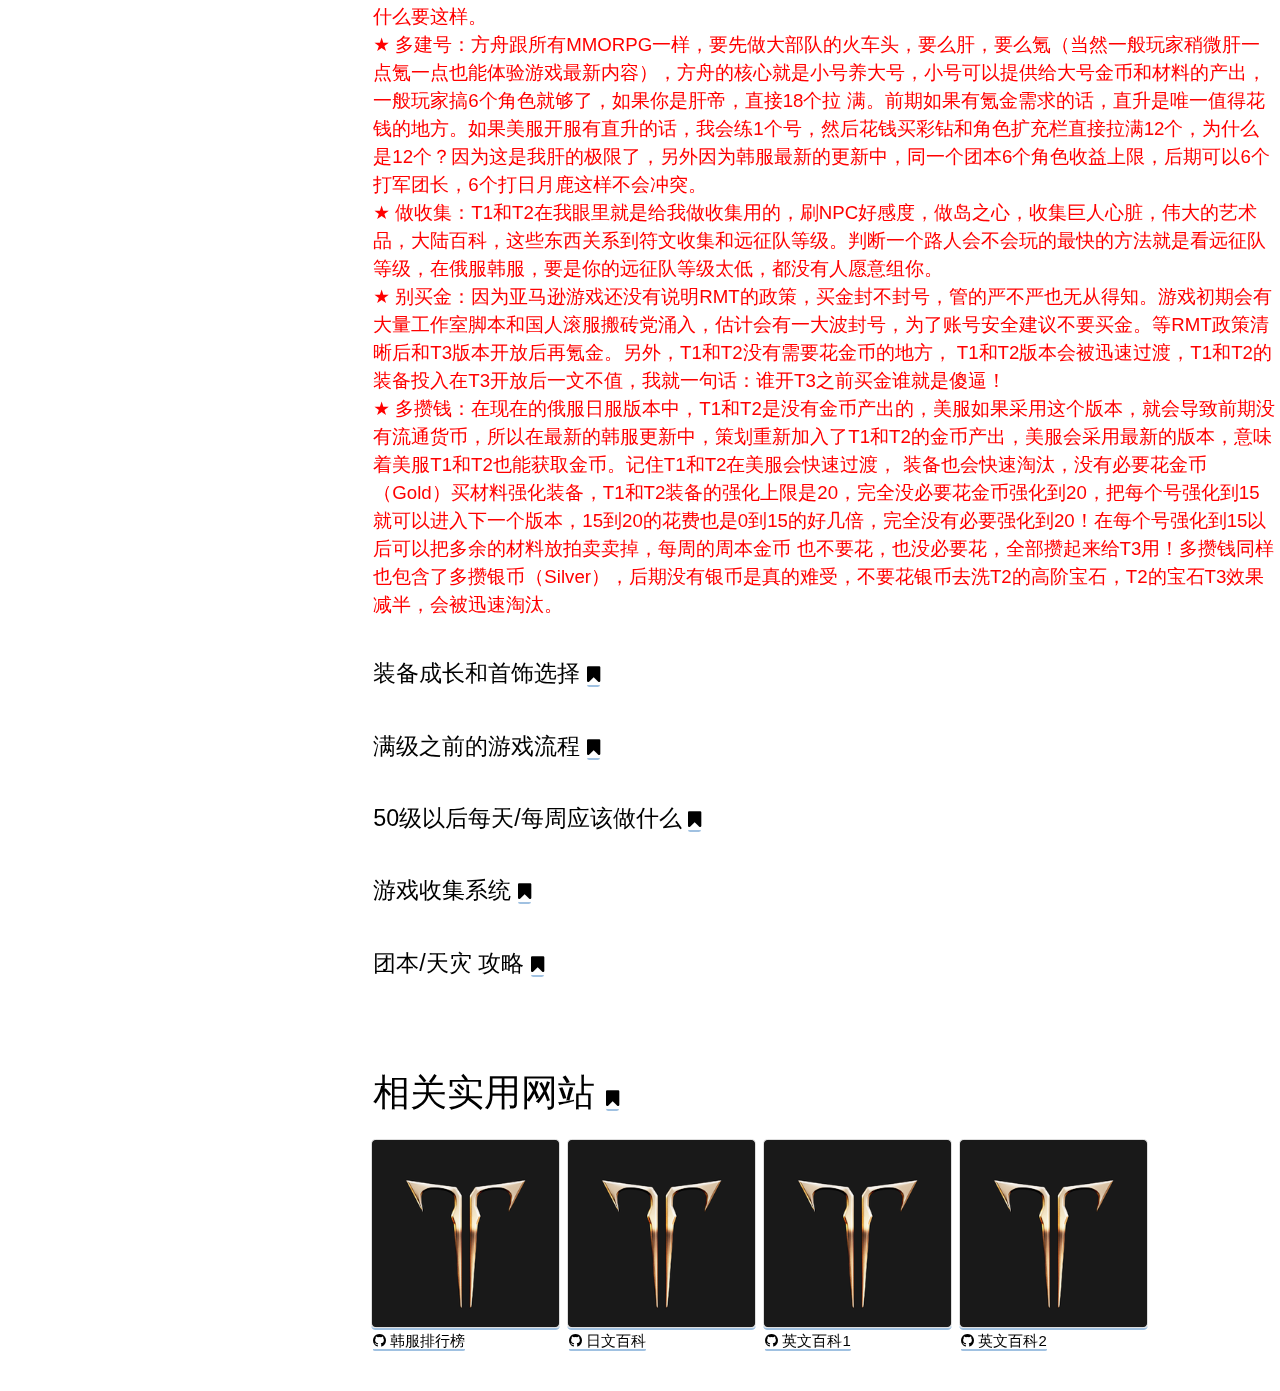
==== commit 548e0602: "update" ====
--- a/docs/index.html
+++ b/docs/index.html
@@ -189,13 +189,24 @@
 											<li> 男格斗（STRIKER）：部分技能和格斗大师一样，投入和输出不成正比，超级大后期职业(或许)。
 												<a href="https://loawa.com/char/%EC%B8%84%EB%A7%8C">男格斗加点。</a></li><br>
 					<h2 id="introduction/char"> 人物属性和刻印选择 <a href="#introduction/char"><span class="fa fa-bookmark"></span></a></h2>
+					<h2 id="introduction/tier"> 什么是Tier1，Tier2，Tier3 <a href="#introduction/tier"><span class="fa fa-bookmark"></span></a></h2>
 					<h2 id="introduction/money"> 氪金建议 <a href="#introduction/money"><span class="fa fa-bookmark"></span></a></h2>
-					<h2 id="introduction/tier"> 什么是Tier1，Tier2，Tier3 <a href="#introduction/tier"><span class="fa fa-bookmark"></span></a></h2>
+					<p style="color:red"> 这应该是本百科最有价值的一段内容了，我会用我在日服游玩（氪金）的经验和我对游戏的了解帮助大家少花很多冤枉钱。</p>
+					<p style="color:red"> 在今年韩服方舟的发布会上，韩服策划已经声明美服方舟会迅速进入军团长版本（T3中期），所以美服开服后大概4到6个月应该就会开放Papunika大陆（T3初期），T3开放之后，才是游戏精彩内容的开始，那么刚开服的几个月我们应该做什么呢？</p>
+					<p style="color:red"> “多建号，做收集，别买金，多攒钱”，记住这12个字，每个字大概值几百块钱，接下来我会逐句详细介绍为什么要这样。</p>
+					<p style="color:red">&#9733; 多建号：方舟跟所有MMORPG一样，要先做大部队的火车头，要么肝，要么氪（当然一般玩家稍微肝一点氪一点也能体验游戏最新内容），方舟的核心就是小号养大号，小号可以提供给大号金币和材料的产出，一般玩家搞6个角色就够了，如果你是肝帝，直接18个拉
+					满。前期如果有氪金需求的话，直升是唯一值得花钱的地方。如果美服开服有直升的话，我会练1个号，然后花钱买彩钻和角色扩充栏直接拉满12个，为什么是12个？因为这是我肝的极限了，另外因为韩服最新的更新中，同一个团本6个角色收益上限，后期可以6个打军团长，6个打日月鹿这样不会冲突。</p>
+					<p style="color:red">&#9733; 做收集：T1和T2在我眼里就是给我做收集用的，刷NPC好感度，做岛之心，收集巨人心脏，伟大的艺术品，大陆百科，这些东西关系到符文收集和远征队等级。判断一个路人会不会玩的最快的方法就是看远征队等级，在俄服韩服，要是你的远征队等级太低，都没有人愿意组你。</p>
+					<p style="color:red">&#9733; 别买金：因为亚马逊游戏还没有说明RMT的政策，买金封不封号，管的严不严也无从得知。游戏初期会有大量工作室脚本和国人滚服搬砖党涌入，估计会有一大波封号，为了账号安全建议不要买金。等RMT政策清晰后和T3版本开放后再氪金。另外，T1和T2没有需要花金币的地方，
+					T1和T2版本会被迅速过渡，T1和T2的装备投入在T3开放后一文不值，我就一句话：谁开T3之前买金谁就是傻逼！</p>
+					<p style="color:red">&#9733; 多攒钱：在现在的俄服日服版本中，T1和T2是没有金币产出的，美服如果采用这个版本，就会导致前期没有流通货币，所以在最新的韩服更新中，策划重新加入了T1和T2的金币产出，美服会采用最新的版本，意味着美服T1和T2也能获取金币。记住T1和T2在美服会快速过渡，
+					装备也会快速淘汰，没有必要花金币（Gold）买材料强化装备，T1和T2装备的强化上限是20，完全没必要花金币强化到20，把每个号强化到15就可以进入下一个版本，15到20的花费也是0到15的好几倍，完全没有必要强化到20！在每个号强化到15以后可以把多余的材料放拍卖卖掉，每周的周本金币
+					也不要花，也没必要花，全部攒起来给T3用！多攒钱同样也包含了多攒银币（Silver），后期没有银币是真的难受，不要花银币去洗T2的高阶宝石，T2的宝石T3效果减半，会被迅速淘汰。</p>
 					<h2 id="introduction/gear"> 装备成长和首饰选择 <a href="#introduction/gear"><span class="fa fa-bookmark"></span></a></h2>
 					<h2 id="introduction/level"> 满级之前的游戏流程 <a href="#introduction/level"><span class="fa fa-bookmark"></span></a></h2>
 					<h2 id="introduction/end"> 50级以后每天/每周应该做什么 <a href="#introduction/end"><span class="fa fa-bookmark"></span></a></h2>
 					<h2 id="introduction/collection"> 游戏收集系统 <a href="#introduction/collection"><span class="fa fa-bookmark"></span></a></h2>
-					<h2 id="introduction/collection"> 团本/天灾 攻略 <a href="#introduction/gonglue"><span class="fa fa-bookmark"></span></a></h2>
+					<h2 id="introduction/gonglue"> 团本/天灾 攻略 <a href="#introduction/gonglue"><span class="fa fa-bookmark"></span></a></h2>
 
 
 			<p><span class="fa fa-sign-blank"></span></p>
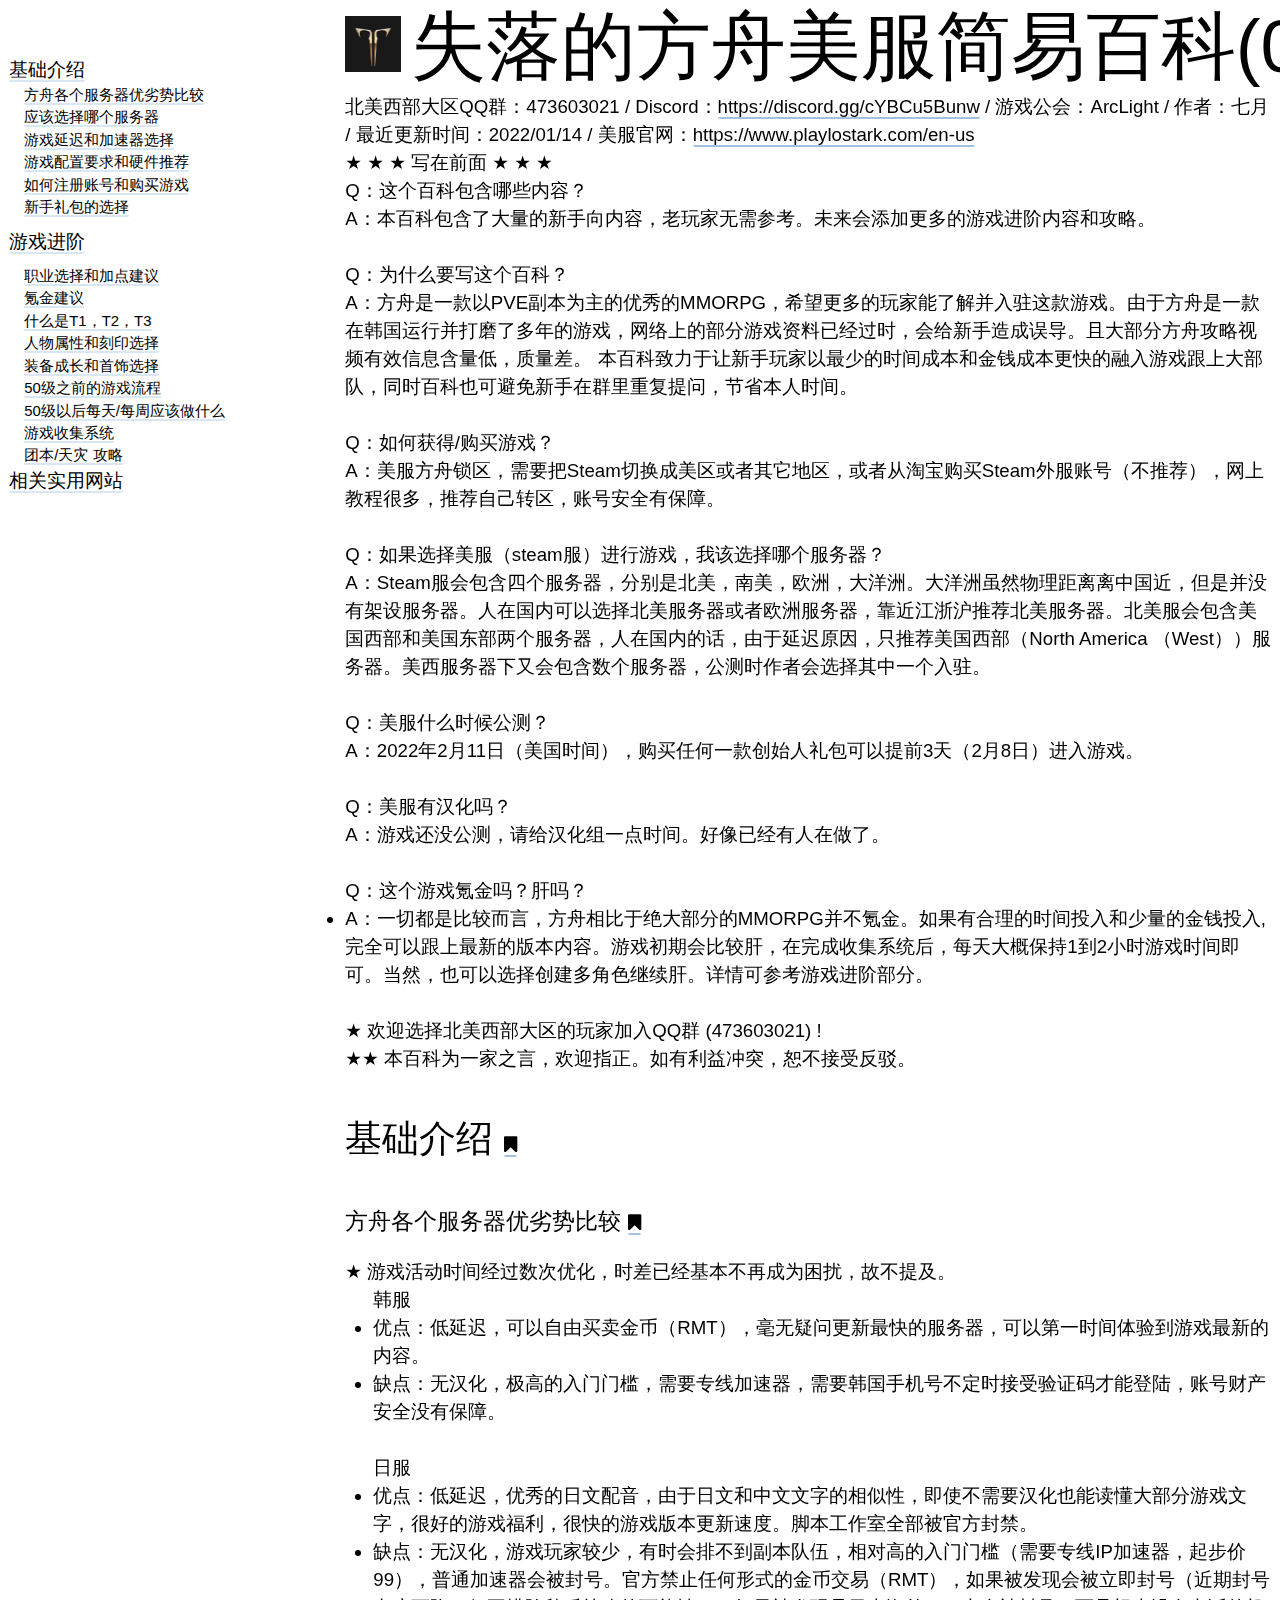
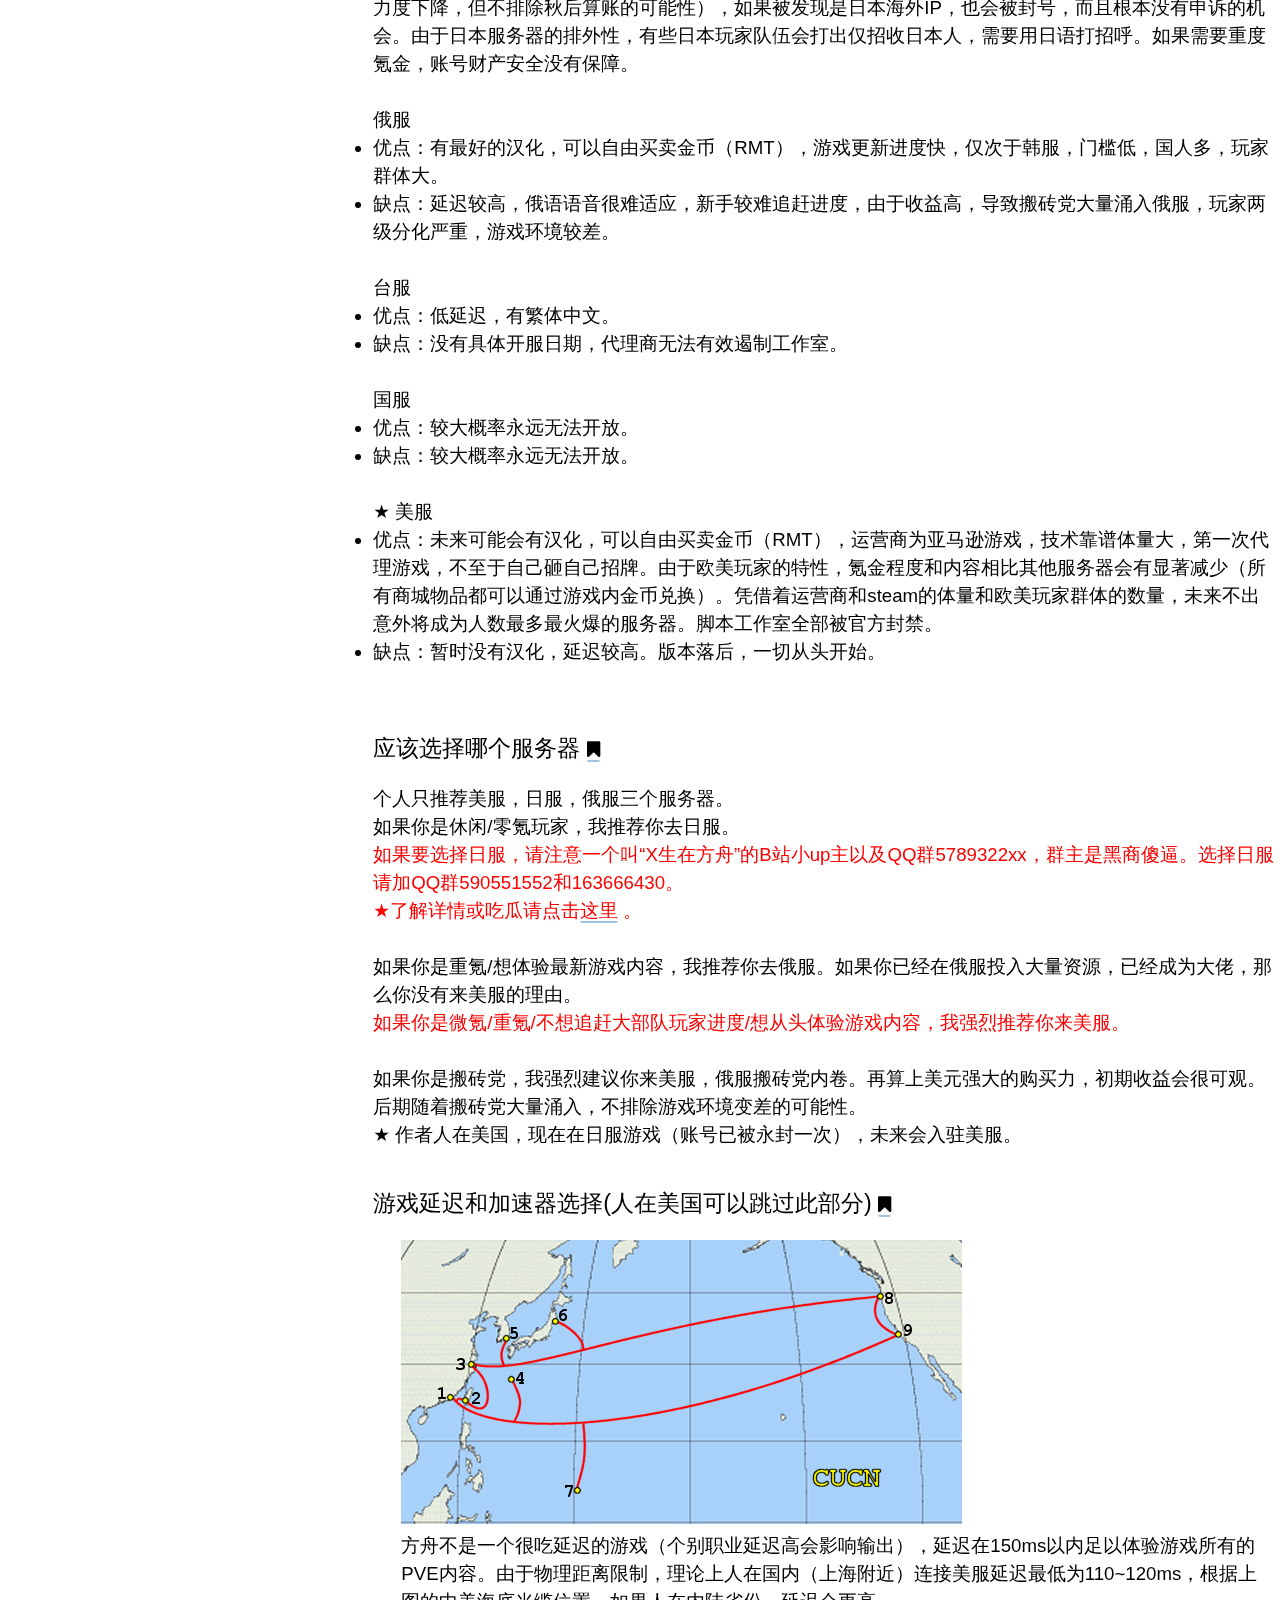
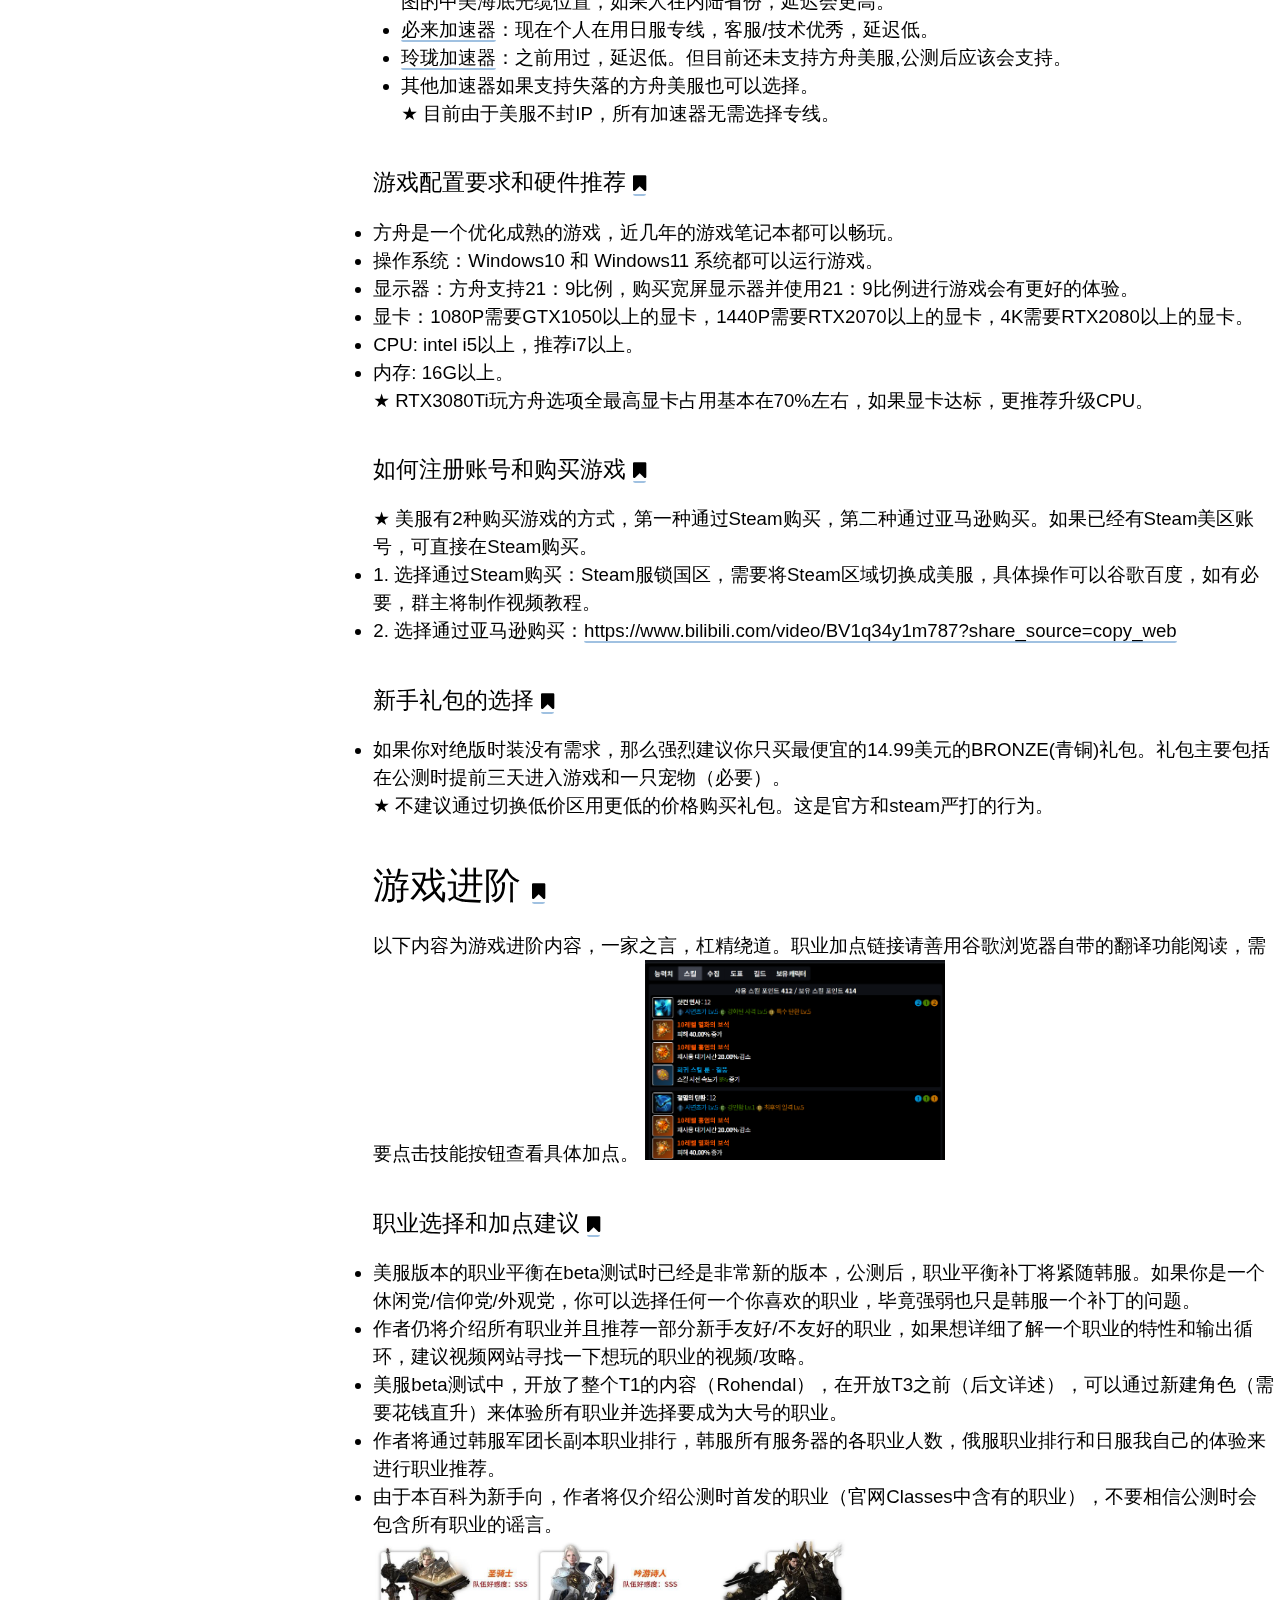
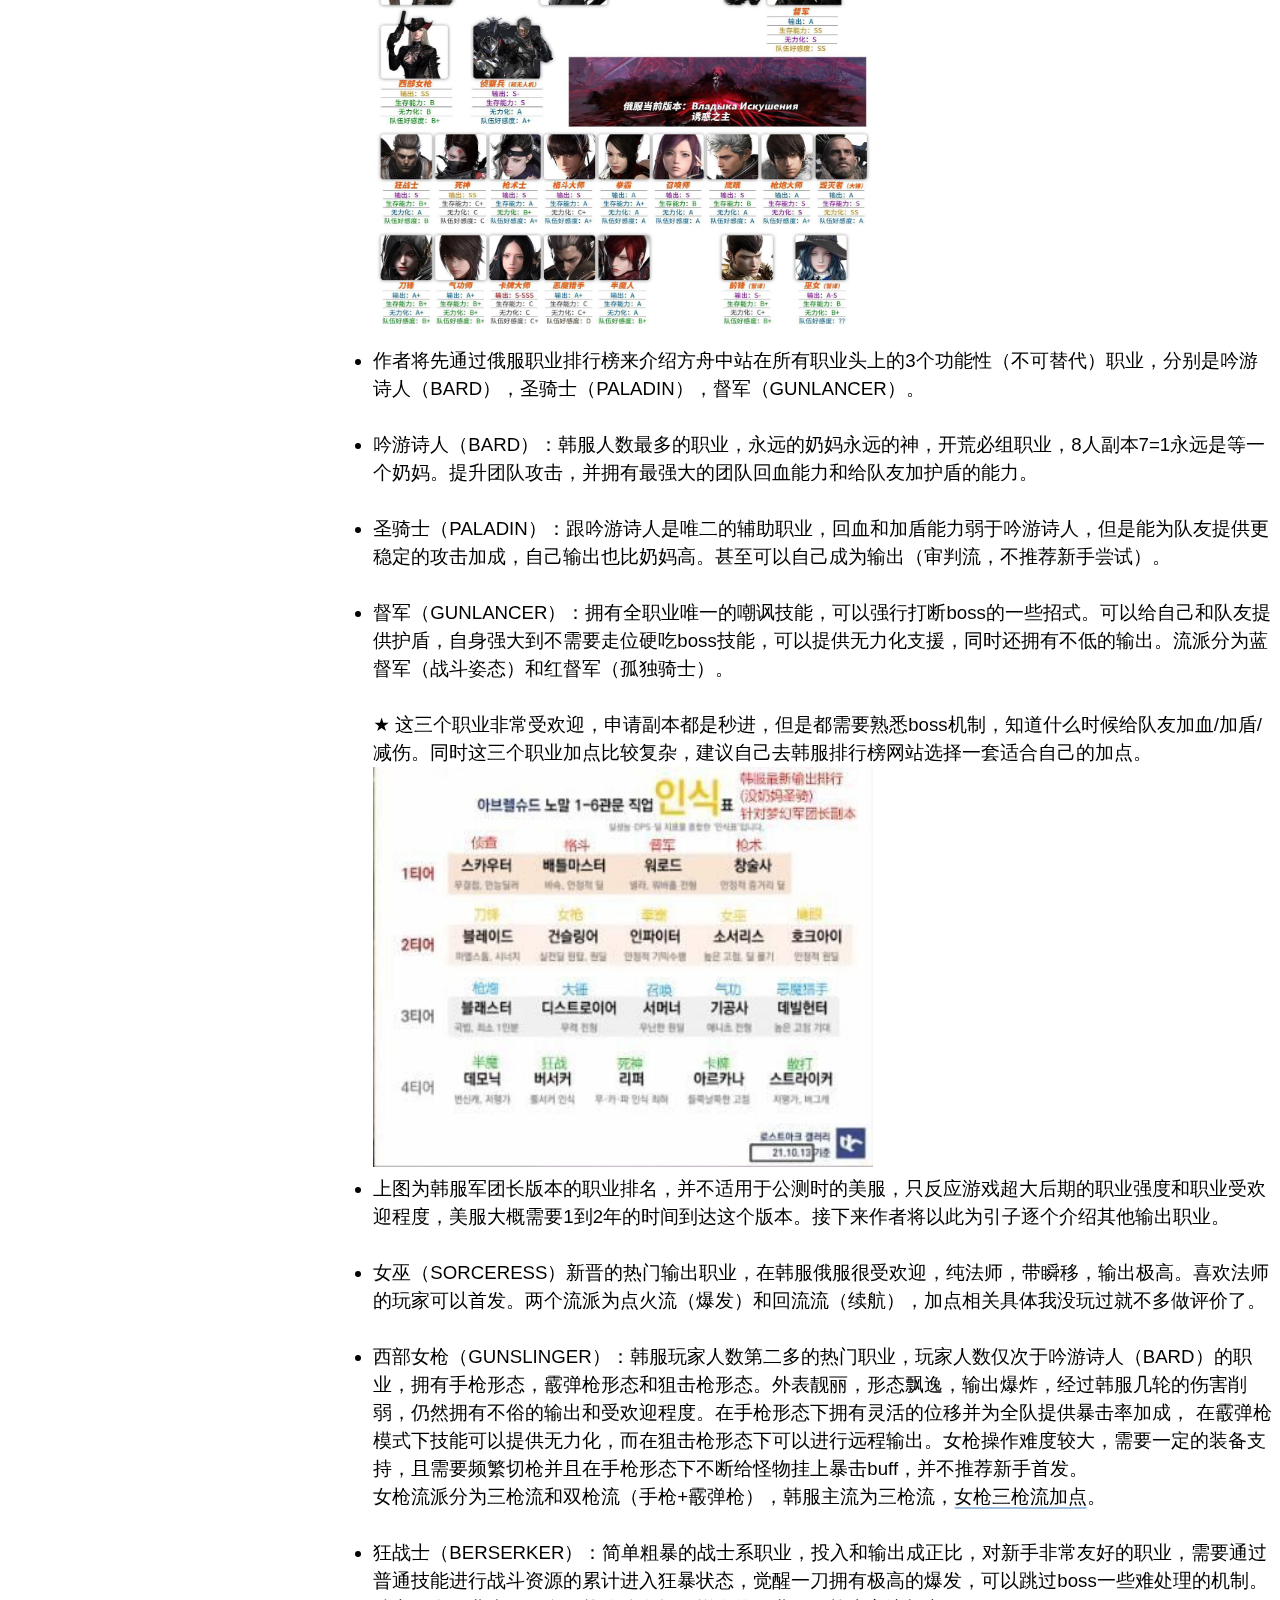
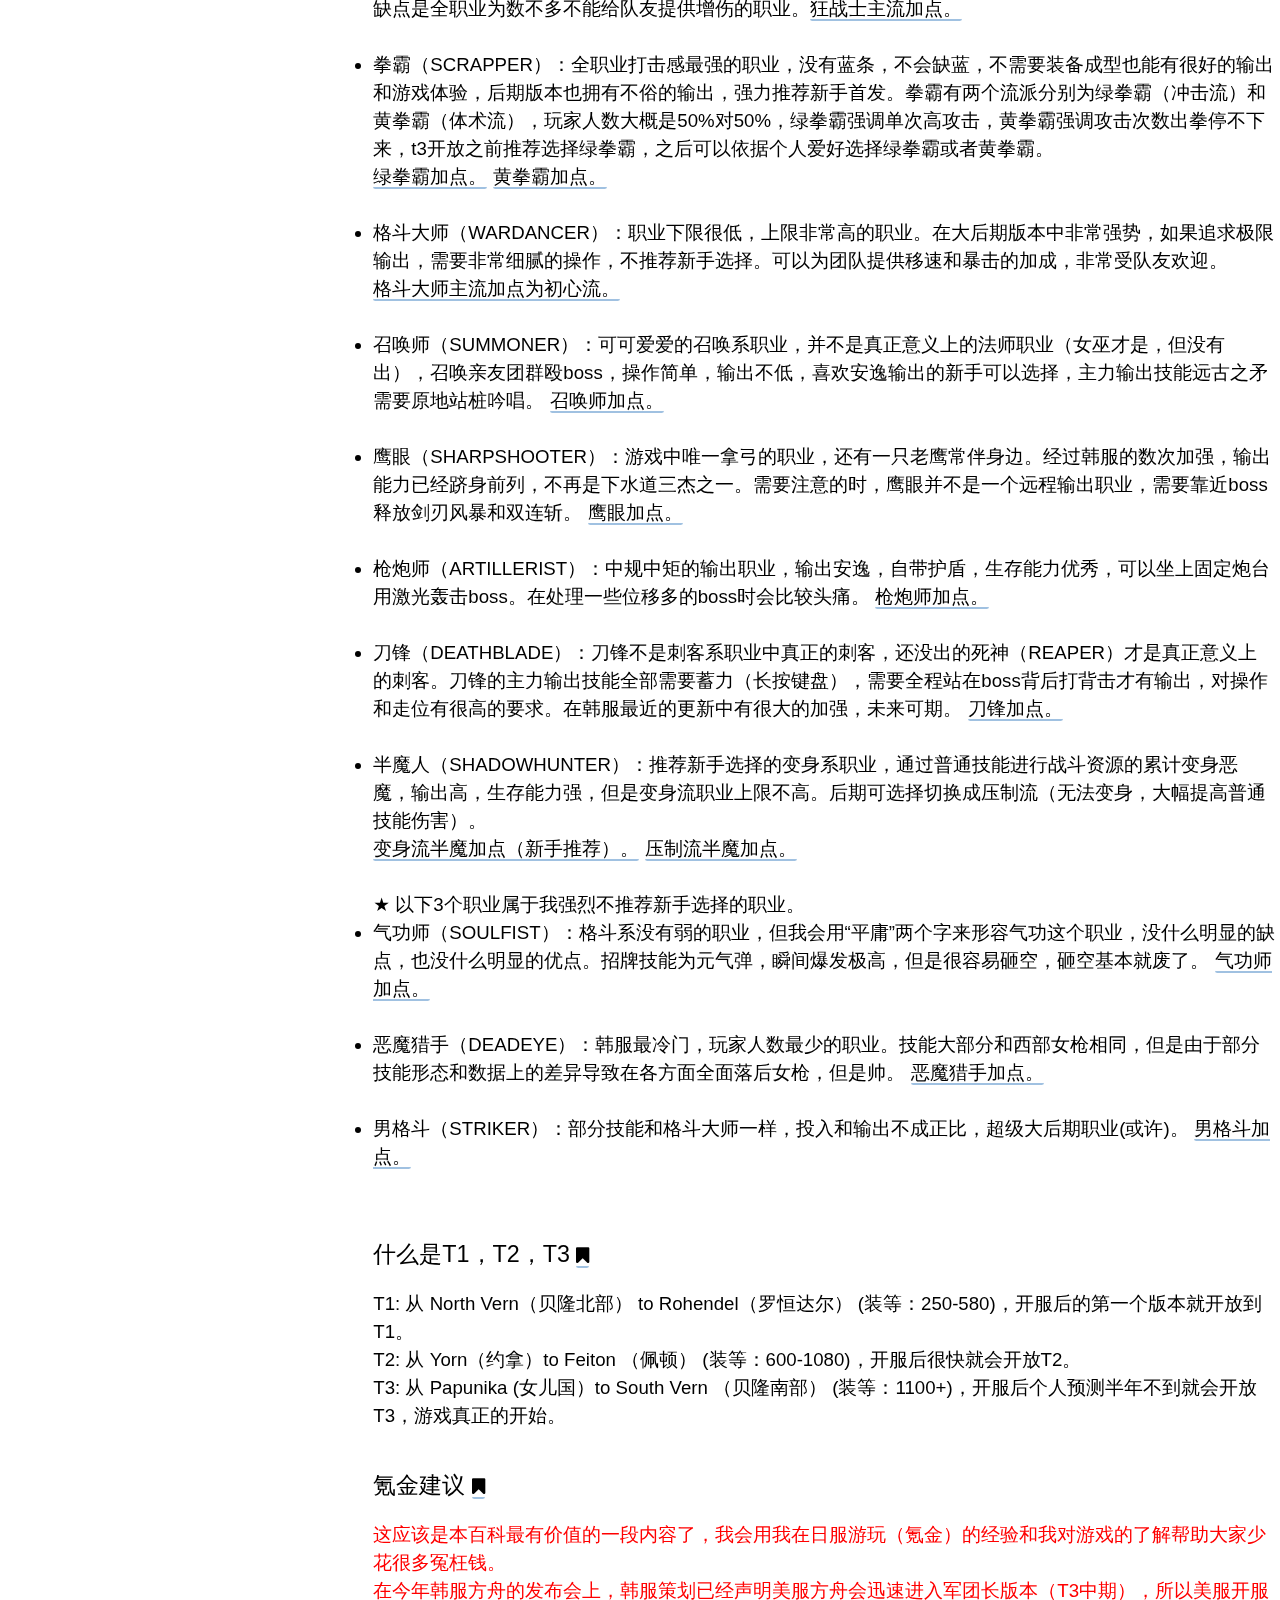
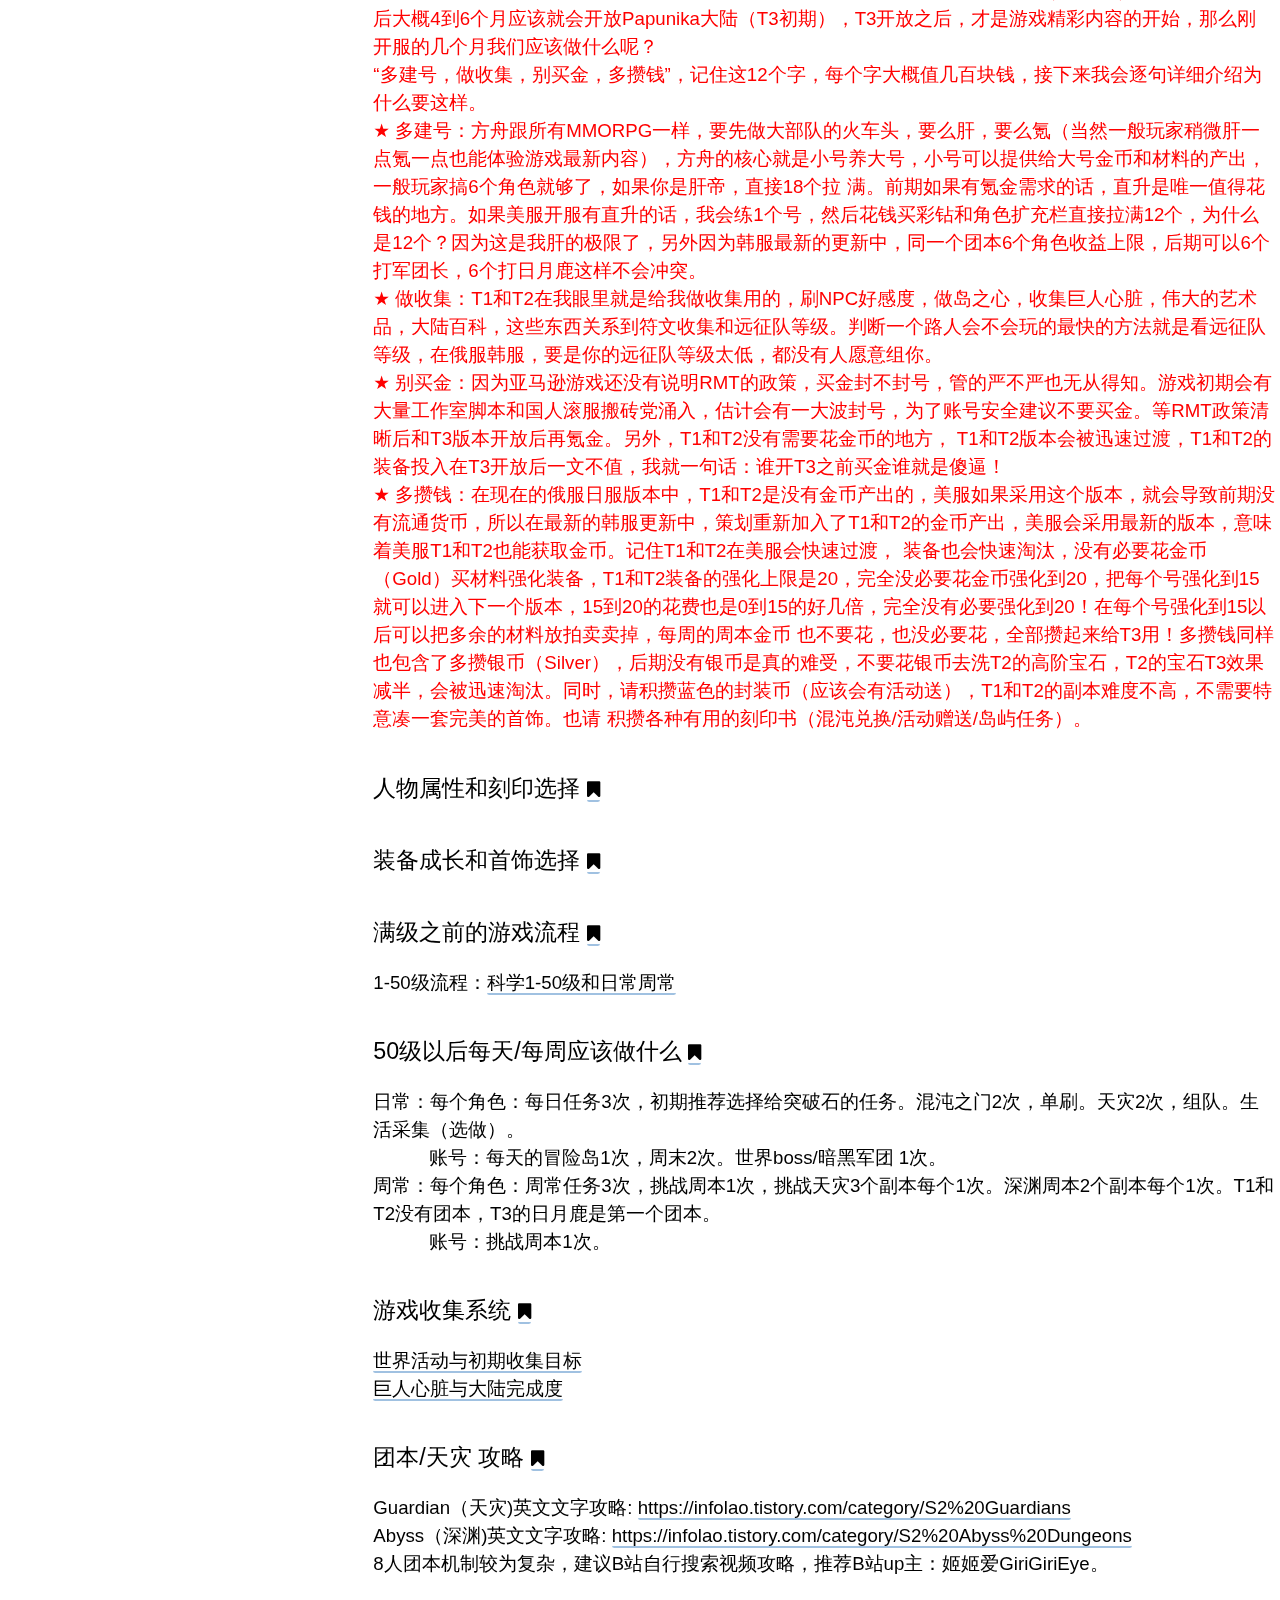
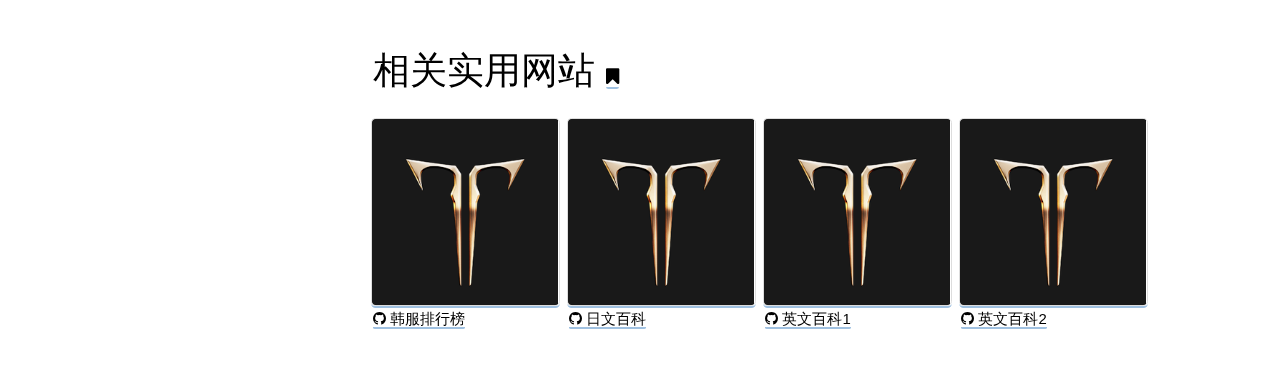
==== commit 28d4a59a: "update" ====
--- a/docs/index.html
+++ b/docs/index.html
@@ -26,10 +26,10 @@
 			<a id="open-navigation" class="activatable plain-link"><span class="fa fa-bars"></span></a>
 			<div id="open-navigation-bg"></div>
 
-			<h1 id="top" class="title"><span class="title-logo"></span>失落的方舟美服简易百科(0.0.4)</h1>
+			<h1 id="top" class="title"><span class="title-logo"></span>失落的方舟美服简易百科(0.0.5)</h1>
 
 			<div class="subtitle">
-				北美西部大区QQ群：473603021 / Discord：<a href="https://discord.gg/QWxEuA95dG">https://discord.gg/QWxEuA95dG</a> / 作者：七月 / 最近更新时间：2022/01/07 / 美服官网：<a href="https://www.playlostark.com/en-us">https://www.playlostark.com/en-us</a>
+				北美西部大区QQ群：473603021 / Discord：<a href="https://discord.gg/QWxEuA95dG">https://discord.gg/cYBCu5Bunw</a> / 游戏公会：ArcLight / 作者：七月 / 最近更新时间：2022/01/14 / 美服官网：<a href="https://www.playlostark.com/en-us">https://www.playlostark.com/en-us</a>
 			</div>
 
 			&#9733;	&#9733;	&#9733;	写在前面	&#9733;	&#9733;	&#9733;
@@ -164,7 +164,7 @@
 					<li> 拳霸（SCRAPPER）：全职业打击感最强的职业，没有蓝条，不会缺蓝，不需要装备成型也能有很好的输出和游戏体验，后期版本也拥有不俗的输出，强力推荐新手首发。拳霸有两个流派分别为绿拳霸（冲击流）和黄拳霸（体术流），玩家人数大概是50%对50%，绿拳霸强调单次高攻击，黄拳霸强调攻击次数出拳停不下来，t3开放之前推荐选择绿拳霸，之后可以依据个人爱好选择绿拳霸或者黄拳霸。<br>
 						<a href="https://loawa.com/char/%EB%9D%BC%EB%9D%BC%EB%A7%9B%EB%85%B9%EC%B0%A8">绿拳霸加点。</a> <a href="https://loawa.com/char/%EC%8F%AD%EB%AF%B8">黄拳霸加点。</a></li>
 					<br>
-					<li> 格斗大师（WARDANCER）：职业下限很低，上限非常高的职业。在大后期版本中可以比别的职业多带一个输出刻印（因为不需要带觉醒刻印），如果追求极限输出，需要非常细腻的操作，不推荐新手选择。可以为团队提供移速和暴击的加成，非常受队友欢迎。<br>
+					<li> 格斗大师（WARDANCER）：职业下限很低，上限非常高的职业。在大后期版本中非常强势，如果追求极限输出，需要非常细腻的操作，不推荐新手选择。可以为团队提供移速和暴击的加成，非常受队友欢迎。<br>
 						<a href="https://loawa.com/char/%EC%97%85%ED%98%80">格斗大师主流加点为初心流。</a></li>
 					<br>
 					<li> 召唤师（SUMMONER）：可可爱爱的召唤系职业，并不是真正意义上的法师职业（女巫才是，但没有出），召唤亲友团群殴boss，操作简单，输出不低，喜欢安逸输出的新手可以选择，主力输出技能远古之矛需要原地站桩吟唱。
@@ -182,14 +182,16 @@
 								<li> 半魔人（SHADOWHUNTER）：推荐新手选择的变身系职业，通过普通技能进行战斗资源的累计变身恶魔，输出高，生存能力强，但是变身流职业上限不高。后期可选择切换成压制流（无法变身，大幅提高普通技能伤害）。<br>
 									<a href="https://loawa.com/char/%ED%84%94%EA%B2%BD">变身流半魔加点（新手推荐）。</a>  <a href="https://loawa.com/char/osteriaTMU">压制流半魔加点。</a></li><br>
 									&#9733; 以下3个职业属于我强烈不推荐新手选择的职业。
-									<li> 气功师（SOULFIST）：我会用“平庸”两个字来形容气功这个职业，没什么明显的缺点，也没什么明显的优点。招牌技能为元气弹，瞬间爆发极高，但是很容易砸空，砸空基本就废了。
+									<li> 气功师（SOULFIST）：格斗系没有弱的职业，但我会用“平庸”两个字来形容气功这个职业，没什么明显的缺点，也没什么明显的优点。招牌技能为元气弹，瞬间爆发极高，但是很容易砸空，砸空基本就废了。
 										<a href="https://loawa.com/char/%EC%B2%B4%EB%82%98">气功师加点。</a></li><br>
 										<li> 恶魔猎手（DEADEYE）：韩服最冷门，玩家人数最少的职业。技能大部分和西部女枪相同，但是由于部分技能形态和数据上的差异导致在各方面全面落后女枪，但是帅。
 											<a href="https://loawa.com/char/%EC%82%AC%EC%86%8C">恶魔猎手加点。</a></li><br>
 											<li> 男格斗（STRIKER）：部分技能和格斗大师一样，投入和输出不成正比，超级大后期职业(或许)。
 												<a href="https://loawa.com/char/%EC%B8%84%EB%A7%8C">男格斗加点。</a></li><br>
-					<h2 id="introduction/char"> 人物属性和刻印选择 <a href="#introduction/char"><span class="fa fa-bookmark"></span></a></h2>
-					<h2 id="introduction/tier"> 什么是Tier1，Tier2，Tier3 <a href="#introduction/tier"><span class="fa fa-bookmark"></span></a></h2>
+					<h2 id="introduction/tier"> 什么是T1，T2，T3 <a href="#introduction/tier"><span class="fa fa-bookmark"></span></a></h2>
+					<p> T1: 从 North Vern（贝隆北部） to Rohendel（罗恒达尔） (装等：250-580)，开服后的第一个版本就开放到T1。</p>
+					<p> T2: 从 Yorn（约拿）to Feiton （佩顿） (装等：600-1080)，开服后很快就会开放T2。</p>
+					<p> T3: 从 Papunika (女儿国）to South Vern （贝隆南部） (装等：1100+)，开服后个人预测半年不到就会开放T3，游戏真正的开始。</p>
 					<h2 id="introduction/money"> 氪金建议 <a href="#introduction/money"><span class="fa fa-bookmark"></span></a></h2>
 					<p style="color:red"> 这应该是本百科最有价值的一段内容了，我会用我在日服游玩（氪金）的经验和我对游戏的了解帮助大家少花很多冤枉钱。</p>
 					<p style="color:red"> 在今年韩服方舟的发布会上，韩服策划已经声明美服方舟会迅速进入军团长版本（T3中期），所以美服开服后大概4到6个月应该就会开放Papunika大陆（T3初期），T3开放之后，才是游戏精彩内容的开始，那么刚开服的几个月我们应该做什么呢？</p>
@@ -201,13 +203,24 @@
 					T1和T2版本会被迅速过渡，T1和T2的装备投入在T3开放后一文不值，我就一句话：谁开T3之前买金谁就是傻逼！</p>
 					<p style="color:red">&#9733; 多攒钱：在现在的俄服日服版本中，T1和T2是没有金币产出的，美服如果采用这个版本，就会导致前期没有流通货币，所以在最新的韩服更新中，策划重新加入了T1和T2的金币产出，美服会采用最新的版本，意味着美服T1和T2也能获取金币。记住T1和T2在美服会快速过渡，
 					装备也会快速淘汰，没有必要花金币（Gold）买材料强化装备，T1和T2装备的强化上限是20，完全没必要花金币强化到20，把每个号强化到15就可以进入下一个版本，15到20的花费也是0到15的好几倍，完全没有必要强化到20！在每个号强化到15以后可以把多余的材料放拍卖卖掉，每周的周本金币
-					也不要花，也没必要花，全部攒起来给T3用！多攒钱同样也包含了多攒银币（Silver），后期没有银币是真的难受，不要花银币去洗T2的高阶宝石，T2的宝石T3效果减半，会被迅速淘汰。</p>
+					也不要花，也没必要花，全部攒起来给T3用！多攒钱同样也包含了多攒银币（Silver），后期没有银币是真的难受，不要花银币去洗T2的高阶宝石，T2的宝石T3效果减半，会被迅速淘汰。同时，请积攒蓝色的封装币（应该会有活动送），T1和T2的副本难度不高，不需要特意凑一套完美的首饰。也请
+					积攒各种有用的刻印书（混沌兑换/活动赠送/岛屿任务）。</p>
+					<h2 id="introduction/char"> 人物属性和刻印选择 <a href="#introduction/char"><span class="fa fa-bookmark"></span></a></h2>
 					<h2 id="introduction/gear"> 装备成长和首饰选择 <a href="#introduction/gear"><span class="fa fa-bookmark"></span></a></h2>
 					<h2 id="introduction/level"> 满级之前的游戏流程 <a href="#introduction/level"><span class="fa fa-bookmark"></span></a></h2>
+					<p> 1-50级流程：<a href="https://www.bilibili.com/read/cv14772184">科学1-50级和日常周常</a> </p>
 					<h2 id="introduction/end"> 50级以后每天/每周应该做什么 <a href="#introduction/end"><span class="fa fa-bookmark"></span></a></h2>
+					<p> 日常：每个角色：每日任务3次，初期推荐选择给突破石的任务。混沌之门2次，单刷。天灾2次，组队。生活采集（选做）。<br>
+					&emsp;&emsp;&emsp;账号：每天的冒险岛1次，周末2次。世界boss/暗黑军团 1次。</p>
+					<p> 周常：每个角色：周常任务3次，挑战周本1次，挑战天灾3个副本每个1次。深渊周本2个副本每个1次。T1和T2没有团本，T3的日月鹿是第一个团本。<br>
+					&emsp;&emsp;&emsp;账号：挑战周本1次。</p>
 					<h2 id="introduction/collection"> 游戏收集系统 <a href="#introduction/collection"><span class="fa fa-bookmark"></span></a></h2>
+					<p> <a href="https://www.bilibili.com/read/cv14786747">世界活动与初期收集目标</a> </p>
+					<p> <a href="https://www.bilibili.com/read/cv14829781">巨人心脏与大陆完成度</a> </p>
 					<h2 id="introduction/gonglue"> 团本/天灾 攻略 <a href="#introduction/gonglue"><span class="fa fa-bookmark"></span></a></h2>
-
+					Guardian（天灾)英文文字攻略: <a href="https://infolao.tistory.com/category/S2%20Guardians">https://infolao.tistory.com/category/S2%20Guardians</a><br>
+					Abyss（深渊)英文文字攻略: <a href="https://infolao.tistory.com/category/S2%20Abyss%20Dungeons">https://infolao.tistory.com/category/S2%20Abyss%20Dungeons</a><br>
+					8人团本机制较为复杂，建议B站自行搜索视频攻略，推荐B站up主：姬姬爱GiriGiriEye。
 
 			<p><span class="fa fa-sign-blank"></span></p>
 
@@ -326,14 +339,15 @@
 								<div class="section lvl2">
 									<a class="toclink" href="#introduction/job">职业选择和加点建议</a>
 								</div>
+
+								<div class="section lvl2">
+									<a class="toclink" href="#introduction/money">氪金建议</a>
+								</div>
+								<div class="section lvl2">
+									<a class="toclink" href="#introduction/tier">什么是T1，T2，T3</a>
+								</div>
 								<div class="section lvl2">
 									<a class="toclink" href="#introduction/char">人物属性和刻印选择</a>
-								</div>
-								<div class="section lvl2">
-									<a class="toclink" href="#introduction/money">氪金建议</a>
-								</div>
-								<div class="section lvl2">
-									<a class="toclink" href="#introduction/tier">什么是Tier1，Tier2，Tier3</a>
 								</div>
 								<div class="section lvl2">
 									<a class="toclink" href="#introduction/gear">装备成长和首饰选择</a>
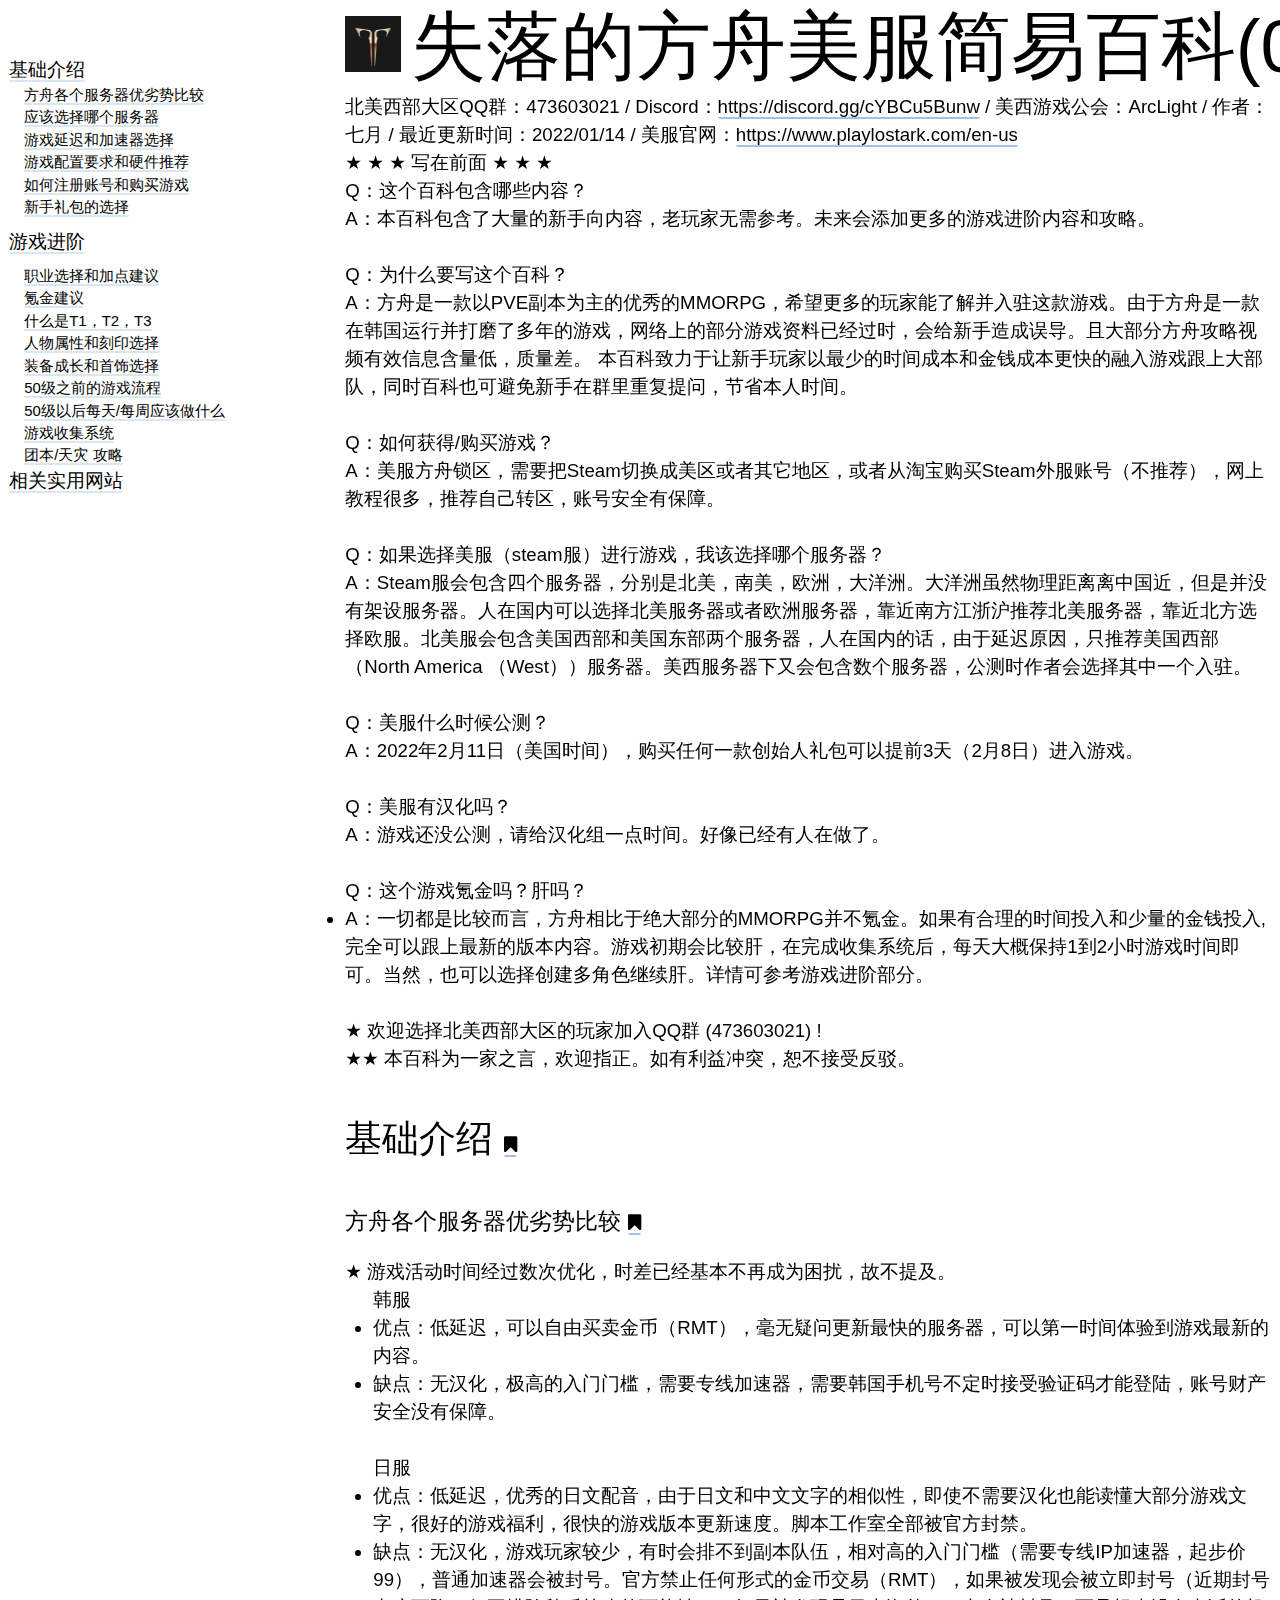
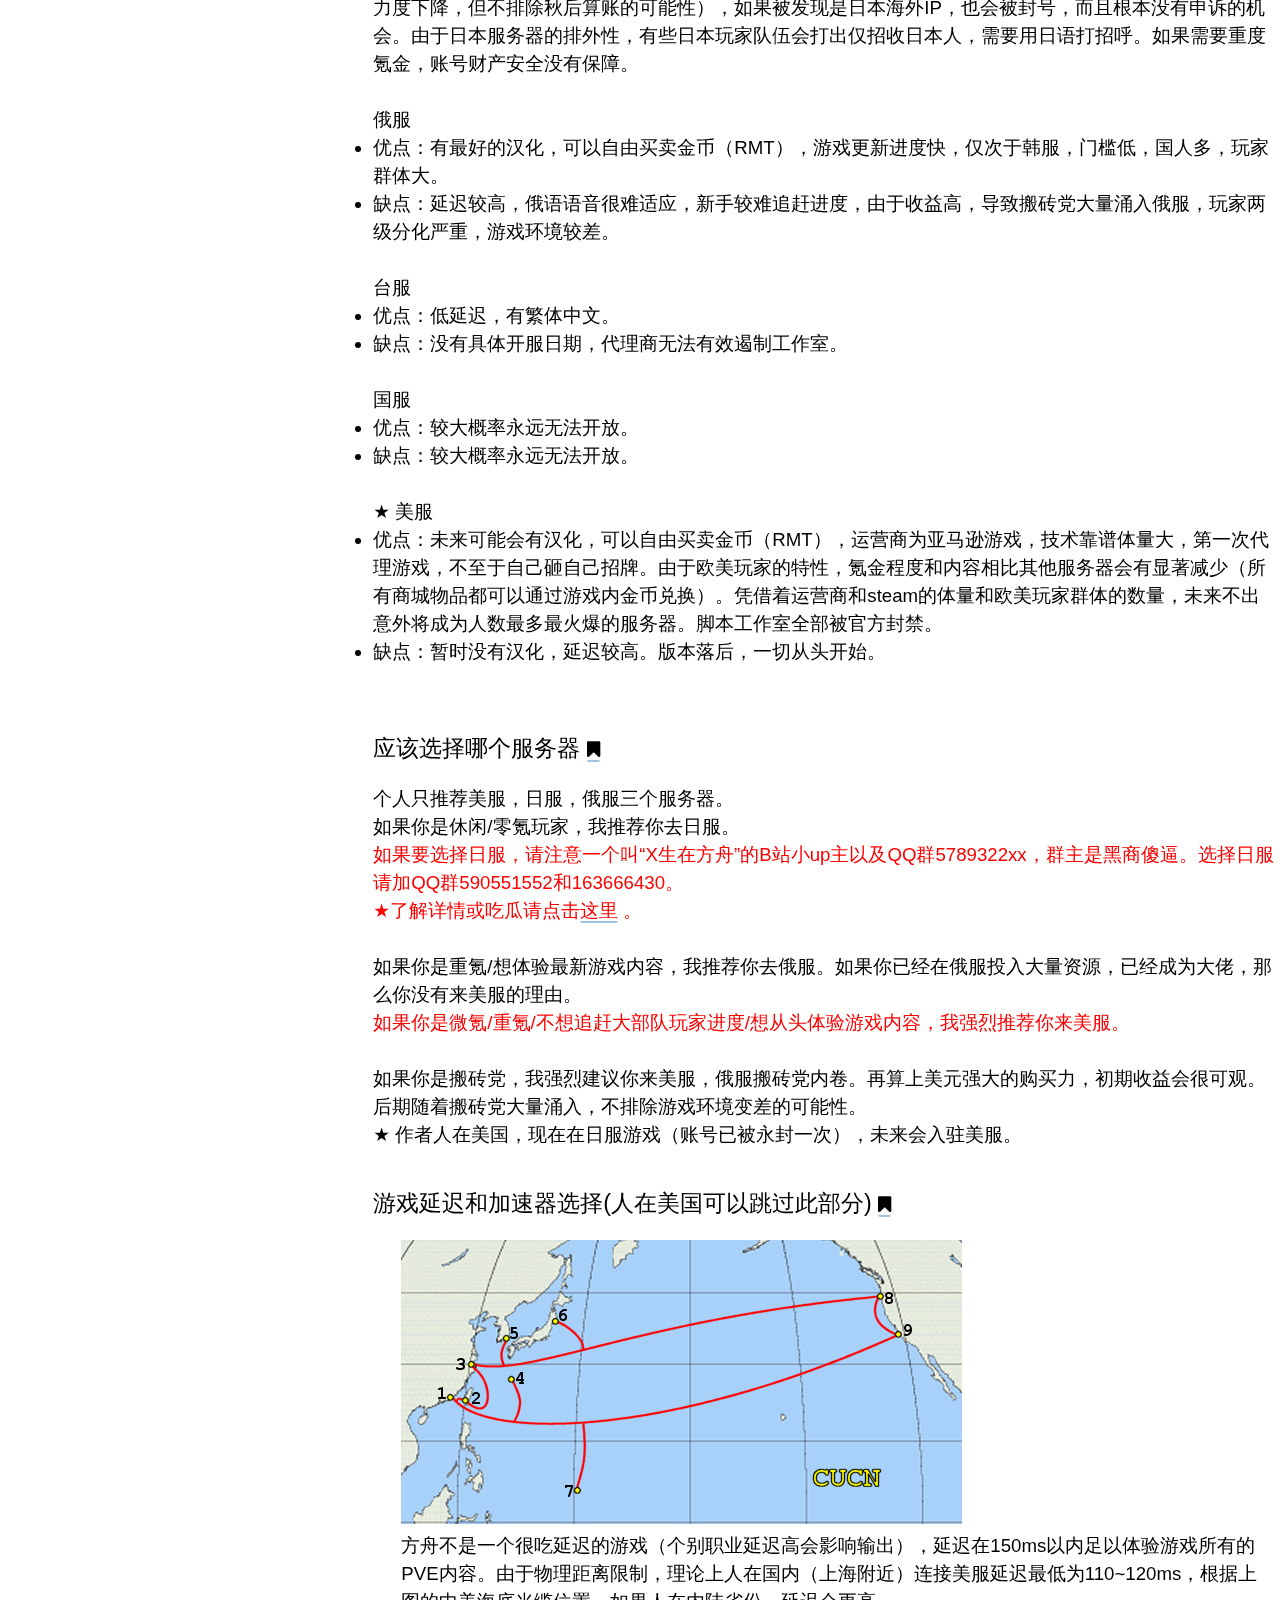
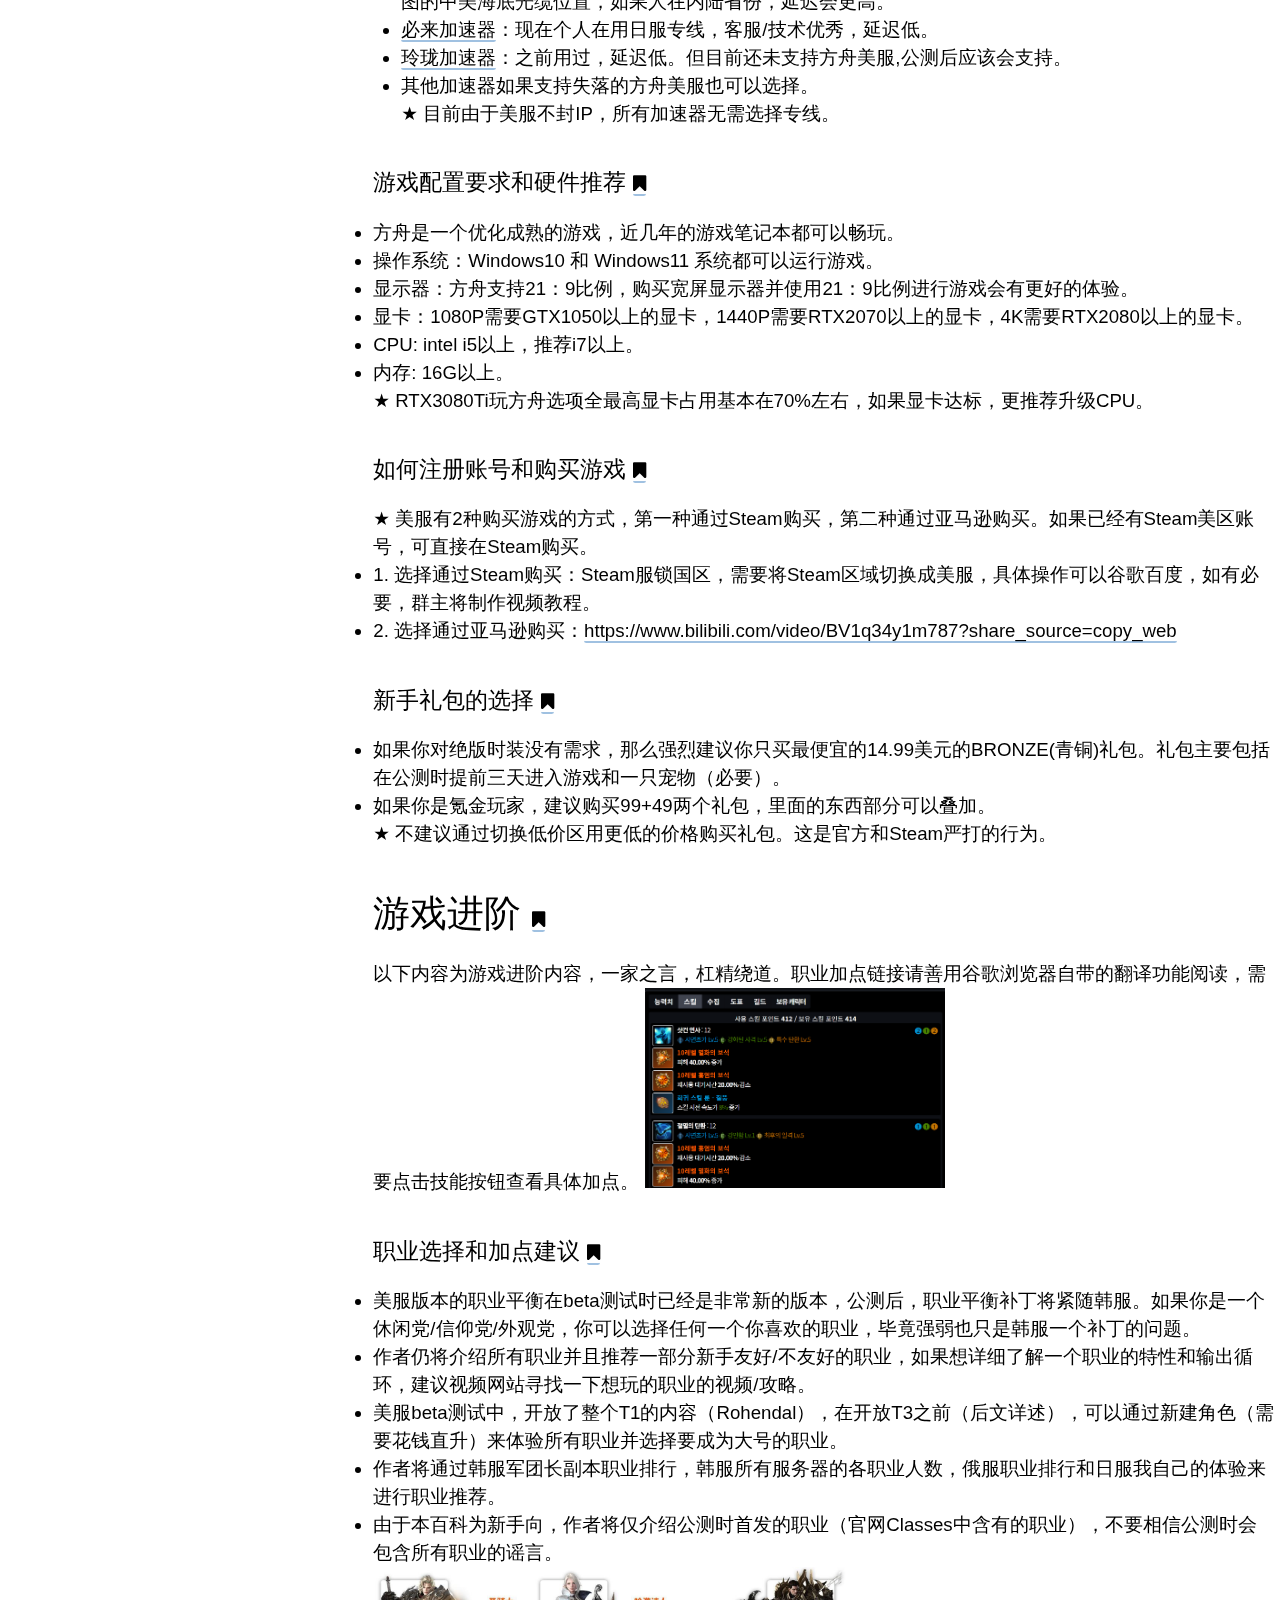
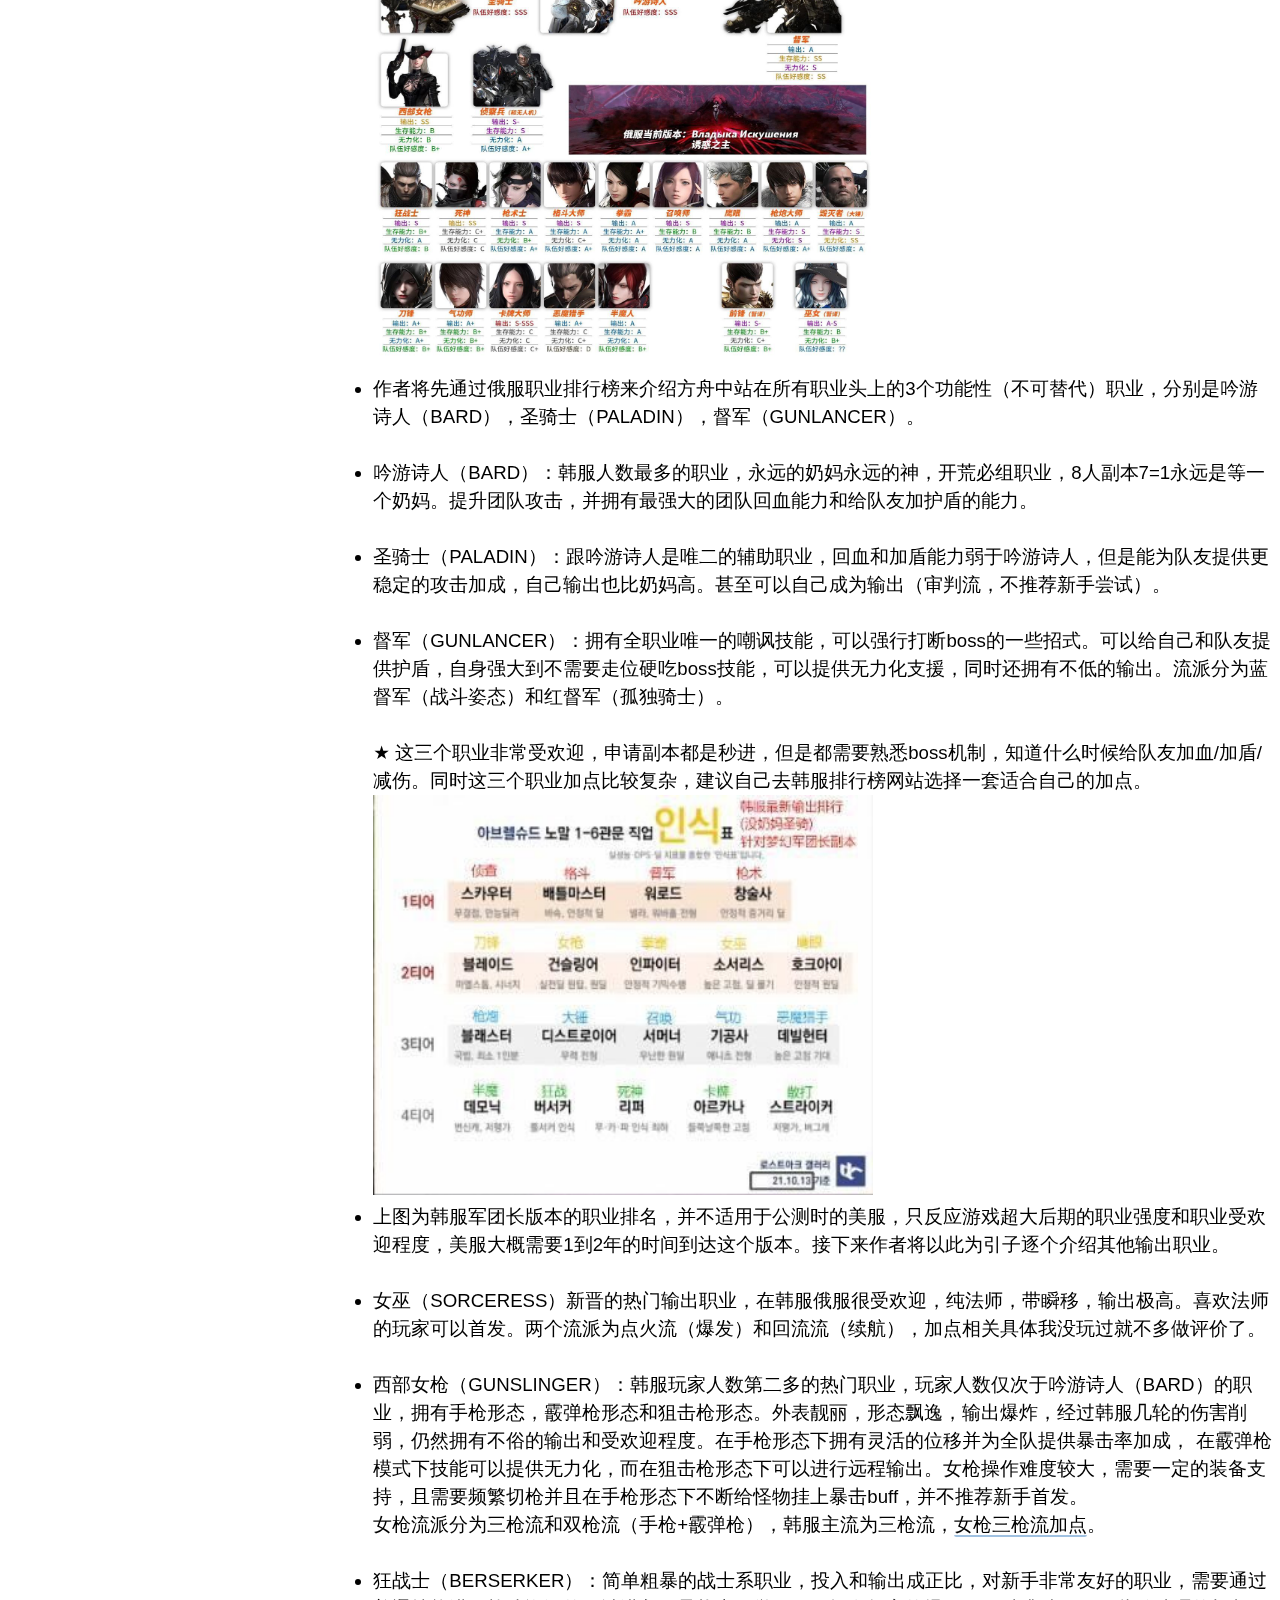
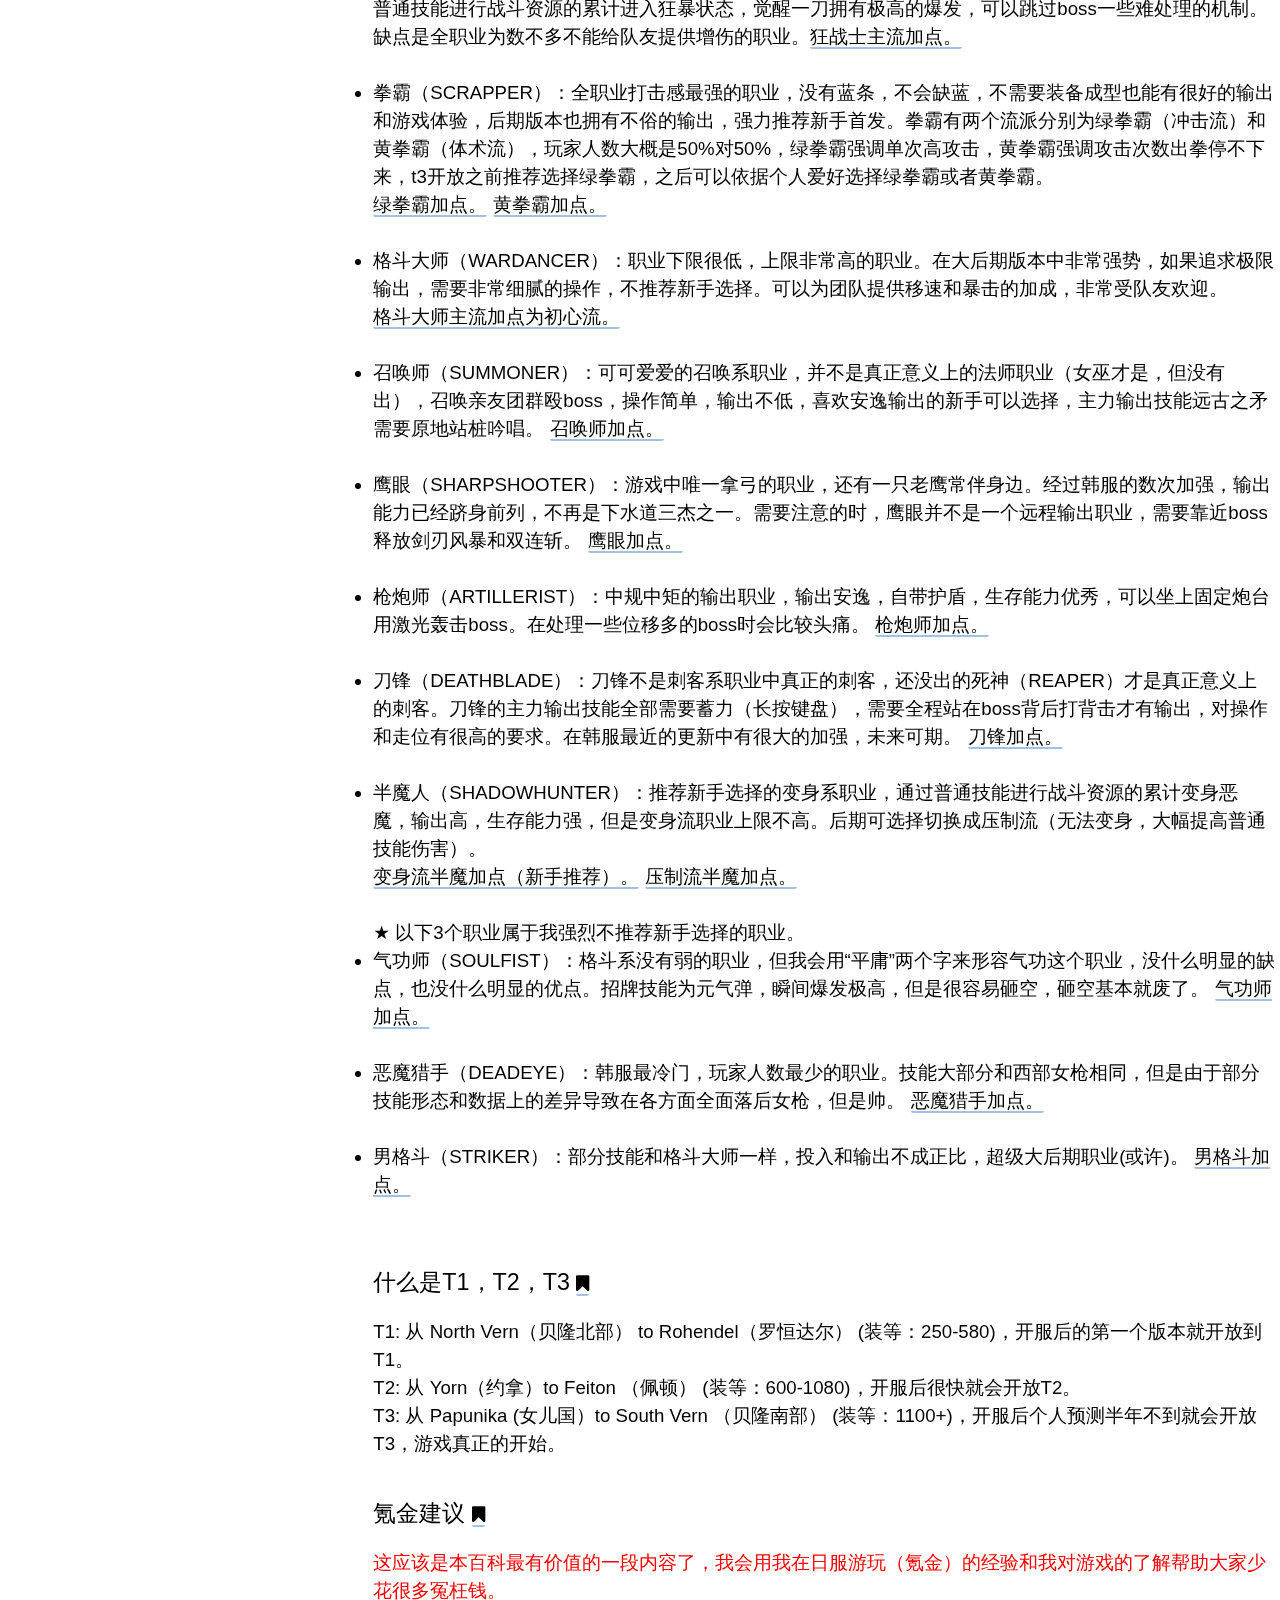
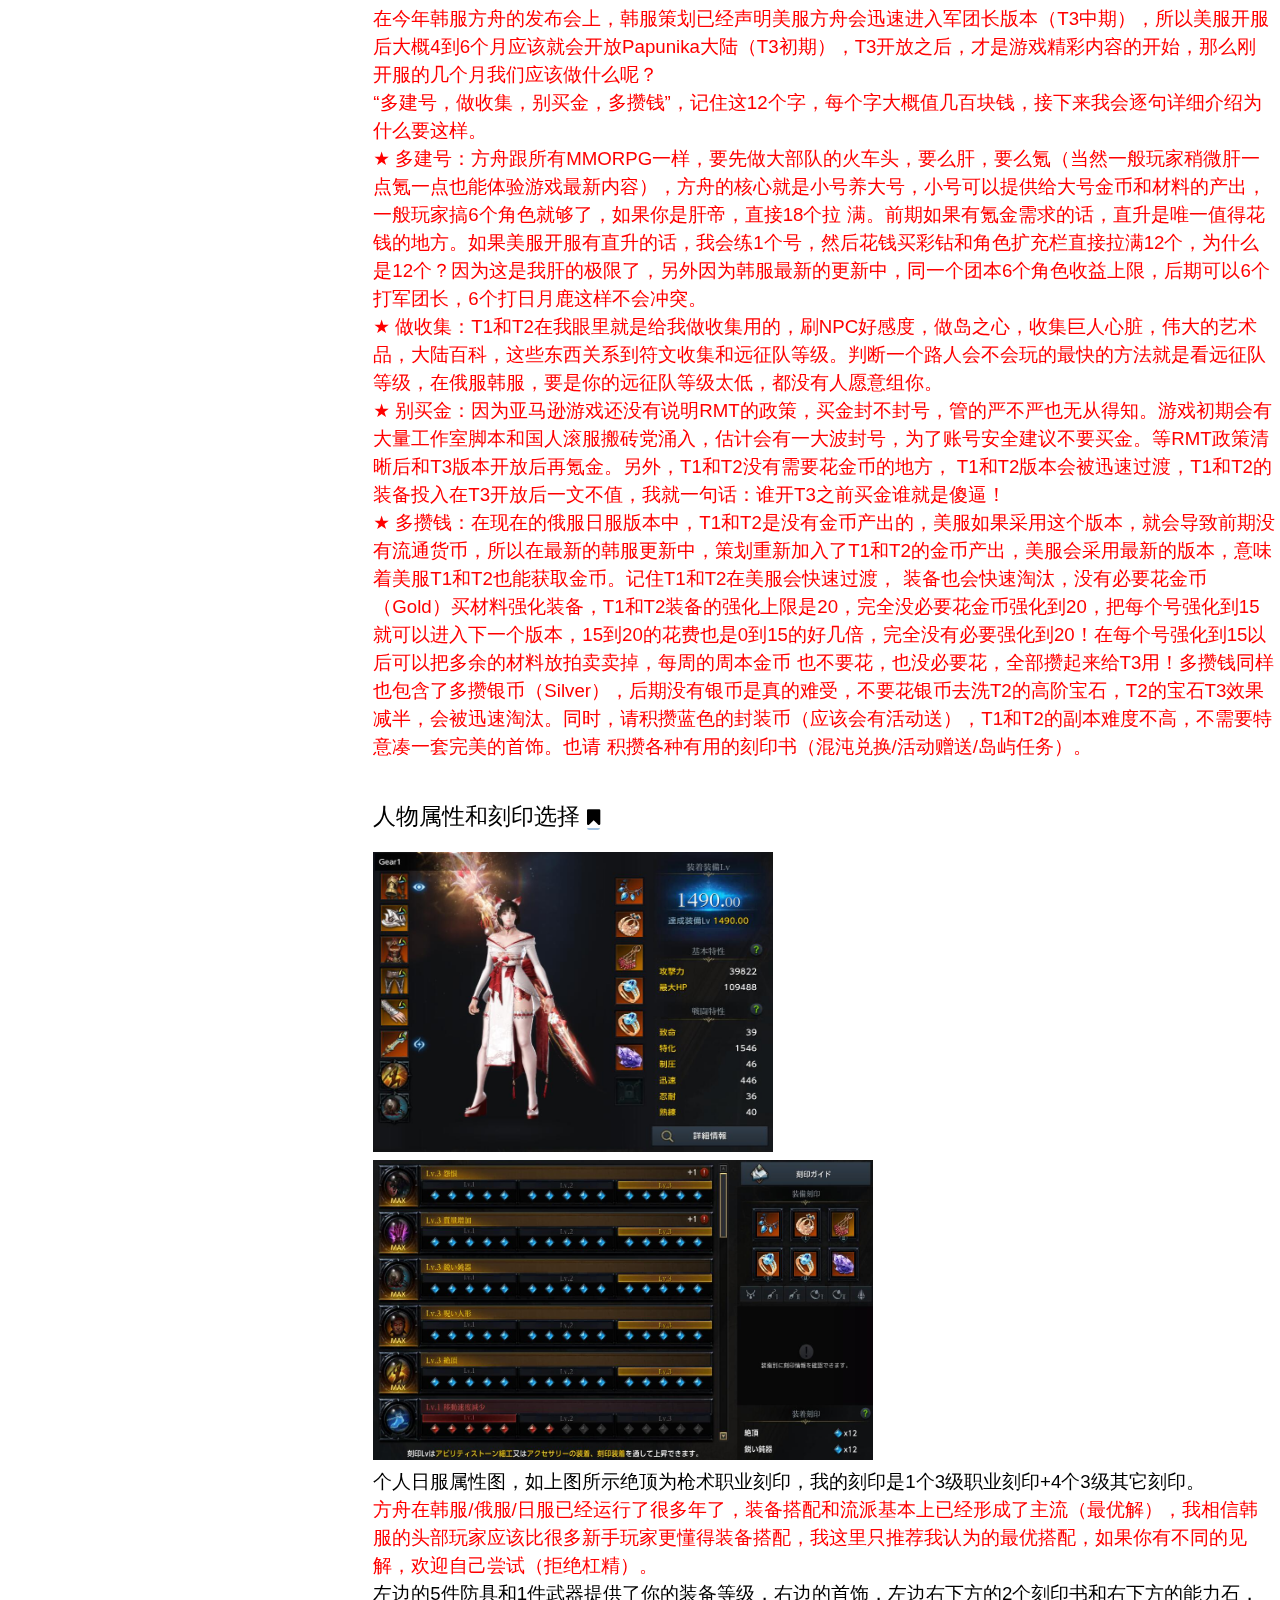
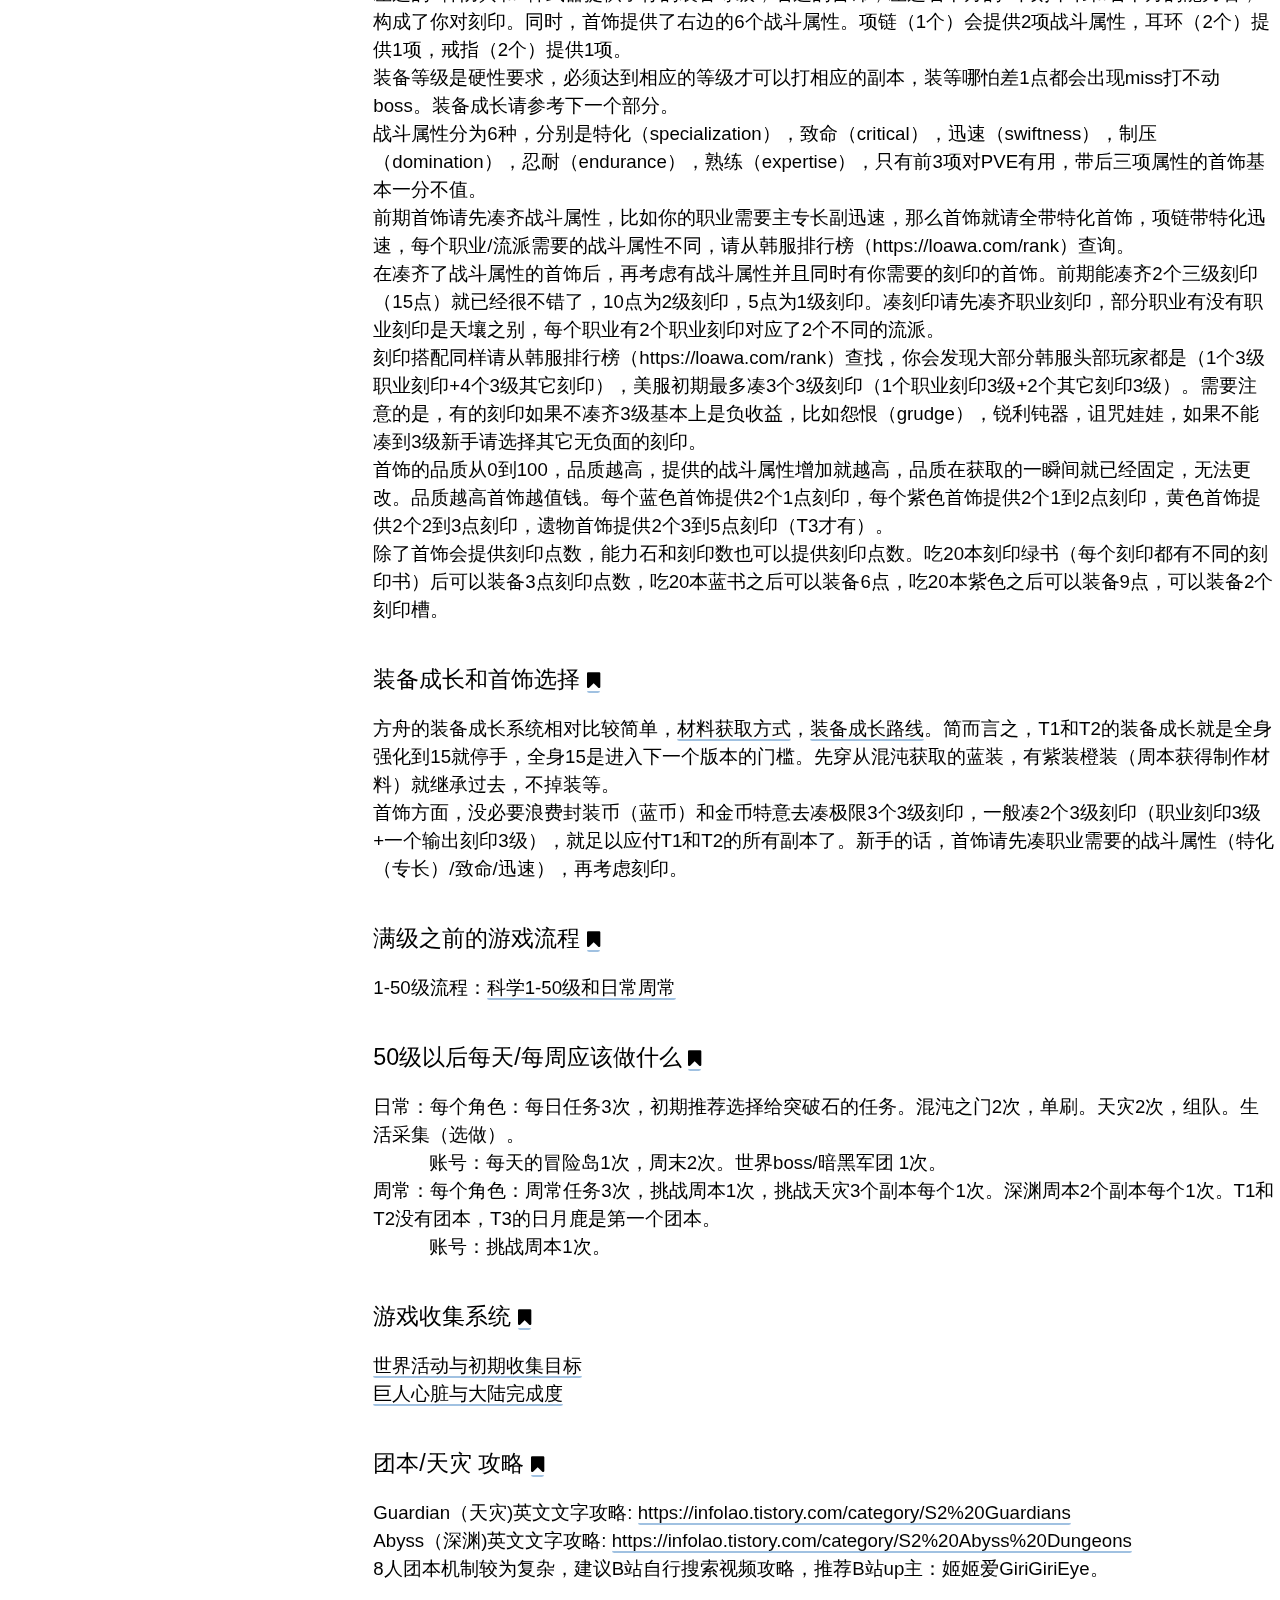
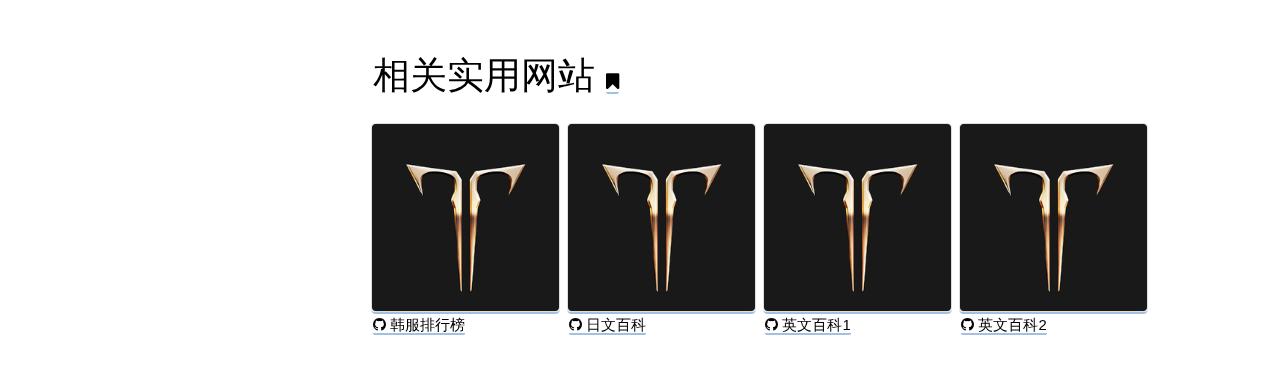
==== commit 040e84ca: "update" ====
--- a/docs/index.html
+++ b/docs/index.html
@@ -29,7 +29,7 @@
 			<h1 id="top" class="title"><span class="title-logo"></span>失落的方舟美服简易百科(0.0.5)</h1>
 
 			<div class="subtitle">
-				北美西部大区QQ群：473603021 / Discord：<a href="https://discord.gg/QWxEuA95dG">https://discord.gg/cYBCu5Bunw</a> / 游戏公会：ArcLight / 作者：七月 / 最近更新时间：2022/01/14 / 美服官网：<a href="https://www.playlostark.com/en-us">https://www.playlostark.com/en-us</a>
+				北美西部大区QQ群：473603021 / Discord：<a href="https://discord.gg/cYBCu5Bunw">https://discord.gg/cYBCu5Bunw</a> / 美西游戏公会：ArcLight / 作者：七月 / 最近更新时间：2022/01/14 / 美服官网：<a href="https://www.playlostark.com/en-us">https://www.playlostark.com/en-us</a>
 			</div>
 
 			&#9733;	&#9733;	&#9733;	写在前面	&#9733;	&#9733;	&#9733;
@@ -44,7 +44,7 @@
 			<li>A：美服方舟锁区，需要把Steam切换成美区或者其它地区，或者从淘宝购买Steam外服账号（不推荐），网上教程很多，推荐自己转区，账号安全有保障。</li>
 			<br>
 			<li>Q：如果选择美服（steam服）进行游戏，我该选择哪个服务器？</li>
-			<li>A：Steam服会包含四个服务器，分别是北美，南美，欧洲，大洋洲。大洋洲虽然物理距离离中国近，但是并没有架设服务器。人在国内可以选择北美服务器或者欧洲服务器，靠近江浙沪推荐北美服务器。北美服会包含美国西部和美国东部两个服务器，人在国内的话，由于延迟原因，只推荐美国西部（North America （West））服务器。美西服务器下又会包含数个服务器，公测时作者会选择其中一个入驻。</li>
+			<li>A：Steam服会包含四个服务器，分别是北美，南美，欧洲，大洋洲。大洋洲虽然物理距离离中国近，但是并没有架设服务器。人在国内可以选择北美服务器或者欧洲服务器，靠近南方江浙沪推荐北美服务器，靠近北方选择欧服。北美服会包含美国西部和美国东部两个服务器，人在国内的话，由于延迟原因，只推荐美国西部（North America （West））服务器。美西服务器下又会包含数个服务器，公测时作者会选择其中一个入驻。</li>
 			<br>
 			<li>Q：美服什么时候公测？</li>
 			<li>A：2022年2月11日（美国时间），购买任何一款创始人礼包可以提前3天（2月8日）进入游戏。</li>
@@ -129,7 +129,8 @@
 
 <h2 id="introduction/funding">新手礼包的选择 <a href="#introduction/funding"><span class="fa fa-bookmark"></span></a></h2>
 <li>如果你对绝版时装没有需求，那么强烈建议你只买最便宜的14.99美元的BRONZE(青铜)礼包。礼包主要包括在公测时提前三天进入游戏和一只宠物（必要）。 </li>
-&#9733; 不建议通过切换低价区用更低的价格购买礼包。这是官方和steam严打的行为。
+<li>如果你是氪金玩家，建议购买99+49两个礼包，里面的东西部分可以叠加。 </li>
+&#9733; 不建议通过切换低价区用更低的价格购买礼包。这是官方和Steam严打的行为。
 
 
 
@@ -206,7 +207,21 @@
 					也不要花，也没必要花，全部攒起来给T3用！多攒钱同样也包含了多攒银币（Silver），后期没有银币是真的难受，不要花银币去洗T2的高阶宝石，T2的宝石T3效果减半，会被迅速淘汰。同时，请积攒蓝色的封装币（应该会有活动送），T1和T2的副本难度不高，不需要特意凑一套完美的首饰。也请
 					积攒各种有用的刻印书（混沌兑换/活动赠送/岛屿任务）。</p>
 					<h2 id="introduction/char"> 人物属性和刻印选择 <a href="#introduction/char"><span class="fa fa-bookmark"></span></a></h2>
+					<img src="img/shuxing.jpg" style="width:400px;height:300px;">
+					<img src="img/keyin.jpg" style="width:500px;height:300px;"><br>
+					<p>个人日服属性图，如上图所示绝顶为枪术职业刻印，我的刻印是1个3级职业刻印+4个3级其它刻印。</p>
+					<p style="color:red">方舟在韩服/俄服/日服已经运行了很多年了，装备搭配和流派基本上已经形成了主流（最优解），我相信韩服的头部玩家应该比很多新手玩家更懂得装备搭配，我这里只推荐我认为的最优搭配，如果你有不同的见解，欢迎自己尝试（拒绝杠精）。</p>
+					<p>左边的5件防具和1件武器提供了你的装备等级，右边的首饰，左边右下方的2个刻印书和右下方的能力石，构成了你对刻印。同时，首饰提供了右边的6个战斗属性。项链（1个）会提供2项战斗属性，耳环（2个）提供1项，戒指（2个）提供1项。</p>
+					<p>装备等级是硬性要求，必须达到相应的等级才可以打相应的副本，装等哪怕差1点都会出现miss打不动boss。装备成长请参考下一个部分。</p>
+					<p>战斗属性分为6种，分别是特化（specialization），致命（critical），迅速（swiftness），制压（domination），忍耐（endurance），熟练（expertise），只有前3项对PVE有用，带后三项属性的首饰基本一分不值。</p>
+					<p>前期首饰请先凑齐战斗属性，比如你的职业需要主专长副迅速，那么首饰就请全带特化首饰，项链带特化迅速，每个职业/流派需要的战斗属性不同，请从韩服排行榜（https://loawa.com/rank）查询。</p>
+					<p>在凑齐了战斗属性的首饰后，再考虑有战斗属性并且同时有你需要的刻印的首饰。前期能凑齐2个三级刻印（15点）就已经很不错了，10点为2级刻印，5点为1级刻印。凑刻印请先凑齐职业刻印，部分职业有没有职业刻印是天壤之别，每个职业有2个职业刻印对应了2个不同的流派。</p>
+					<p>刻印搭配同样请从韩服排行榜（https://loawa.com/rank）查找，你会发现大部分韩服头部玩家都是（1个3级职业刻印+4个3级其它刻印），美服初期最多凑3个3级刻印（1个职业刻印3级+2个其它刻印3级）。需要注意的是，有的刻印如果不凑齐3级基本上是负收益，比如怨恨（grudge），锐利钝器，诅咒娃娃，如果不能凑到3级新手请选择其它无负面的刻印。</p>
+					<p>首饰的品质从0到100，品质越高，提供的战斗属性增加就越高，品质在获取的一瞬间就已经固定，无法更改。品质越高首饰越值钱。每个蓝色首饰提供2个1点刻印，每个紫色首饰提供2个1到2点刻印，黄色首饰提供2个2到3点刻印，遗物首饰提供2个3到5点刻印（T3才有）。</p>
+					<p>除了首饰会提供刻印点数，能力石和刻印数也可以提供刻印点数。吃20本刻印绿书（每个刻印都有不同的刻印书）后可以装备3点刻印点数，吃20本蓝书之后可以装备6点，吃20本紫色之后可以装备9点，可以装备2个刻印槽。</p>
 					<h2 id="introduction/gear"> 装备成长和首饰选择 <a href="#introduction/gear"><span class="fa fa-bookmark"></span></a></h2>
+					<p> 方舟的装备成长系统相对比较简单，<a href="https://papunika.com/material-resources/">材料获取方式</a>，<a href="https://papunika.com/growth-guide/">装备成长路线</a>。简而言之，T1和T2的装备成长就是全身强化到15就停手，全身15是进入下一个版本的门槛。先穿从混沌获取的蓝装，有紫装橙装（周本获得制作材料）就继承过去，不掉装等。</p>
+					<p> 首饰方面，没必要浪费封装币（蓝币）和金币特意去凑极限3个3级刻印，一般凑2个3级刻印（职业刻印3级+一个输出刻印3级），就足以应付T1和T2的所有副本了。新手的话，首饰请先凑职业需要的战斗属性（特化（专长）/致命/迅速），再考虑刻印。</p>
 					<h2 id="introduction/level"> 满级之前的游戏流程 <a href="#introduction/level"><span class="fa fa-bookmark"></span></a></h2>
 					<p> 1-50级流程：<a href="https://www.bilibili.com/read/cv14772184">科学1-50级和日常周常</a> </p>
 					<h2 id="introduction/end"> 50级以后每天/每周应该做什么 <a href="#introduction/end"><span class="fa fa-bookmark"></span></a></h2>
